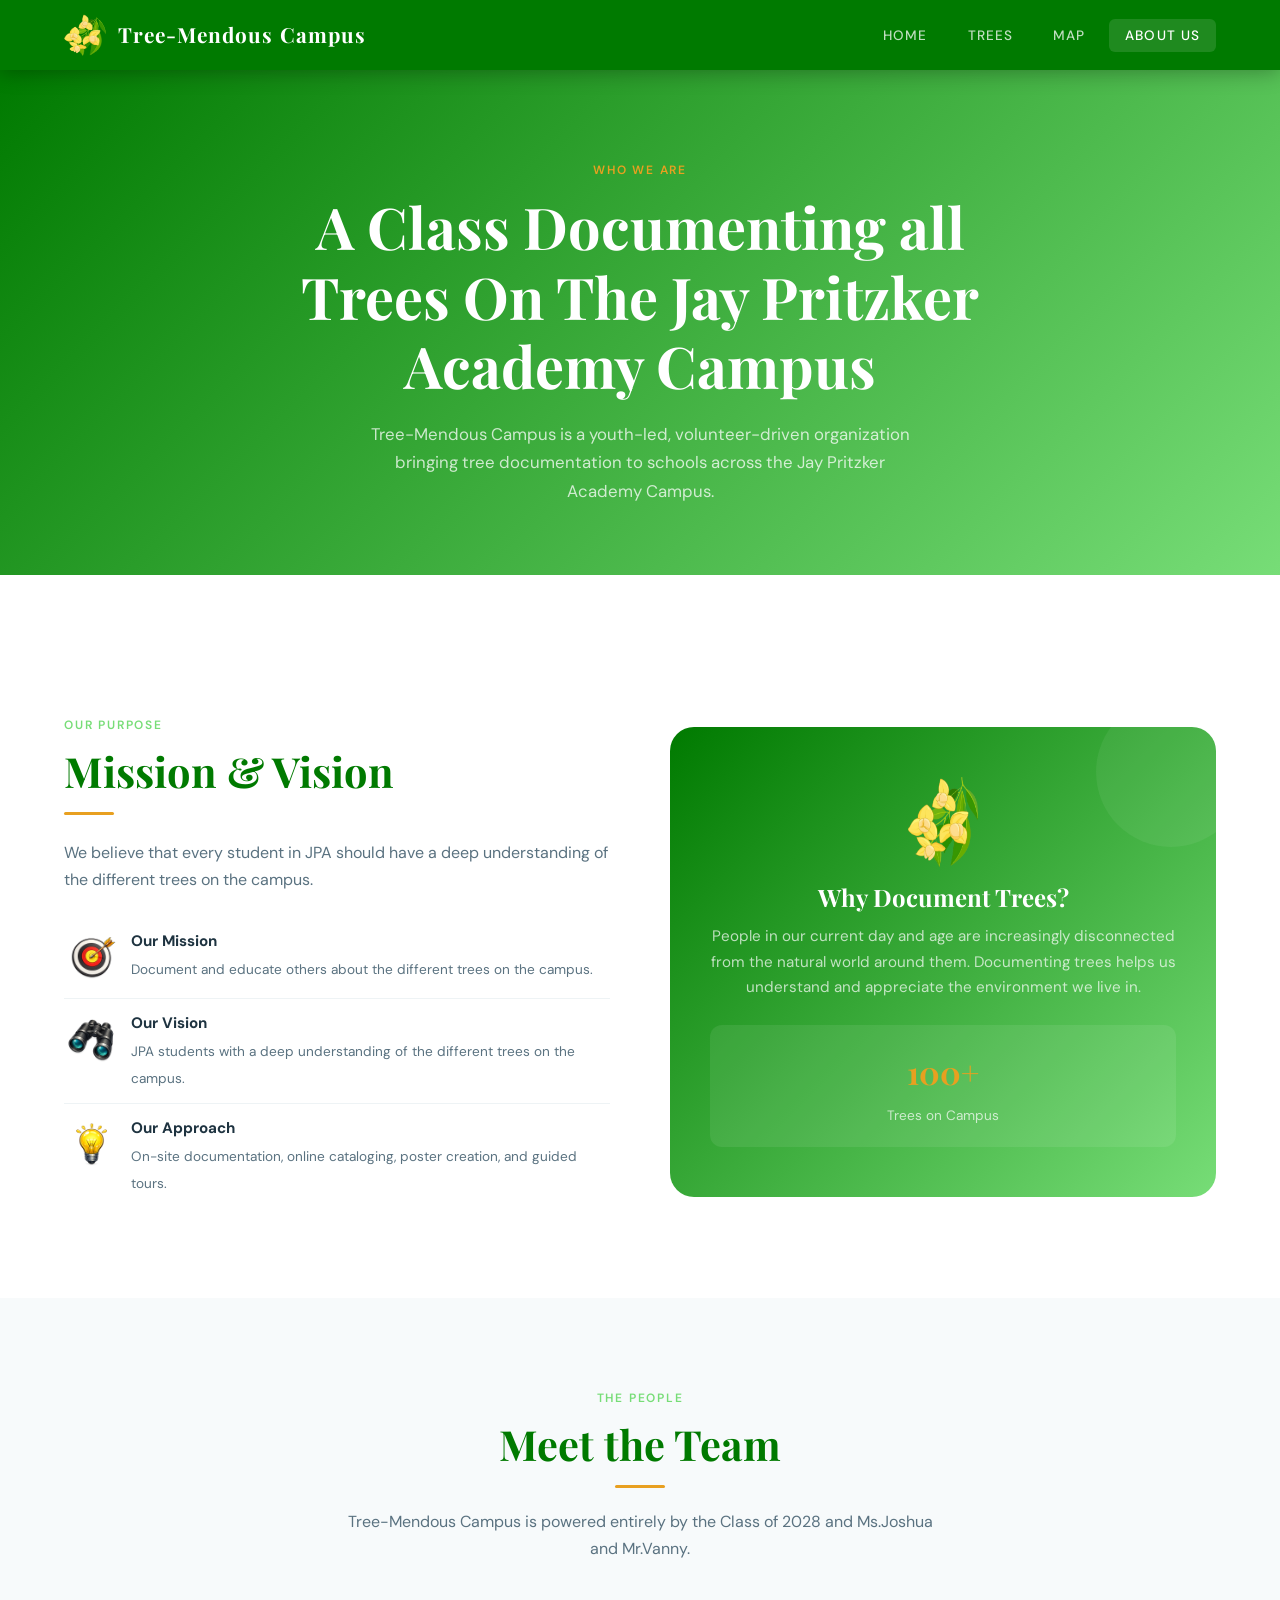
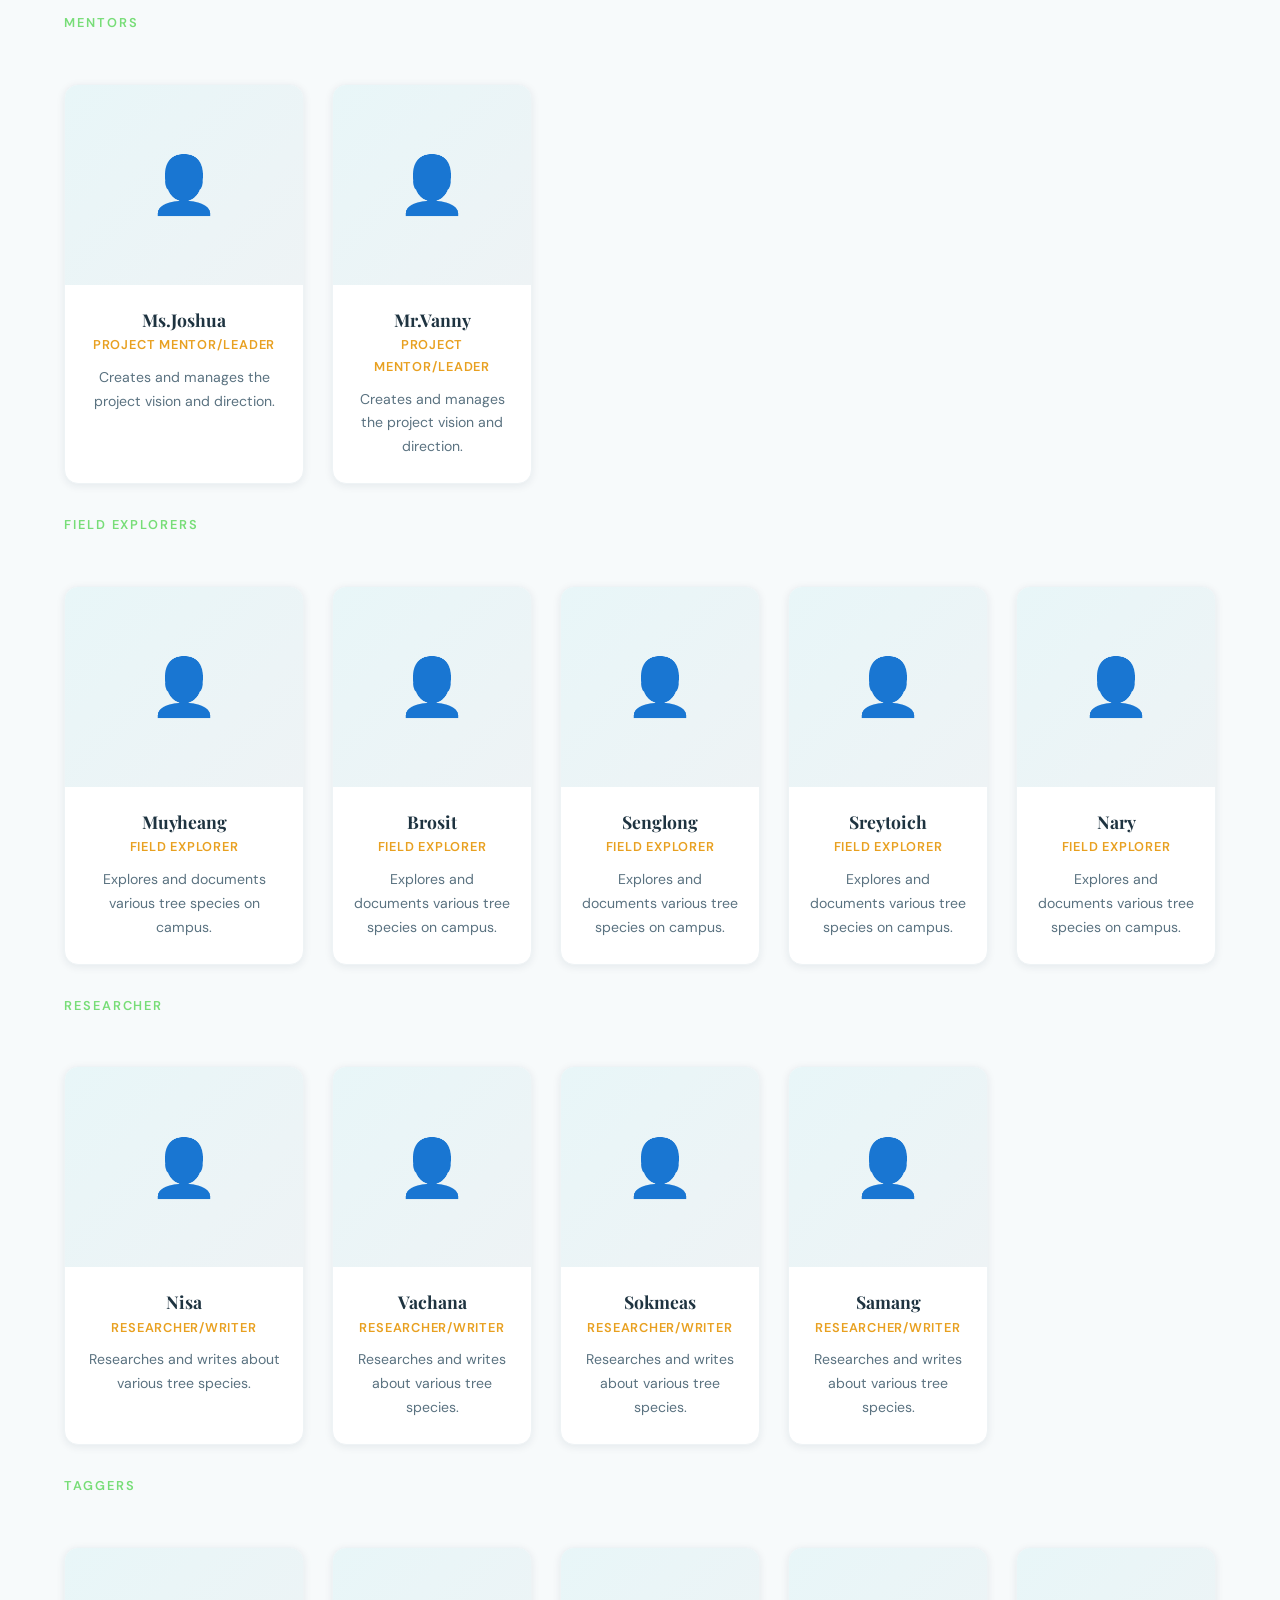
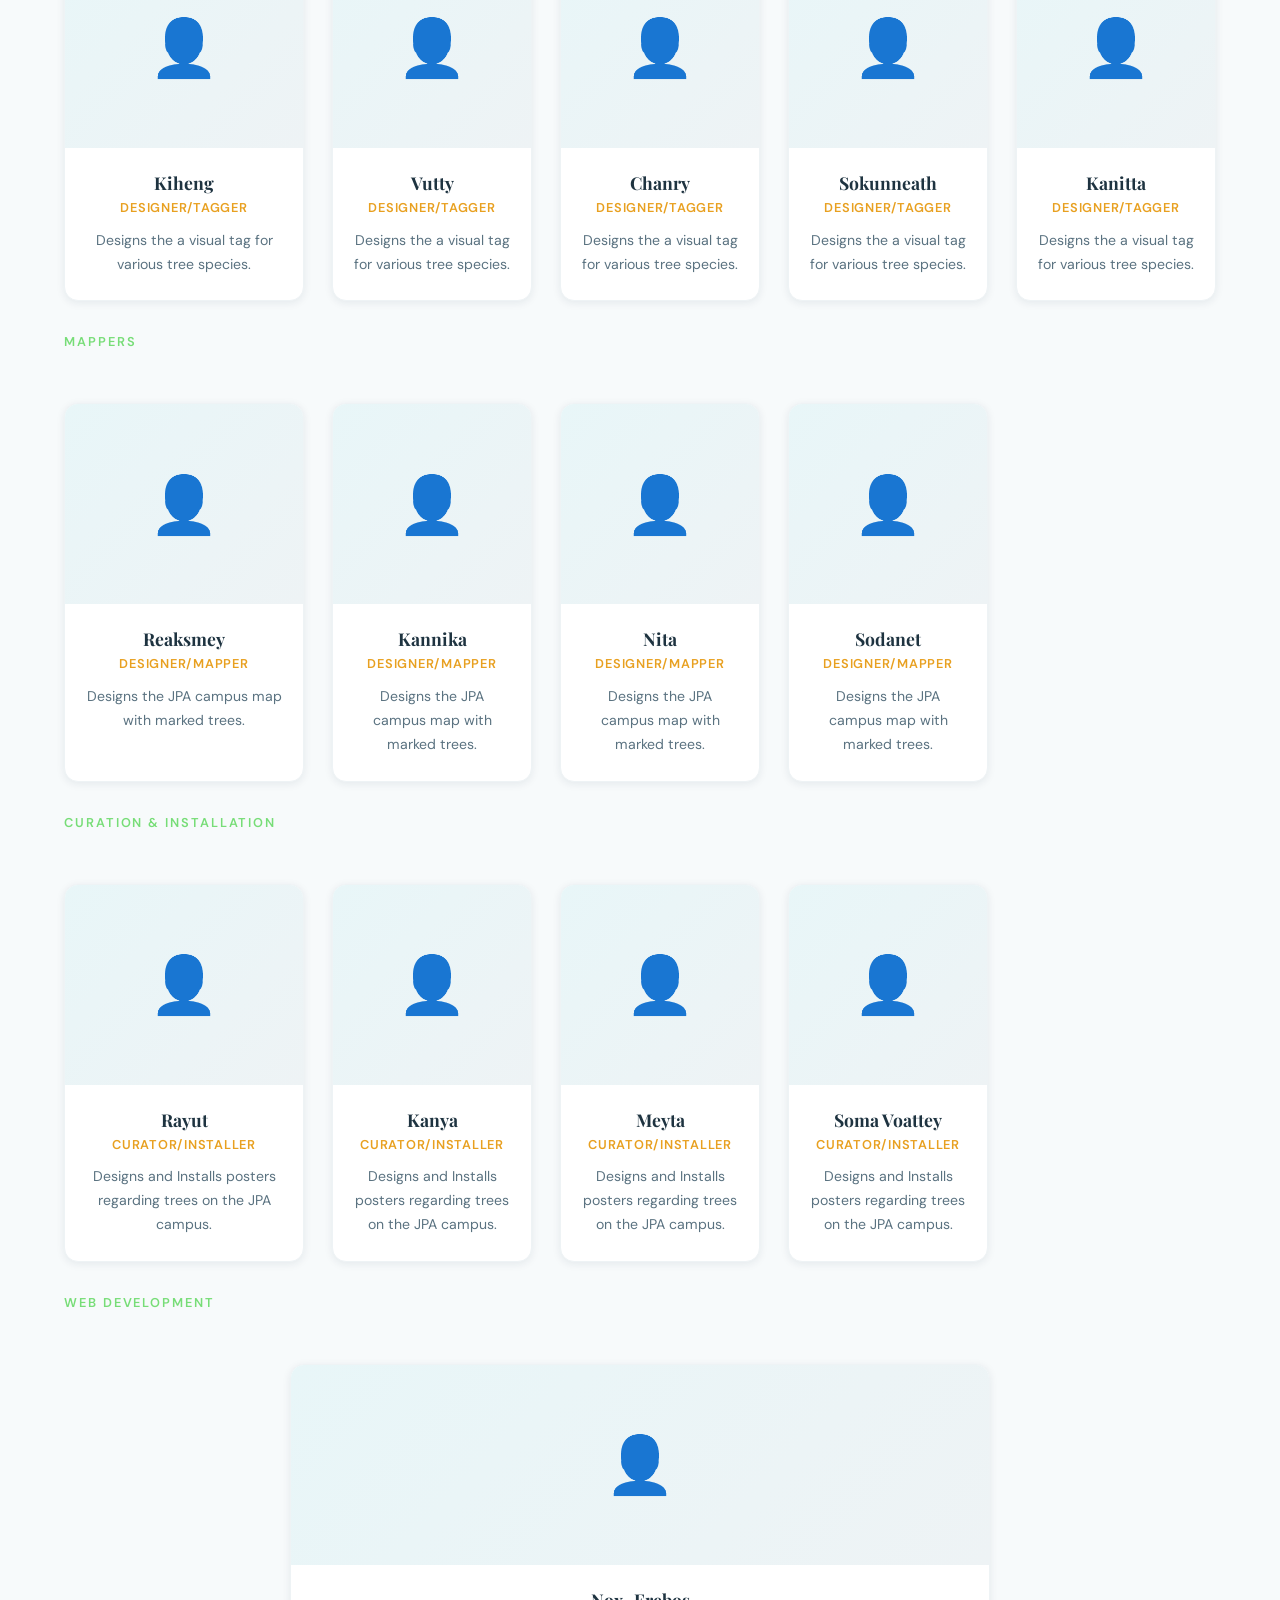
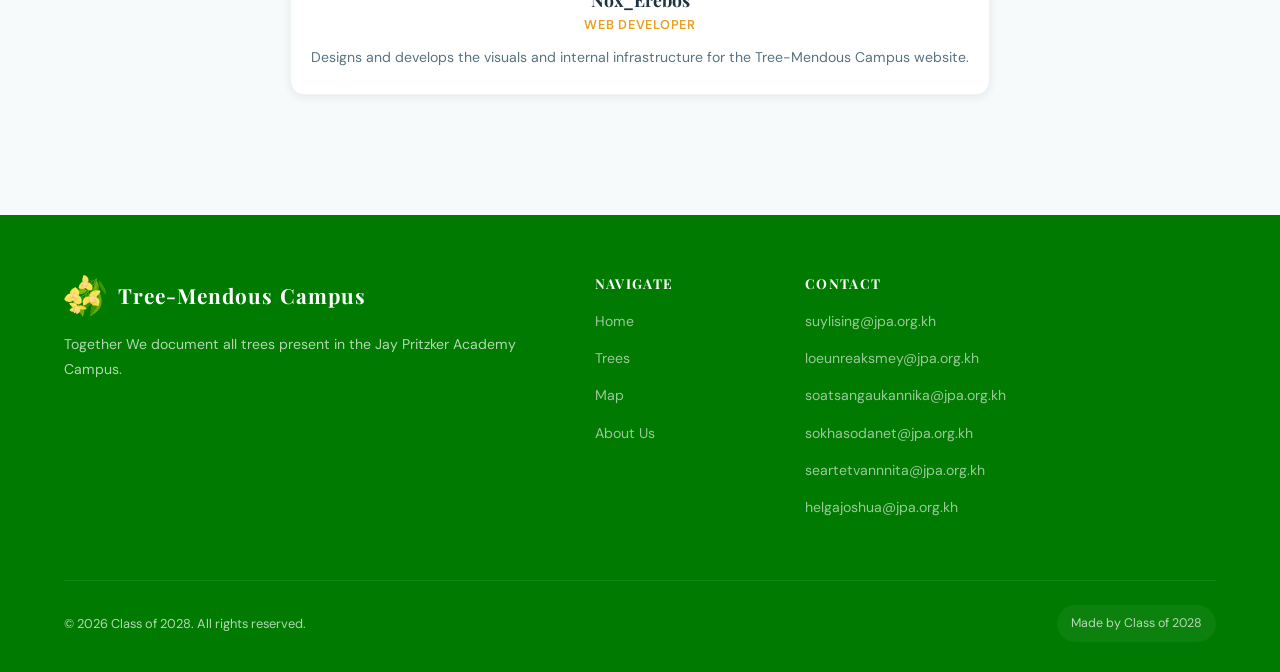
==== about.html @ 610adf63 "Update-Major" ====
<!DOCTYPE html>
<html lang="en">
<head>
  <meta charset="UTF-8">
  <meta name="viewport" content="width=device-width, initial-scale=1.0">
  <title>Tree-Mendous Campus - About Us</title>
  <link rel="icon" type="image/jpg" href="image/logo.png">
  <link rel="stylesheet" href="css/style.css">
</head>
<body>

  <div class="page-content">

    <!-- ─── PAGE HEADER ─── -->
    <section style="background: linear-gradient(135deg, var(--dark-green) 0%, var(--pastel-green) 100%); padding: 90px 5% 70px; color: white; text-align: center;">
      <div class="fade-up">
        <div class="section-label" style="color: var(--gold);">Who We Are</div>
        <h1 style="color: var(--white); max-width: 700px; margin: 12px auto 20px;">A Class Documenting all Trees On The Jay Pritzker Academy Campus</h1>
        <p style="color: rgba(255,255,255,0.75); max-width: 560px; margin: 0 auto; font-size: 1.05rem;">Tree-Mendous Campus is a youth-led, volunteer-driven organization bringing tree documentation to schools across the Jay Pritzker Academy Campus.</p>
      </div>
    </section>

    <!-- ─── MISSION & VISION ─── -->
    <section class="section section-alt">
      <div class="mission-grid">
        <div class="fade-up">
          <div class="section-label">Our Purpose</div>
          <h2 class="section-title">Mission & Vision</h2>
          <div class="section-divider"></div>
          <p style="margin-bottom: 20px;">We believe that every student in JPA should have a deep understanding of the different trees on the campus.</p>
          <ul class="values-list">
            <li>
              <div class="value-icon"><img src="image/mission-tree.png" class="img-medium"></div>
              <div class="value-text">
                <strong>Our Mission</strong>
                <span>Document and educate others about the different trees on the campus.</span>
              </div>
            </li>
            <li>
              <div class="value-icon"><img src="image/vision-tree.png" class="img-medium"></div>
              <div class="value-text">
                <strong>Our Vision</strong>
                <span>JPA students with a deep understanding of the different trees on the campus.</span>
              </div>
            </li>
            <li>
              <div class="value-icon"><img src="image/approach-tree.png" class="img-medium"></div>
              <div class="value-text">
                <strong>Our Approach</strong>
                <span>On-site documentation, online cataloging, poster creation, and guided tours.</span>
              </div>
            </li>
          </ul>
        </div>
        <div class="fade-up">
          <div class="mission-visual">
            <div class="mission-icon"><img src="image/logo.png" style="width: 150px; height: 90px;"></div>
            <h3>Why Document Trees?</h3>
            <p>People in our current day and age are increasingly disconnected from the natural world around them. Documenting trees helps us understand and appreciate the environment we live in.</p>
            <div style="margin-top: 24px; background: rgba(255,255,255,0.08); border-radius: 12px; padding: 20px;">
              <div style="font-family: var(--font-display); font-size: 2rem; color: var(--gold); font-weight: 700;">100+</div>
              <div style="color: rgba(255,255,255,0.7); font-size: 0.85rem; margin-top: 4px;">Trees on Campus</div>
            </div>
          </div>
        </div>
      </div>
    </section>

    <!-- ─── TEAM ─── -->
    <section class="section section-alt team-section">
      <div class="fade-up" style="text-align: center; max-width: 600px; margin: 0 auto 50px;">
        <div class="section-label">The People</div>
        <h2 class="section-title">Meet the Team</h2>
        <div class="section-divider" style="margin: 0 auto 20px;"></div>
        <p>Tree-Mendous Campus is powered entirely by the Class of 2028 and Ms.Joshua and Mr.Vanny.</p>
      </div>

      <!-- ABOUT US -->
      <div class="aboutus-feed">
        <div class="section-label" style="font-size: 0.8rem; margin-bottom: 20px;">Mentors</div>
        <div class="team-grid">
          <div class="team-card fade-up">
            <div class="team-photo">👤</div>
            <div class="team-info">
              <h3>Ms.Joshua</h3>
              <div class="team-role">Project Mentor/Leader</div>
              <p>Creates and manages the project vision and direction.</p>
            </div>
          </div>
          <div class="team-card fade-up">
            <div class="team-photo">👤</div>
            <div class="team-info">
              <h3>Mr.Vanny</h3>
              <div class="team-role">Project Mentor/Leader</div>
              <p>Creates and manages the project vision and direction.</p>
            </div>
          </div>
        </div>
      </div>

      <div class="aboutus-feed">
        <div class="section-label" style="font-size: 0.8rem; margin-bottom: 20px;">Field Explorers</div>
        <div class="team-grid">
          <div class="team-card fade-up">
            <div class="team-photo">👤</div>
            <div class="team-info">
              <h3>Muyheang</h3>
              <div class="team-role">Field Explorer</div>
              <p>Explores and documents various tree species on campus.</p>
            </div>
          </div>
          <div class="team-card fade-up">
            <div class="team-photo">👤</div>
            <div class="team-info">
              <h3>Brosit</h3>
              <div class="team-role">Field Explorer</div>
              <p>Explores and documents various tree species on campus.</p>
            </div>
          </div>
          <div class="team-card fade-up">
            <div class="team-photo">👤</div>
            <div class="team-info">
              <h3>Senglong</h3>
              <div class="team-role">Field Explorer</div>
              <p>Explores and documents various tree species on campus.</p>
            </div>
          </div>
          <div class="team-card fade-up">
            <div class="team-photo">👤</div>
            <div class="team-info">
              <h3>Sreytoich</h3>
              <div class="team-role">Field Explorer</div>
              <p>Explores and documents various tree species on campus.</p>
            </div>
          </div>
          <div class="team-card fade-up">
            <div class="team-photo">👤</div>
            <div class="team-info">
              <h3>Nary</h3>
              <div class="team-role">Field Explorer</div>
              <p>Explores and documents various tree species on campus.</p>
            </div>
          </div>
        </div>
      </div>

      <div class="aboutus-feed">
        <div class="section-label" style="font-size: 0.8rem; margin-bottom: 20px;">Researcher</div>
        <div class="team-grid">
          <div class="team-card fade-up">
            <div class="team-photo">👤</div>
            <div class="team-info">
              <h3>Nisa</h3>
              <div class="team-role">Researcher/Writer</div>
              <p>Researches and writes about various tree species.</p>
            </div>
          </div>
          <div class="team-card fade-up">
            <div class="team-photo">👤</div>
            <div class="team-info">
              <h3>Vachana</h3>
              <div class="team-role">Researcher/Writer</div>
              <p>Researches and writes about various tree species.</p>
            </div>
          </div>
          <div class="team-card fade-up">
            <div class="team-photo">👤</div>
            <div class="team-info">
              <h3>Sokmeas</h3>
              <div class="team-role">Researcher/Writer</div>
              <p>Researches and writes about various tree species.</p>
            </div>
          </div>
          <div class="team-card fade-up">
            <div class="team-photo">👤</div>
            <div class="team-info">
              <h3>Samang</h3>
              <div class="team-role">Researcher/Writer</div>
              <p>Researches and writes about various tree species.</p>
            </div>
          </div>
        </div>
      </div>

      <div class="aboutus-feed">
        <div class="section-label" style="font-size: 0.8rem; margin-bottom: 20px;">Taggers</div>
        <div class="team-grid">
          <div class="team-card fade-up">
            <div class="team-photo">👤</div>
            <div class="team-info">
              <h3>Kiheng</h3>
              <div class="team-role">Designer/Tagger</div>
              <p>Designs the a visual tag for various tree species.</p>
            </div>
          </div>
          <div class="team-card fade-up">
            <div class="team-photo">👤</div>
            <div class="team-info">
              <h3>Vutty</h3>
              <div class="team-role">Designer/Tagger</div>
              <p>Designs the a visual tag for various tree species.</p>
            </div>
          </div>
          <div class="team-card fade-up">
            <div class="team-photo">👤</div>
            <div class="team-info">
              <h3>Chanry</h3>
              <div class="team-role">Designer/Tagger</div>
              <p>Designs the a visual tag for various tree species.</p>
            </div>
          </div>
          <div class="team-card fade-up">
            <div class="team-photo">👤</div>
            <div class="team-info">
              <h3>Sokunneath</h3>
              <div class="team-role">Designer/Tagger</div>
              <p>Designs the a visual tag for various tree species.</p>
            </div>
          </div>
          <div class="team-card fade-up">
            <div class="team-photo">👤</div>
            <div class="team-info">
              <h3>Kanitta</h3>
              <div class="team-role">Designer/Tagger</div>
              <p>Designs the a visual tag for various tree species.</p>
            </div>
          </div>
        </div>
      </div>

      <div class="aboutus-feed">
        <div class="section-label" style="font-size: 0.8rem; margin-bottom: 20px;">Mappers</div>
        <div class="team-grid">
          <div class="team-card fade-up">
            <div class="team-photo">👤</div>
            <div class="team-info">
              <h3>Reaksmey</h3>
              <div class="team-role">Designer/Mapper</div>
              <p>Designs the JPA campus map with marked trees.</p>
            </div>
          </div>
          <div class="team-card fade-up">
            <div class="team-photo">👤</div>
            <div class="team-info">
              <h3>Kannika</h3>
              <div class="team-role">Designer/Mapper</div>
              <p>Designs the JPA campus map with marked trees.</p>
            </div>
          </div>
          <div class="team-card fade-up">
            <div class="team-photo">👤</div>
            <div class="team-info">
              <h3>Nita</h3>
              <div class="team-role">Designer/Mapper</div>
              <p>Designs the JPA campus map with marked trees.</p>
            </div>
          </div>
          <div class="team-card fade-up">
            <div class="team-photo">👤</div>
            <div class="team-info">
              <h3>Sodanet</h3>
              <div class="team-role">Designer/Mapper</div>
              <p>Designs the JPA campus map with marked trees.</p>
            </div>
          </div>
        </div>
      </div>

      <div class="aboutus-feed">
        <div class="section-label" style="font-size: 0.8rem; margin-bottom: 20px;">Curation & Installation</div>
        <div class="team-grid">
          <div class="team-card fade-up">
            <div class="team-photo">👤</div>
            <div class="team-info">
              <h3>Rayut</h3>
              <div class="team-role">Curator/Installer</div>
              <p>Designs and Installs posters regarding trees on the JPA campus.</p>
            </div>
          </div>
          <div class="team-card fade-up">
            <div class="team-photo">👤</div>
            <div class="team-info">
              <h3>Kanya</h3>
              <div class="team-role">Curator/Installer</div>
              <p>Designs and Installs posters regarding trees on the JPA campus.</p>
            </div>
          </div>
          <div class="team-card fade-up">
            <div class="team-photo">👤</div>
            <div class="team-info">
              <h3>Meyta</h3>
              <div class="team-role">Curator/Installer</div>
              <p>Designs and Installs posters regarding trees on the JPA campus.</p>
            </div>
          </div>
          <div class="team-card fade-up">
            <div class="team-photo">👤</div>
            <div class="team-info">
              <h3>Soma Voattey</h3>
              <div class="team-role">Curator/Installer</div>
              <p>Designs and Installs posters regarding trees on the JPA campus.</p>
            </div>
          </div>
        </div>
      </div>

      <div class="aboutus-feed">
        <div class="section-label" style="font-size: 0.8rem; margin-bottom: 20px;">Web Development</div>
        <div style="display: grid; grid-template-columns: 350px repeat(1, 1fr); gap: 28px; margin-top: 50px; display: flex; justify-content: center;">
          <div class="team-card fade-up">
            <div class="team-photo">👤</div>
            <div class="team-info">
              <h3>Nox_Erebos</h3>
              <div class="team-role">Web Developer</div>
              <p>Designs and develops the visuals and internal infrastructure for the Tree-Mendous Campus website.</p>
            </div>
          </div>
        </div>
      </div>
    </section>
  </div>
  <script src="js/main.js"></script>
</body>
</html>
---- css/style.css ----
@import url('https://fonts.googleapis.com/css2?family=Playfair+Display:wght@400;600;700&family=DM+Sans:wght@300;400;500;600&display=swap');

:root {
  --green:        #00b000;
  --pastel-green: #77DD77;
  --dark-green:   #007a00;
  --teal-light: #2EA8BA;
  --teal-pale:  #E8F6F8;
  --gold:       #e8a020;
  --gold-light: #FDF3E0;
  --white:      #FFFFFF;
  --offwhite:   #F7FAFB;
  --gray-100:   #EEF3F5;
  --gray-300:   #B0C4CC;
  --gray-600:   #5A7280;
  --gray-800:   #1E3340;
  --red-soft:   #E84B4B;
  --green-soft: #2DB87A;
  --gold-golden: #F9E000;

  --font-display: 'Playfair Display', Georgia, serif;
  --font-body:    'DM Sans', sans-serif;

  --shadow-sm:  0 2px 8px rgba(13,43,69,0.08);
  --shadow-md:  0 6px 24px rgba(13,43,69,0.12);
  --shadow-lg:  0 16px 48px rgba(13,43,69,0.16);

  --radius-sm: 6px;
  --radius-md: 14px;
  --radius-lg: 24px;
  --radius-xl: 40px;

  --nav-height: 70px;
}

/*--------------TAB-------------------*/

*, *::before, *::after { box-sizing: border-box; margin: 0; padding: 0; }

html { scroll-behavior: smooth; font-size: 16px; }

body {
  font-family: var(--font-body);
  color: var(--gray-800);
  background: var(--offwhite);
  line-height: 1.7;
  overflow-x: hidden;
}

/* ─── TYPOGRAPHY ─── */
h1, h2, h3, h4 { font-family: var(--font-display); line-height: 1.2; }
h1 { font-size: clamp(2.2rem, 5vw, 3.6rem); }
h2 { font-size: clamp(1.8rem, 3.5vw, 2.6rem); }
h3 { font-size: clamp(1.2rem, 2.5vw, 1.5rem); }
p  { font-size: 1rem; color: var(--gray-600); }

a { text-decoration: none; color: inherit; }
img { max-width: 100%; display: block; }

/* ─── NAVBAR ─── */
.navbar {
  position: fixed; top: 0; left: 0; right: 0;
  height: var(--nav-height);
  background: var(--dark-green);
  display: flex; align-items: center; justify-content: space-between;
  padding: 0 5%;
  z-index: 1000;
  box-shadow: 0 2px 20px rgba(0,0,0,0.3);
}

.navbar-brand {
  display: flex; align-items: center; gap: 12px;
  font-family: var(--font-display);
  font-size: 1.3rem;
  font-weight: 700;
  color: var(--white);
  letter-spacing: 0.05em;
}

.logo {
  width: 42px; height: 42px;
  border-radius: 50%;
  object-fit: cover;
}

.img-medium {
  width: 55px; height: 55px;
}

.nav-links {
  display: flex; align-items: center; gap: 8px;
  list-style: none;
}

.nav-links a {
  color: rgba(255,255,255,0.75);
  font-size: 0.85rem;
  font-weight: 500;
  letter-spacing: 0.08em;
  text-transform: uppercase;
  padding: 8px 16px;
  border-radius: var(--radius-sm);
  transition: all 0.2s;
}

.nav-links a:hover,
.nav-links a.active {
  color: var(--white);
  background: rgba(255,255,255,0.12);
}

/* Active/current page */
.nav-links a.btn-donate.active {
  background: var(--gold);
  color: var(--navy) !important;
}

.hamburger { display: none; flex-direction: column; gap: 5px; cursor: pointer; padding: 5px; }
.hamburger span { width: 24px; height: 2px; background: white; border-radius: 2px; transition: 0.3s; }

/* ─── PAGE WRAPPER ─── */
.page-content { padding-top: var(--nav-height); }

/* ─── HERO ─── */
.hero {
  min-height: 100vh;
  background: linear-gradient(135deg, var(--dark-green) 0%, var(--pastel-green) 60%, #1dad78 100%);
  display: flex; align-items: center; justify-content: center;
  text-align: center;
  padding: 80px 5% 60px;
  position: relative;
  overflow: hidden;
}

.hero::before {
  content: '';
  position: absolute; inset: 0;
  background: url("data:image/svg+xml,%3Csvg width='60' height='60' viewBox='0 0 60 60' xmlns='http://www.w3.org/2000/svg'%3E%3Cg fill='none' fill-rule='evenodd'%3E%3Cg fill='%23ffffff' fill-opacity='0.04'%3E%3Ccircle cx='30' cy='30' r='2'/%3E%3C/g%3E%3C/g%3E%3C/svg%3E");
}

.hero-glow {
  position: absolute;
  width: 600px; height: 600px;
  background: radial-gradient(circle, rgba(46,168,186,0.25) 0%, transparent 70%);
  top: 50%; left: 50%; transform: translate(-50%, -50%);
  pointer-events: none;
}

.hero-content { position: relative; z-index: 1; max-width: 800px; }

.hero-badge {
  display: inline-flex; align-items: center; 
  background: rgba(255,255,255,0.12);
  border: 1px solid rgba(255,255,255,0.2);
  color: rgba(255,255,255,0.9);
  font-size: 0.8rem;
  font-weight: 500;
  letter-spacing: 0.1em;
  text-transform: uppercase;
  padding: 8px;
  border-radius: 30px;
  margin-bottom: 28px;
}

.hero h1 { color: var(--white); margin-bottom: 20px; }
.hero h1 span { color: var(--gold); }

.hero p {
  font-size: 1.1rem;
  color: rgba(255,255,255,0.78);
  max-width: 560px;
  margin: 0 auto 40px;
}

.hero-buttons { display: flex; gap: 16px; justify-content: center; flex-wrap: wrap; }

.btn-primary {
  background: var(--gold);
  color: var(--navy);
  font-weight: 700;
  font-size: 0.9rem;
  letter-spacing: 0.06em;
  text-transform: uppercase;
  padding: 14px 34px;
  border-radius: 50px;
  border: none;
  cursor: pointer;
  transition: all 0.25s;
  box-shadow: 0 4px 20px rgba(232,160,32,0.4);
}
.btn-primary:hover { transform: translateY(-2px); box-shadow: 0 8px 30px rgba(232,160,32,0.5); }

.btn-secondary {
  background: var(--gold-golden);
  color: var(--navy);
  font-weight: 700;
  font-size: 0.9rem;
  letter-spacing: 0.06em;
  text-transform: uppercase;
  padding: 12px 20px;
  border-radius: 30px;
  border: none;
  cursor: pointer;
  transition: all 0.25s;
  box-shadow: 0 4px 20px rgba(249,244,0,0.4);
}
.btn-secondary:hover { transform: translateY(-2px); box-shadow: 0 8px 30px rgba(249,244,0,0.5); }

.btn-outline {
  background: transparent;
  color: var(--white);
  font-weight: 600;
  font-size: 0.9rem;
  letter-spacing: 0.06em;
  text-transform: uppercase;
  padding: 14px 34px;
  border-radius: 50px;
  border: 2px solid rgba(255,255,255,0.4);
  cursor: pointer;
  transition: all 0.25s;
}
.btn-outline:hover { border-color: white; background: rgba(255,255,255,0.08); }

.hero-scroll {
  position: absolute; bottom: 30px; left: 50%; transform: translateX(-50%);
  color: rgba(255,255,255,0.5);
  font-size: 0.75rem;
  letter-spacing: 0.1em;
  text-transform: uppercase;
  display: flex; flex-direction: column; align-items: center; gap: 8px;
}

.scroll-line {
  width: 1px; height: 40px;
  background: linear-gradient(to bottom, rgba(255,255,255,0.5), transparent);
  animation: scrollAnim 1.5s ease-in-out infinite;
}

@keyframes scrollAnim {
  0%, 100% { transform: scaleY(1); opacity: 1; }
  50% { transform: scaleY(0.5); opacity: 0.4; }
}

/* ─── SECTIONS ─── */
.section { padding: 90px 5%; }
.section-alt { background: var(--white); }
.section-dark { background: var(--dark-green); }

.section-label {
  font-size: 0.75rem;
  font-weight: 600;
  letter-spacing: 0.15em;
  text-transform: uppercase;
  color: var(--pastel-green);
  margin-bottom: 10px;
}

.section-title {
  color: var(--dark-green);
  margin-bottom: 16px;
}

.section-dark .section-title { color: var(--white); }
.section-dark .section-label { color: var(--pastel-green); }
.section-dark p { color: rgba(255,255,255,0.65); }

.section-divider {
  width: 50px; height: 3px;
  background: var(--gold);
  border-radius: 2px;
  margin-bottom: 24px;
}

/* ─── STAT CARDS ─── */
.stats-grid {
  display: grid;
  grid-template-columns: repeat(auto-fit, minmax(200px, 1fr));
  gap: 20px;
  margin-top: 50px;
}

.stat-card {
  background: rgba(255,255,255,0.06);
  border: 1px solid rgba(255,255,255,0.1);
  border-radius: var(--radius-md);
  padding: 30px 24px;
  text-align: center;
  transition: 0.25s;
}
.stat-card:hover { background: rgba(255,255,255,0.1); transform: translateY(-4px); }

.stat-number {
  font-family: var(--font-display);
  font-size: 2.8rem;
  font-weight: 700;
  color: var(--gold);
  line-height: 1;
  margin-bottom: 8px;
}

.stat-label {
  font-size: 0.85rem;
  color: rgba(255,255,255,0.65);
  letter-spacing: 0.05em;
}

/* ─── INFO CARDS ─── */
.cards-grid {
  display: grid;
  grid-template-columns: repeat(auto-fit, minmax(280px, 5fr));
  gap: 24px;
  margin-top: 50px;
}

.card {
  background: var(--white);
  border-radius: var(--radius-md);
  padding: 32px 28px;
  box-shadow: var(--shadow-sm);
  border: 1px solid var(--gray-100);
  transition: 0.3s;
  position: relative;
  overflow: hidden;
}
.card::before {
  content: '';
  position: absolute; top: 0; left: 0; right: 0; height: 4px;
  background: linear-gradient(90deg, var(--teal), var(--teal-light));
}
.card:hover { box-shadow: var(--shadow-md); transform: translateY(-4px); }

.card-icon {
  width: 52px; height: 52px;
  background: var(--teal-pale);
  border-radius: var(--radius-sm);
  display: flex; align-items: center; justify-content: center;
  font-size: 1.5rem;
  margin-bottom: 20px;
}

.card h3 { color: var(--dark-green); margin-bottom: 10px; }

/* ─── TEAM ─── */
.team-section { background: var(--offwhite); }

.team-grid {
  display: grid;
  grid-template-columns: 240px repeat(4, 5fr);
  gap: 28px;
  margin-top: 50px;
}

.team-card {
  background: var(--white);
  border-radius: var(--radius-md);
  overflow: hidden;
  box-shadow: var(--shadow-sm);
  border: 1px solid var(--gray-100);
  transition: 0.3s;
  text-align: center;
}
.team-card:hover { box-shadow: var(--shadow-md); transform: translateY(-5px); }

.team-photo {
  width: 100%; height: 200px;
  background: linear-gradient(135deg, var(--teal-pale), var(--gray-100));
  display: flex; align-items: center; justify-content: center;
  font-size: 3.5rem;
  color: var(--teal);
}

.team-info { padding: 24px 20px; }
.team-info h3 { color: var(--navy); font-size: 1.1rem; margin-bottom: 4px; }
.team-role { color: var(--gold); font-size: 0.8rem; font-weight: 600; letter-spacing: 0.06em; text-transform: uppercase; margin-bottom: 10px; }
.team-info p { font-size: 0.88rem; }

/* ─── ABOUT PAGE ─── */
.mission-grid {
  display: grid;
  grid-template-columns: 1fr 1fr;
  gap: 60px;
  align-items: center;
  margin-top: 50px;
}

.mission-visual {
  background: linear-gradient(135deg, var(--dark-green), var(--pastel-green));
  border-radius: var(--radius-lg);
  padding: 50px 40px;
  text-align: center;
  color: white;
  position: relative;
  overflow: hidden;
}

.mission-visual::before {
  content: '';
  position: absolute; top: -30px; right: -30px;
  width: 150px; height: 150px;
  background: rgba(255,255,255,0.06);
  border-radius: 50%;
}

.mission-icon { font-size: 4rem; margin-bottom: 16px; align-items: center; display: block; margin-left: auto; margin-right: auto; width: 15%;}
.mission-visual h3 { font-family: var(--font-display); font-size: 1.5rem; color: white; margin-bottom: 12px; }
.mission-visual p { color: rgba(255,255,255,0.7); font-size: 0.95rem; }

.values-list { list-style: none; margin-top: 24px; }
.values-list li {
  display: flex; align-items: flex-start; gap: 12px;
  padding: 12px 0;
  border-bottom: 1px solid var(--gray-100);
}
.values-list li:last-child { border-bottom: none; }

.value-icon { font-size: 1.2rem; flex-shrink: 0; margin-top: 2px; }
.value-text strong { color: var(--navy); display: block; font-size: 0.95rem; }
.value-text span { font-size: 0.85rem; color: var(--gray-600); }

.amount-grid {
  display: grid; grid-template-columns: repeat(4, 1fr); gap: 12px; margin-bottom: 12px;
}
.amount-btn {
  padding: 12px;
  border: 2px solid var(--gray-300);
  border-radius: var(--radius-sm);
  background: none;
  font-family: var(--font-body);
  font-weight: 600;
  font-size: 0.95rem;
  color: var(--navy);
  cursor: pointer;
  transition: 0.2s;
}
.amount-btn.active, .amount-btn:hover {
  border-color: var(--teal);
  background: var(--teal-pale);
  color: var(--teal);
}

/* ─── FOOTER ─── */
footer {
  background: var(--dark-green);
  color: rgba(255,255,255,0.7);
  padding: 60px 5% 30px;
}

.footer-grid {
  display: grid;
  grid-template-columns: 3fr 1fr 1fr 1fr;
  gap: 50px;
  margin-bottom: 50px;
}

.footer-brand h3 { color: white; font-family: var(--font-display); margin-bottom: 12px; }
.footer-brand p { font-size: 0.88rem; line-height: 1.8; color: rgba(255,255,255,0.7); }

.footer-links h4 { color: white; font-size: 0.85rem; letter-spacing: 0.1em; text-transform: uppercase; margin-bottom: 16px; }
.footer-links ul { list-style: none; }
.footer-links ul li { margin-bottom: 10px; }
.footer-links ul li a { font-size: 0.88rem; color: rgba(255,255,255,0.6); transition: 0.2s; }
.footer-links ul li a:hover { color: var(--pastel-green); }

.footer-bottom {
  border-top: 1px solid rgba(255,255,255,0.08);
  padding-top: 24px;
  display: flex; justify-content: space-between; align-items: center;
  flex-wrap: wrap; gap: 12px;
}
.footer-bottom p { font-size: 0.8rem; color:rgba(255,255,255,0.7);}

.footer-badge {
  display: flex; align-items: center; gap: 8px;
  background: rgba(255,255,255,0.05);
  padding: 8px 14px;
  border-radius: 20px;
  font-size: 0.78rem;
}

/* ─── ANIMATIONS ─── */
.fade-up {
  opacity: 0;
  transform: translateY(30px);
  transition: opacity 0.6s ease, transform 0.6s ease;
}
.fade-up.visible { opacity: 1; transform: translateY(0); }

#roleError {
  opacity: 0;
  transform: translateY(-5px);
  transition: 0.2s ease;
}

#roleError.show {
  opacity: 1;
  transform: translateY(0);
}

/* ─────────────────────────────
CATALOGUE
───────────────────────────── */

.catalogue-feed {
  display: grid;
  gap: 32px;
}
  
.catalogue-card {
  background: var(--white);
  border: 1px solid var(--gray-100);
  border-radius: var(--radius-lg);
  overflow: hidden;
  box-shadow: var(--shadow-sm);
  transition: all 0.3s ease;
}
  
.catalogue-card:hover {
  transform: translateY(-6px);
  box-shadow: var(--shadow-lg);
}
  
.catalogue-wrapper {
  display: flex;
  gap: 24px;
  align-items: stretch;
}
  
.catalogue-image {
  width: 320px;
  min-width: 320px;
  height: 320px;
  object-fit: cover;
  transition: transform 0.3s ease;
}
  
.catalogue-card:hover .catalogue-image {
  transform: scale(1.03);
}
  
.catalogue-content {
  flex: 1;
  padding: 28px;
  display: flex;
  flex-direction: column;
  justify-content: center;
}
  
.catalogue-meta {
  display: flex;
  flex-wrap: wrap;
  gap: 10px;
  margin-bottom: 12px;
  
  font-size: 0.9rem;
  font-weight: 600;
  letter-spacing: 0.08em;
  text-transform: uppercase;
  
  color: var(--gold);
}
  
.catalogue-name {
  margin-bottom: 12px;
}
  
.catalogue-name h3 {
  color: var(--dark-green);
  margin-bottom: 4px;
}
  
/* Scientific name + family + location icon row */
  
.catalogue-info-row {
  display: flex;
  justify-content: space-between;
  align-items: center;
  gap: 16px;
  
  margin-bottom: 0px;
}
  
.catalogue-details {
  display: flex;
  flex-wrap: wrap;
  align-items: center;
  gap: 8px;
  
  color: var(--gray-600);
  font-size: 0.92rem;
}
  
.catalogue-scientific {
  font-style: italic;
}
  
.catalogue-family {
  font-weight: 600;
}
  
.catalogue-map-link {
  width: 42px;
  height: 42px;
  
  display: flex;
  align-items: center;
  justify-content: center;
  
  background: var(--gold-light);
  color: var(--gold);
  
  border-radius: 50%;
  
  flex-shrink: 0;
  
  transition: all 0.25s ease;
}
  
.catalogue-map-link:hover {
  background: var(--gold);
  color: var(--white);
  transform: scale(1.08);
}
  
.catalogue-map-link svg {
  width: 18px;
  height: 18px;
}
  
.catalogue-description {
  color: var(--gray-600);
  line-height: 1.8;
  margin-bottom: 20px;
}
  
.catalogue-link {
  display: inline-flex;
  align-items: center;
  gap: 8px;
  
  color: var(--gold);
  font-weight: 600;
  
  transition: 0.2s ease;
}
  
.catalogue-link:hover {
  transform: translateX(4px);
}
  
  /* MOBILE */
  
  @media (max-width: 900px) {
  
  .catalogue-wrapper {
    flex-direction: column;
  }
  
  .catalogue-image {
    width: 100%;
    min-width: 100%;
    height: 250px;
  }
  
  .catalogue-content {
    padding: 22px;
  }
  
  .catalogue-info-row {
    align-items: flex-start;
  }
  
  .catalogue-details {
    font-size: 0.85rem;
  }
}
  
.aboutus-feed{
  margin-bottom: 30px;
}
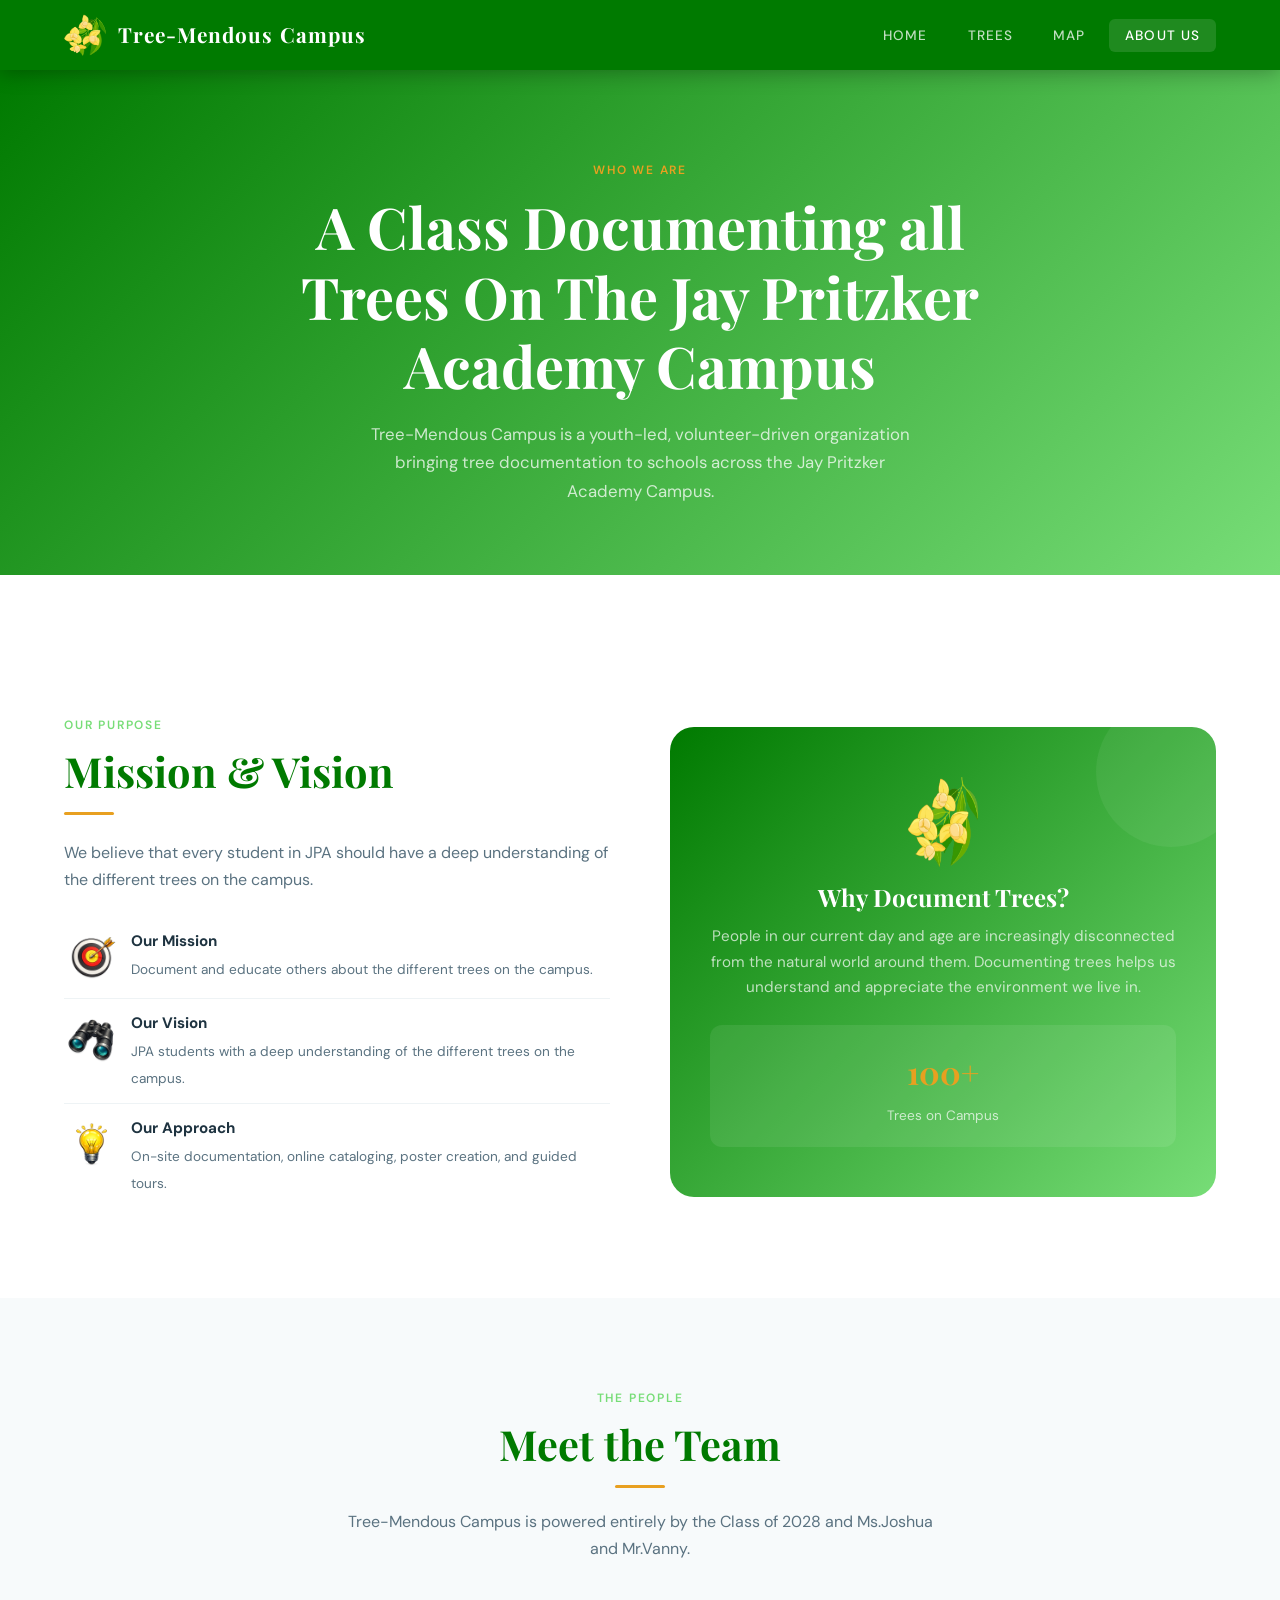
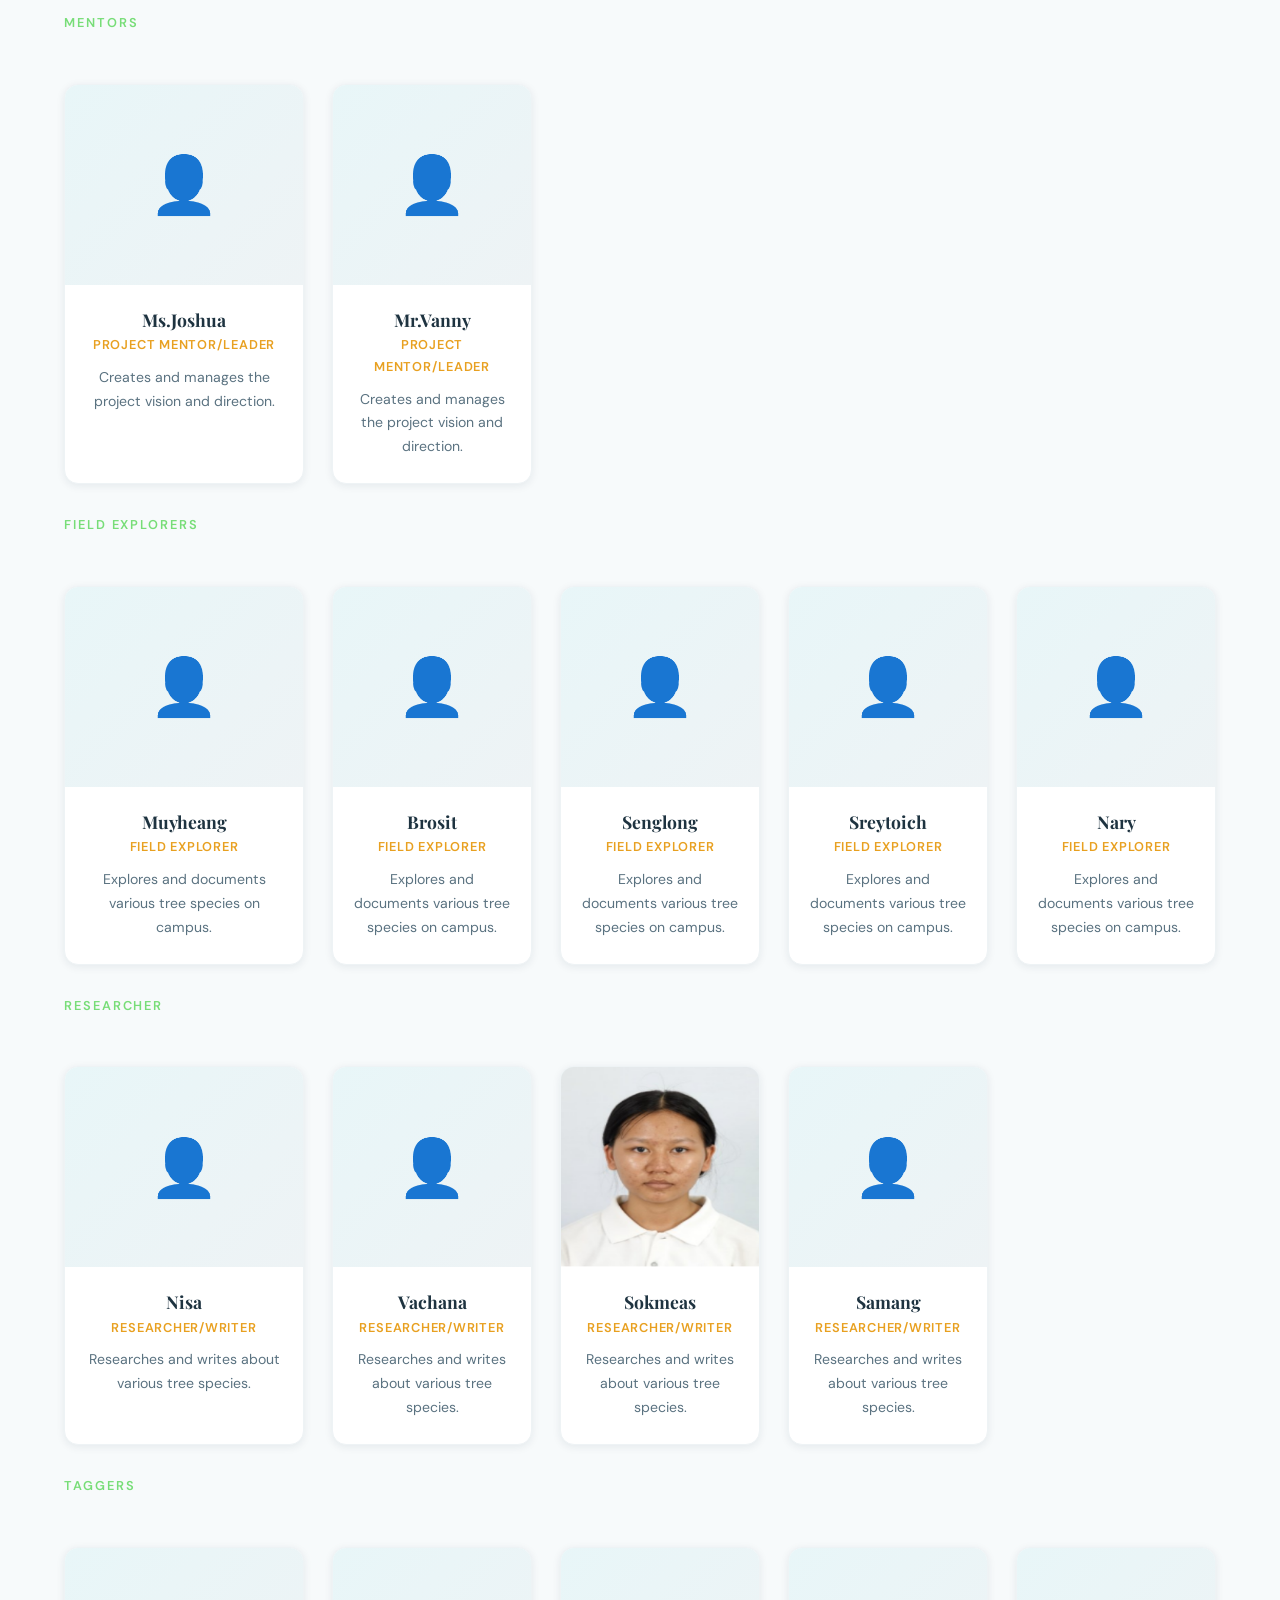
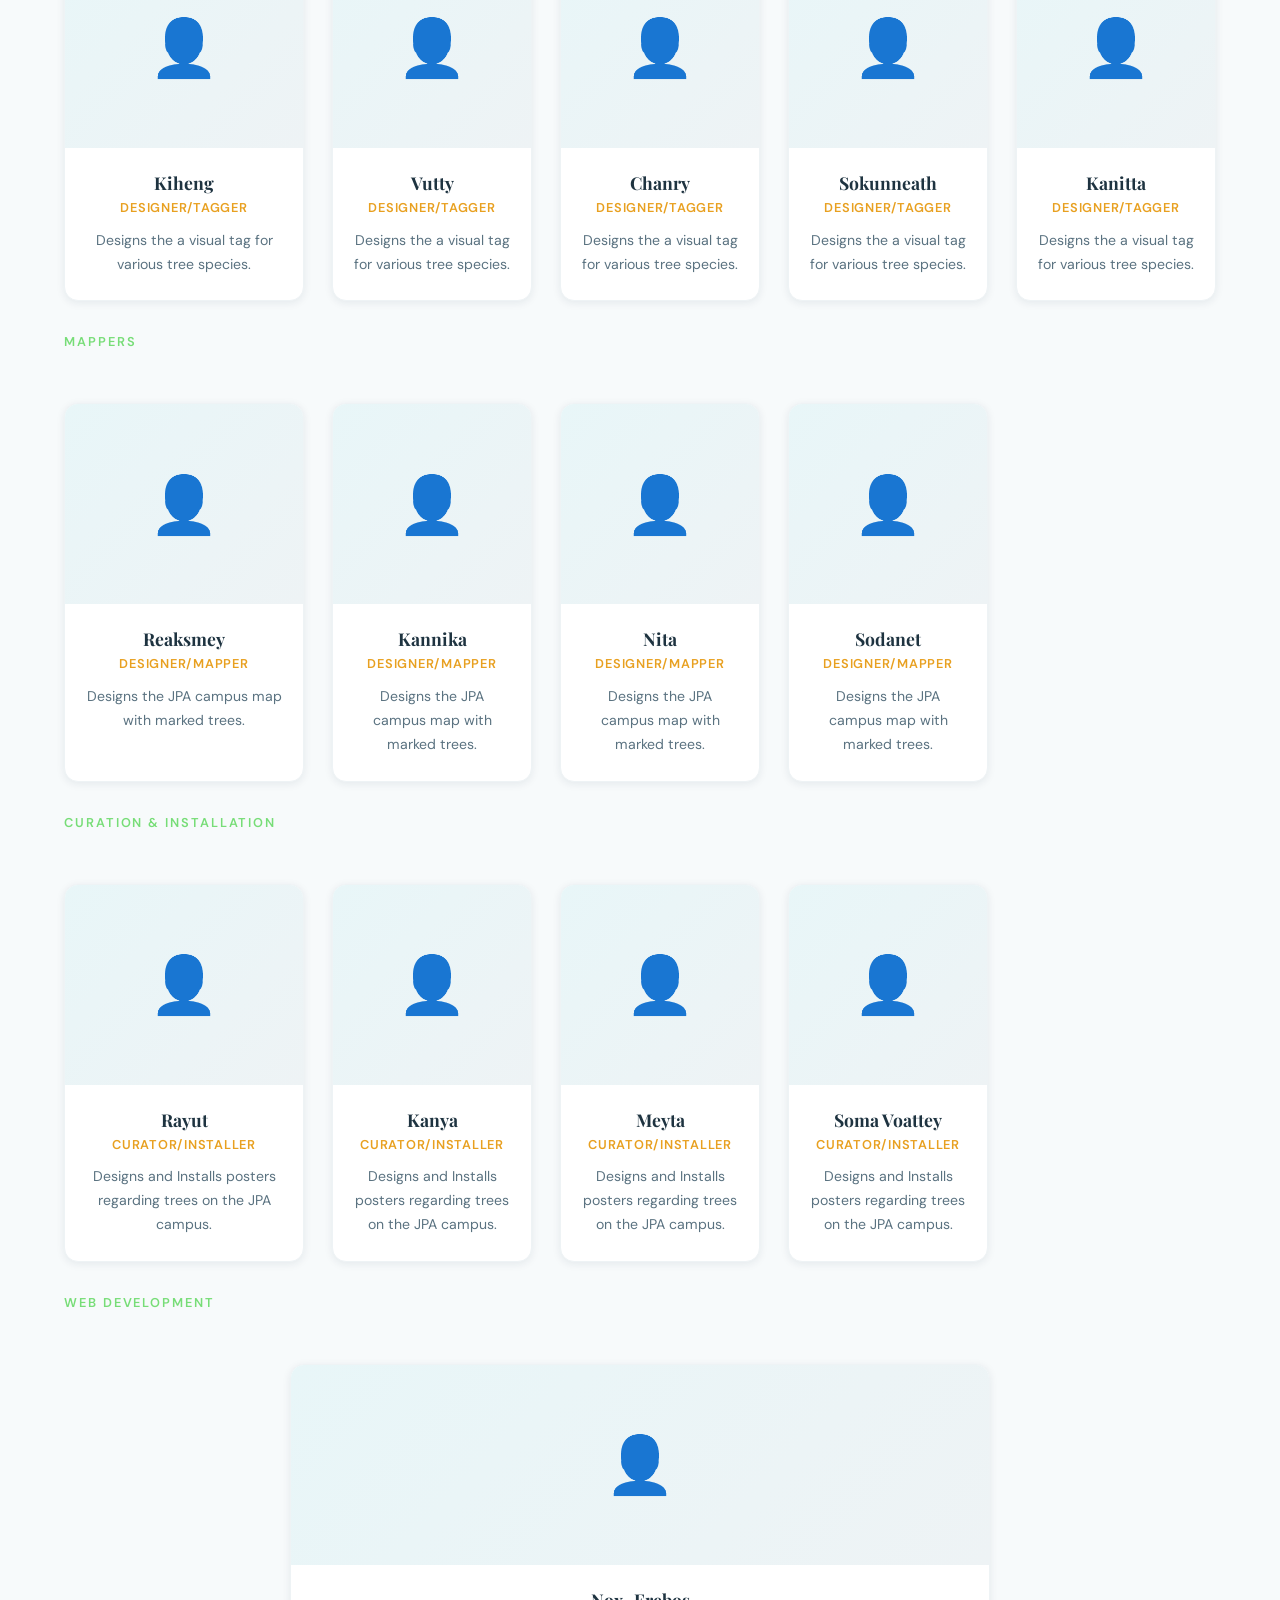
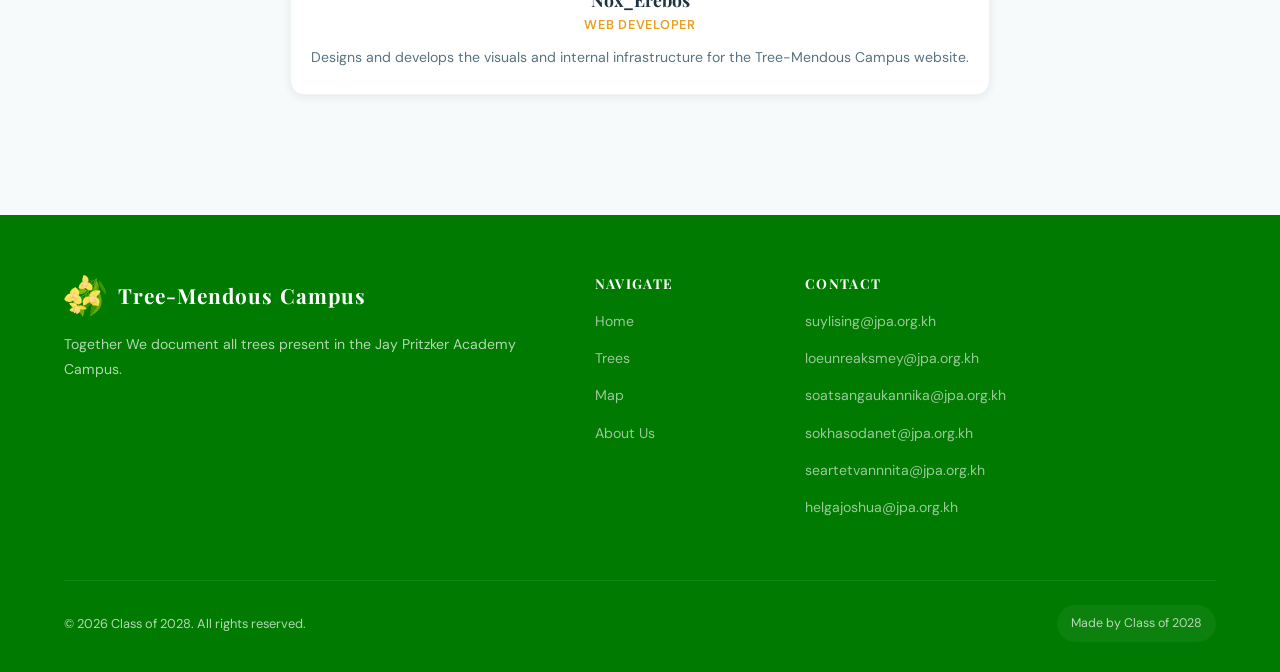
==== commit 64b216e8: "Update-Minor" ====
--- a/about.html
+++ b/about.html
@@ -164,7 +164,7 @@
             </div>
           </div>
           <div class="team-card fade-up">
-            <div class="team-photo">👤</div>
+            <div class="team-photo"><img src="image/pictures/measmeas.png" class="img-photo"></div>
             <div class="team-info">
               <h3>Sokmeas</h3>
               <div class="team-role">Researcher/Writer</div>
--- a/css/style.css
+++ b/css/style.css
@@ -369,6 +369,11 @@
   color: var(--teal);
 }
 
+.img-photo{
+  width: 200px;
+  height: 200px;
+}
+
 .team-info { padding: 24px 20px; }
 .team-info h3 { color: var(--navy); font-size: 1.1rem; margin-bottom: 4px; }
 .team-role { color: var(--gold); font-size: 0.8rem; font-weight: 600; letter-spacing: 0.06em; text-transform: uppercase; margin-bottom: 10px; }
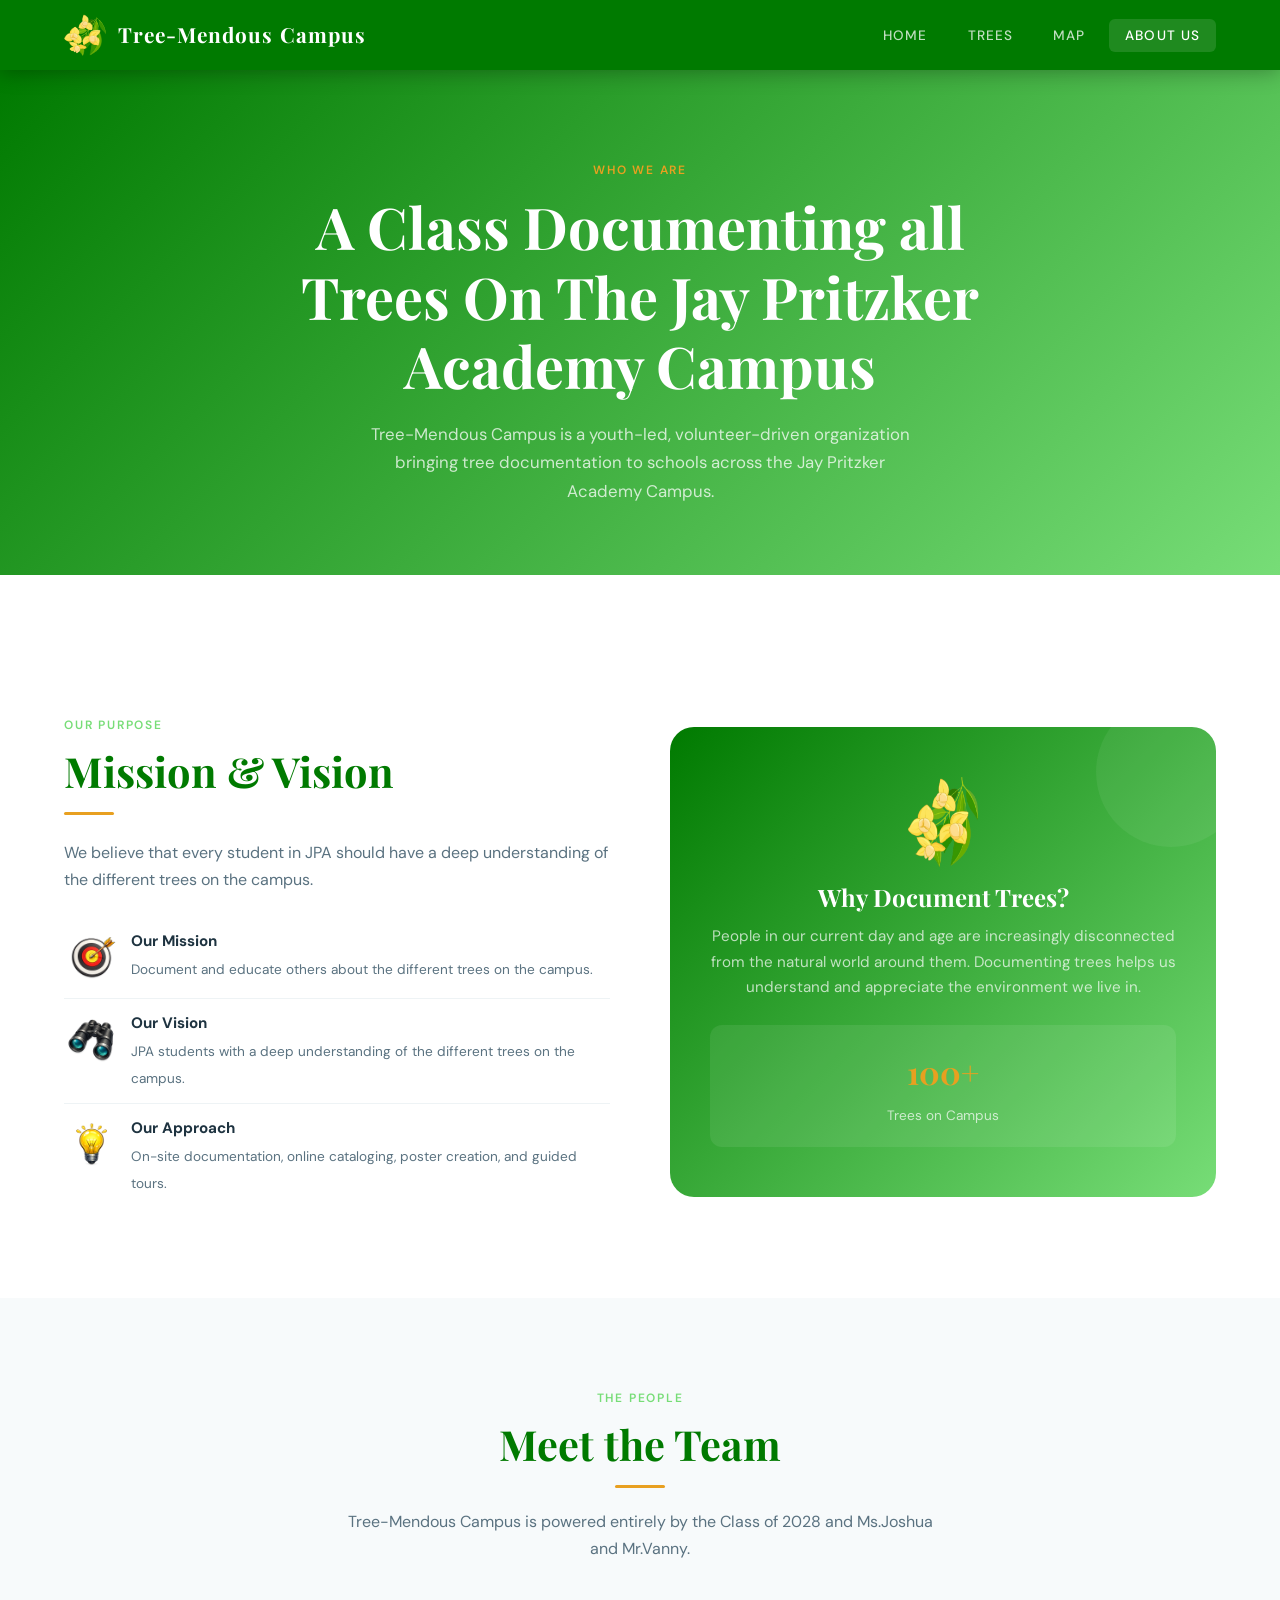
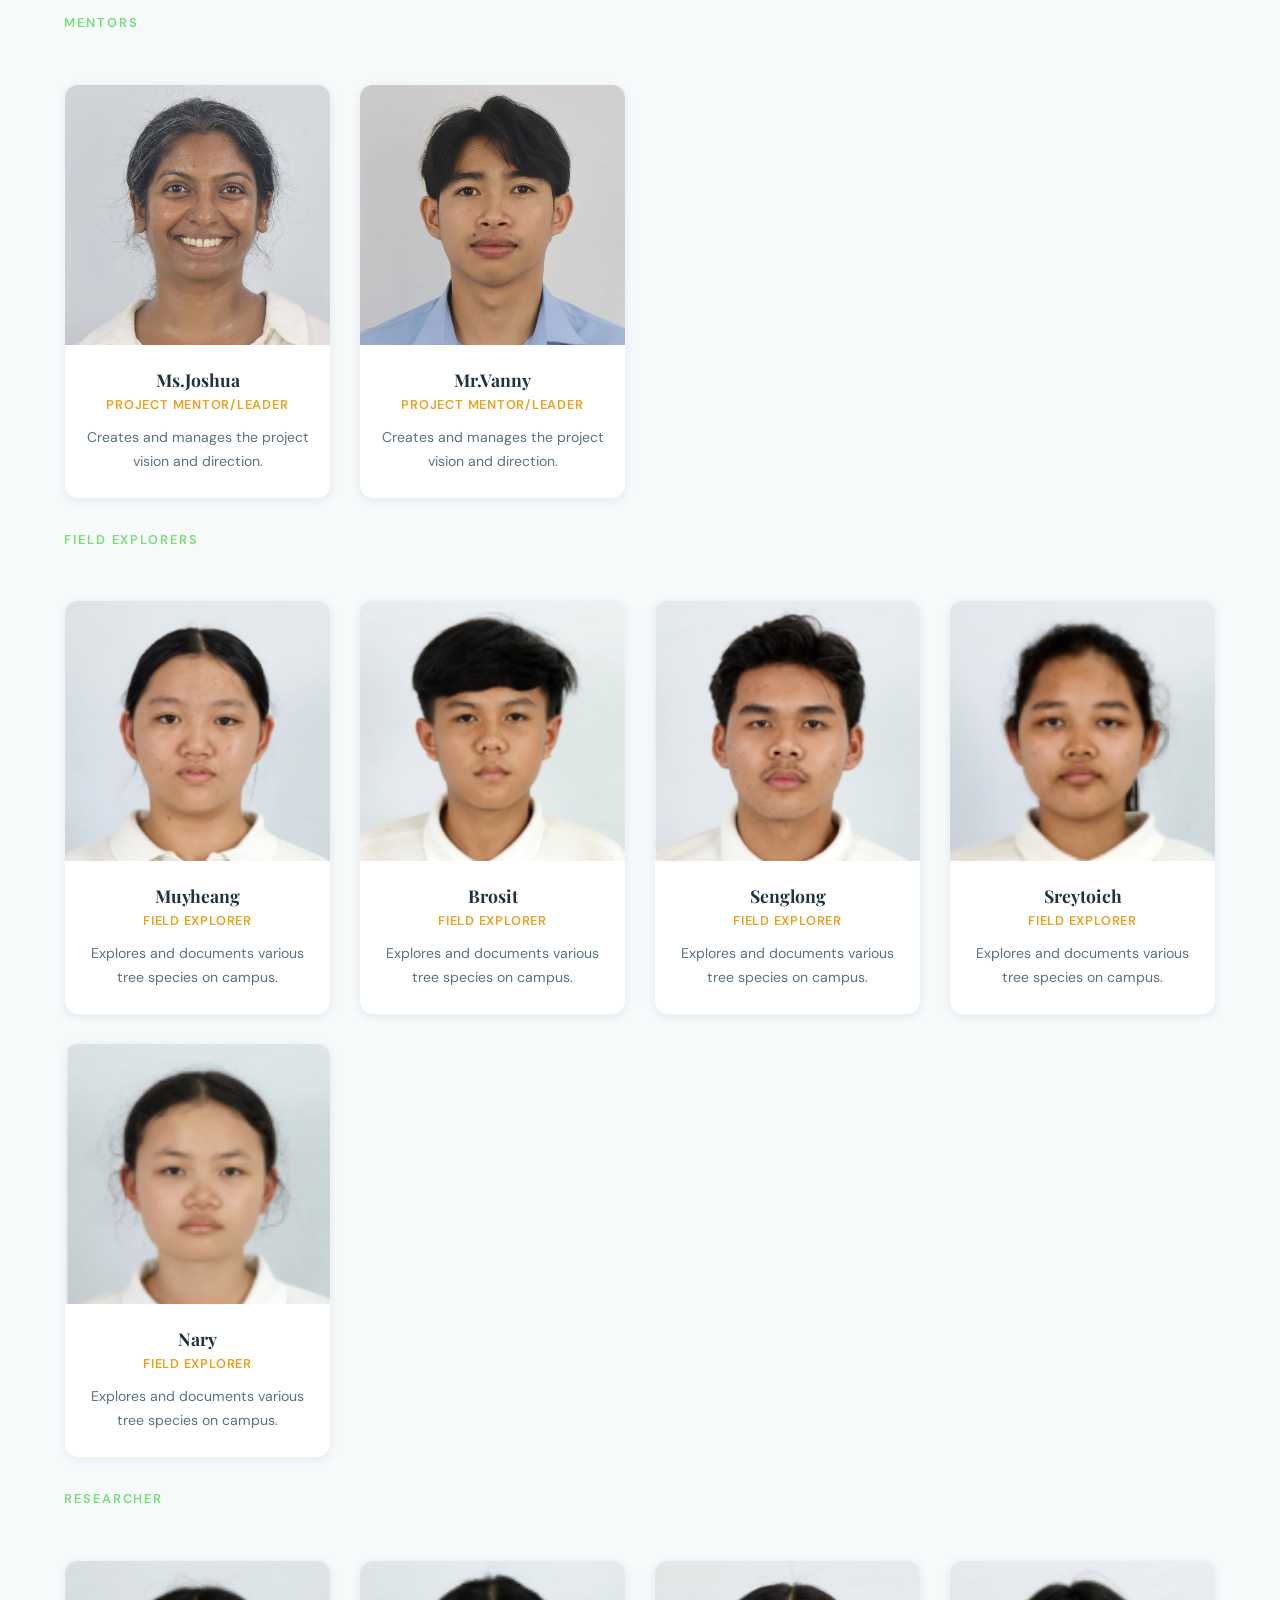
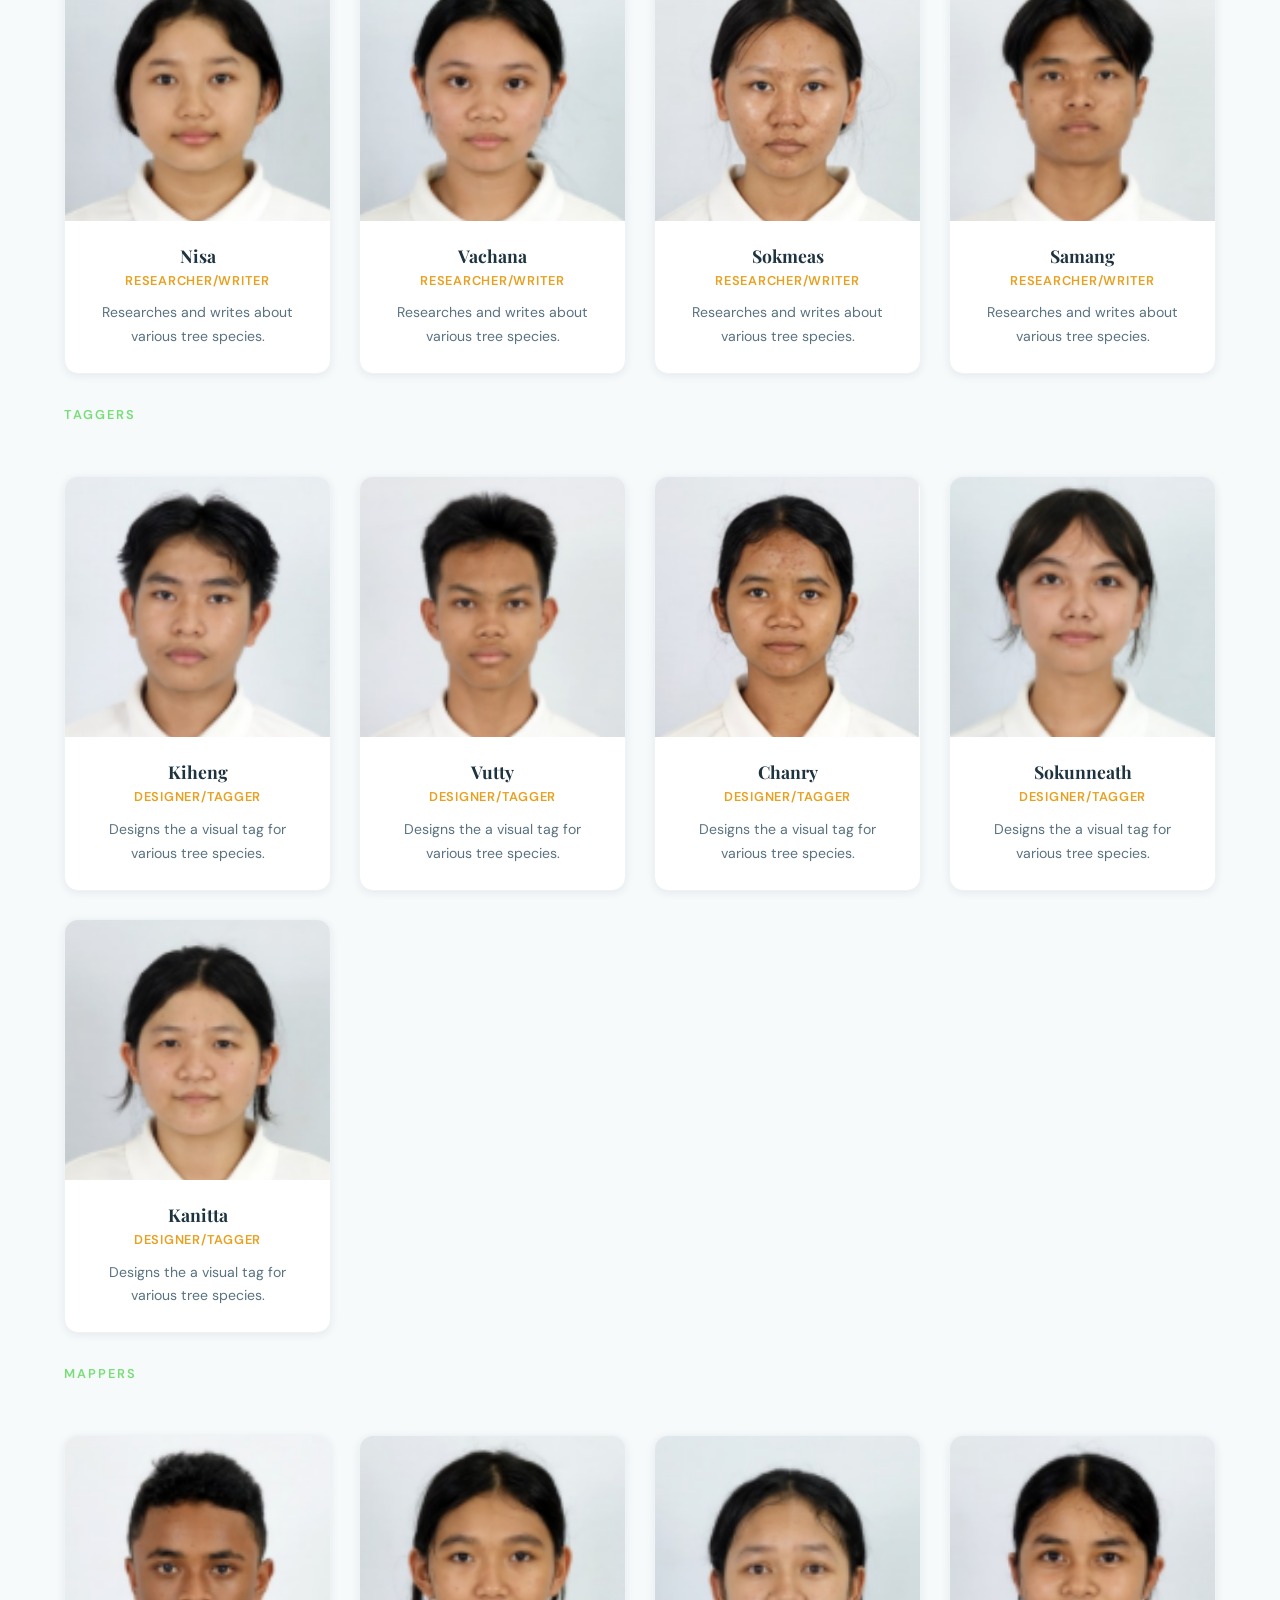
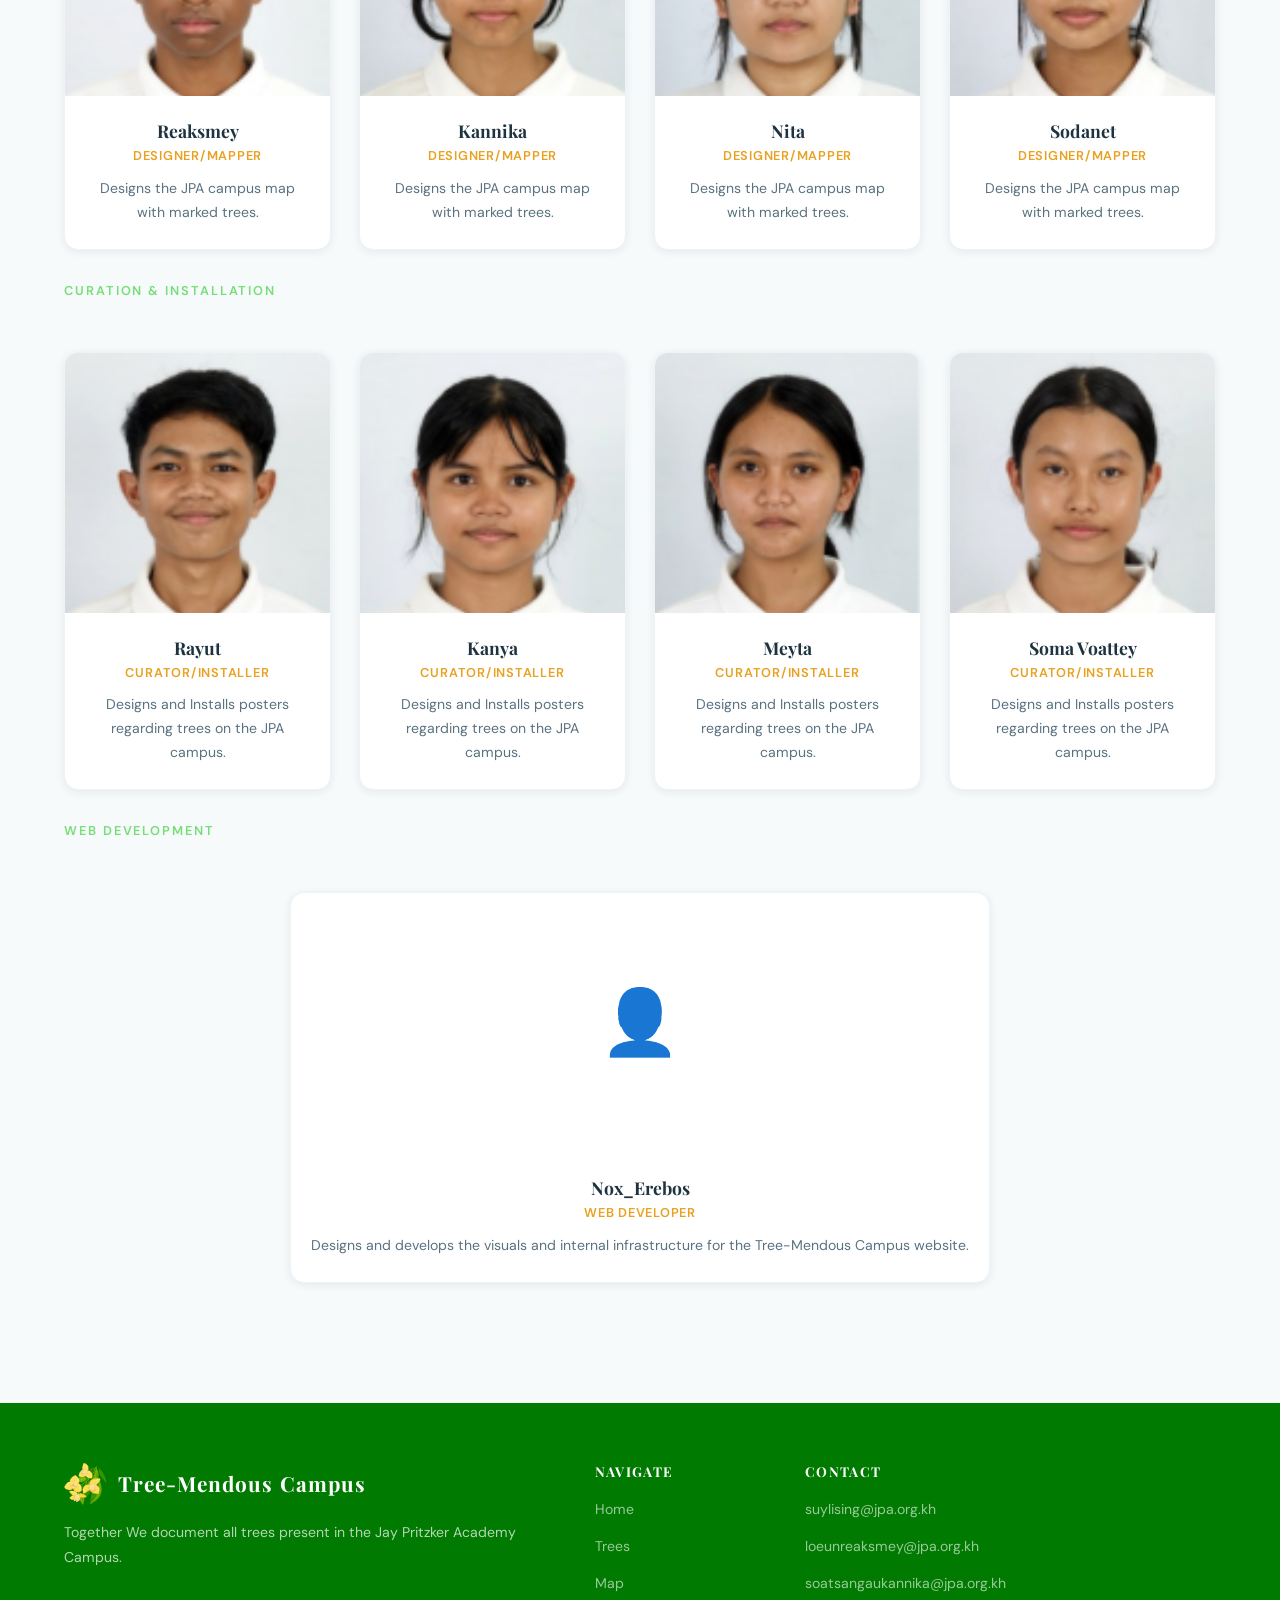
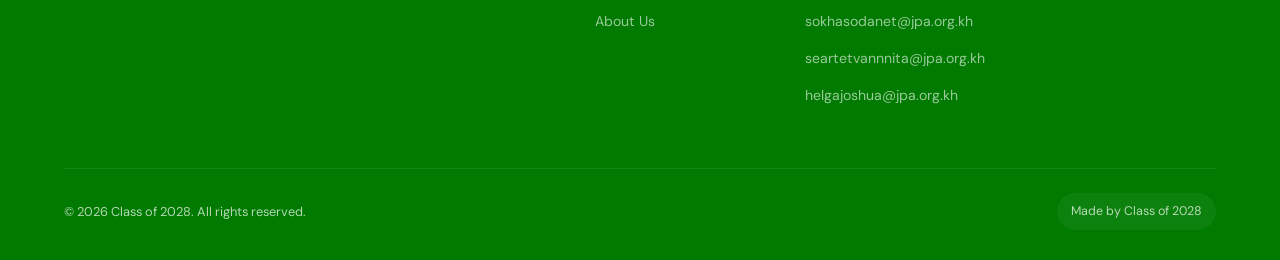
==== commit f864c420: "Update-Major" ====
--- a/about.html
+++ b/about.html
@@ -80,7 +80,7 @@
         <div class="section-label" style="font-size: 0.8rem; margin-bottom: 20px;">Mentors</div>
         <div class="team-grid">
           <div class="team-card fade-up">
-            <div class="team-photo">👤</div>
+            <div class="team-photo"><img src="image/pictures/Ms.Joshua.jpg" class="img-photo"></div>
             <div class="team-info">
               <h3>Ms.Joshua</h3>
               <div class="team-role">Project Mentor/Leader</div>
@@ -88,7 +88,7 @@
             </div>
           </div>
           <div class="team-card fade-up">
-            <div class="team-photo">👤</div>
+            <div class="team-photo"><img src="image/pictures/Mr.Vanny.jpg" class="img-photo"></div>
             <div class="team-info">
               <h3>Mr.Vanny</h3>
               <div class="team-role">Project Mentor/Leader</div>
@@ -102,7 +102,7 @@
         <div class="section-label" style="font-size: 0.8rem; margin-bottom: 20px;">Field Explorers</div>
         <div class="team-grid">
           <div class="team-card fade-up">
-            <div class="team-photo">👤</div>
+            <div class="team-photo"><img src="image/pictures/muymuy.png" class="img-photo"></div>
             <div class="team-info">
               <h3>Muyheang</h3>
               <div class="team-role">Field Explorer</div>
@@ -110,7 +110,7 @@
             </div>
           </div>
           <div class="team-card fade-up">
-            <div class="team-photo">👤</div>
+            <div class="team-photo"><img src="image/pictures/sit.png" class="img-photo"></div>
             <div class="team-info">
               <h3>Brosit</h3>
               <div class="team-role">Field Explorer</div>
@@ -118,7 +118,7 @@
             </div>
           </div>
           <div class="team-card fade-up">
-            <div class="team-photo">👤</div>
+            <div class="team-photo"><img src="image/pictures/40yrold.png" class="img-photo"></div>
             <div class="team-info">
               <h3>Senglong</h3>
               <div class="team-role">Field Explorer</div>
@@ -126,7 +126,7 @@
             </div>
           </div>
           <div class="team-card fade-up">
-            <div class="team-photo">👤</div>
+            <div class="team-photo"><img src="image/pictures/toich.png" class="img-photo"></div>
             <div class="team-info">
               <h3>Sreytoich</h3>
               <div class="team-role">Field Explorer</div>
@@ -134,7 +134,7 @@
             </div>
           </div>
           <div class="team-card fade-up">
-            <div class="team-photo">👤</div>
+            <div class="team-photo"><img src="image/pictures/narwhal.png" class="img-photo"></div>
             <div class="team-info">
               <h3>Nary</h3>
               <div class="team-role">Field Explorer</div>
@@ -148,7 +148,7 @@
         <div class="section-label" style="font-size: 0.8rem; margin-bottom: 20px;">Researcher</div>
         <div class="team-grid">
           <div class="team-card fade-up">
-            <div class="team-photo">👤</div>
+            <div class="team-photo"><img src="image/pictures/insa.png" class="img-photo"></div>
             <div class="team-info">
               <h3>Nisa</h3>
               <div class="team-role">Researcher/Writer</div>
@@ -156,7 +156,7 @@
             </div>
           </div>
           <div class="team-card fade-up">
-            <div class="team-photo">👤</div>
+            <div class="team-photo"><img src="image/pictures/vacho.png" class="img-photo"></div>
             <div class="team-info">
               <h3>Vachana</h3>
               <div class="team-role">Researcher/Writer</div>
@@ -172,7 +172,7 @@
             </div>
           </div>
           <div class="team-card fade-up">
-            <div class="team-photo">👤</div>
+            <div class="team-photo"><img src="image/pictures/negaura.png" class="img-photo"></div>
             <div class="team-info">
               <h3>Samang</h3>
               <div class="team-role">Researcher/Writer</div>
@@ -186,7 +186,7 @@
         <div class="section-label" style="font-size: 0.8rem; margin-bottom: 20px;">Taggers</div>
         <div class="team-grid">
           <div class="team-card fade-up">
-            <div class="team-photo">👤</div>
+            <div class="team-photo"><img src="image/pictures/heng.png" class="img-photo"></div>
             <div class="team-info">
               <h3>Kiheng</h3>
               <div class="team-role">Designer/Tagger</div>
@@ -194,7 +194,7 @@
             </div>
           </div>
           <div class="team-card fade-up">
-            <div class="team-photo">👤</div>
+            <div class="team-photo"><img src="image/pictures/tyty.png" class="img-photo"></div>
             <div class="team-info">
               <h3>Vutty</h3>
               <div class="team-role">Designer/Tagger</div>
@@ -202,7 +202,7 @@
             </div>
           </div>
           <div class="team-card fade-up">
-            <div class="team-photo">👤</div>
+            <div class="team-photo"><img src="image/pictures/ryry.png" class="img-photo"></div>
             <div class="team-info">
               <h3>Chanry</h3>
               <div class="team-role">Designer/Tagger</div>
@@ -210,7 +210,7 @@
             </div>
           </div>
           <div class="team-card fade-up">
-            <div class="team-photo">👤</div>
+            <div class="team-photo"><img src="image/pictures/sokun.png" class="img-photo"></div>
             <div class="team-info">
               <h3>Sokunneath</h3>
               <div class="team-role">Designer/Tagger</div>
@@ -218,7 +218,7 @@
             </div>
           </div>
           <div class="team-card fade-up">
-            <div class="team-photo">👤</div>
+            <div class="team-photo"><img src="image/pictures/kteay.png" class="img-photo"></div>
             <div class="team-info">
               <h3>Kanitta</h3>
               <div class="team-role">Designer/Tagger</div>
@@ -232,7 +232,7 @@
         <div class="section-label" style="font-size: 0.8rem; margin-bottom: 20px;">Mappers</div>
         <div class="team-grid">
           <div class="team-card fade-up">
-            <div class="team-photo">👤</div>
+            <div class="team-photo"><img src="image/pictures/meymey.png" class="img-photo"></div>
             <div class="team-info">
               <h3>Reaksmey</h3>
               <div class="team-role">Designer/Mapper</div>
@@ -240,7 +240,7 @@
             </div>
           </div>
           <div class="team-card fade-up">
-            <div class="team-photo">👤</div>
+            <div class="team-photo"><img src="image/pictures/nika.png" class="img-photo"></div>
             <div class="team-info">
               <h3>Kannika</h3>
               <div class="team-role">Designer/Mapper</div>
@@ -248,7 +248,7 @@
             </div>
           </div>
           <div class="team-card fade-up">
-            <div class="team-photo">👤</div>
+            <div class="team-photo"><img src="image/pictures/untac.png" class="img-photo"></div>
             <div class="team-info">
               <h3>Nita</h3>
               <div class="team-role">Designer/Mapper</div>
@@ -256,7 +256,7 @@
             </div>
           </div>
           <div class="team-card fade-up">
-            <div class="team-photo">👤</div>
+            <div class="team-photo"><img src="image/pictures/tata.png" class="img-photo"></div>
             <div class="team-info">
               <h3>Sodanet</h3>
               <div class="team-role">Designer/Mapper</div>
@@ -270,7 +270,7 @@
         <div class="section-label" style="font-size: 0.8rem; margin-bottom: 20px;">Curation & Installation</div>
         <div class="team-grid">
           <div class="team-card fade-up">
-            <div class="team-photo">👤</div>
+            <div class="team-photo"><img src="image/pictures/broyuth.png" class="img-photo"></div>
             <div class="team-info">
               <h3>Rayut</h3>
               <div class="team-role">Curator/Installer</div>
@@ -278,7 +278,7 @@
             </div>
           </div>
           <div class="team-card fade-up">
-            <div class="team-photo">👤</div>
+            <div class="team-photo"><img src="image/pictures/prez.png" class="img-photo"></div>
             <div class="team-info">
               <h3>Kanya</h3>
               <div class="team-role">Curator/Installer</div>
@@ -286,7 +286,7 @@
             </div>
           </div>
           <div class="team-card fade-up">
-            <div class="team-photo">👤</div>
+            <div class="team-photo"><img src="image/pictures/kta.png" class="img-photo"></div>
             <div class="team-info">
               <h3>Meyta</h3>
               <div class="team-role">Curator/Installer</div>
@@ -294,7 +294,7 @@
             </div>
           </div>
           <div class="team-card fade-up">
-            <div class="team-photo">👤</div>
+            <div class="team-photo"><img src="image/pictures/soma.png" class="img-photo"></div>
             <div class="team-info">
               <h3>Soma Voattey</h3>
               <div class="team-role">Curator/Installer</div>
--- a/css/style.css
+++ b/css/style.css
@@ -345,7 +345,7 @@
 
 .team-grid {
   display: grid;
-  grid-template-columns: 240px repeat(4, 5fr);
+  grid-template-columns: repeat(5, 1fr);
   gap: 28px;
   margin-top: 50px;
 }
@@ -362,16 +362,51 @@
 .team-card:hover { box-shadow: var(--shadow-md); transform: translateY(-5px); }
 
 .team-photo {
-  width: 100%; height: 200px;
-  background: linear-gradient(135deg, var(--teal-pale), var(--gray-100));
+  width: 100%;
+  height: 260px;
+  overflow: hidden;
+  font-size: 4rem;
   display: flex; align-items: center; justify-content: center;
-  font-size: 3.5rem;
-  color: var(--teal);
-}
-
-.img-photo{
-  width: 200px;
-  height: 200px;
+}
+
+.img-photo {
+  width: 100%;
+  height: 100%;
+
+  object-fit: cover;
+
+  /* Bias toward faces */
+  object-position: center 20%;
+
+  display: block;
+}
+
+@media (max-width: 1400px) {
+  .team-grid {
+    grid-template-columns: repeat(4, 1fr);
+  }
+}
+
+@media (max-width: 1100px) {
+  .team-grid {
+    grid-template-columns: repeat(3, 1fr);
+  }
+}
+
+@media (max-width: 800px) {
+  .team-grid {
+    grid-template-columns: repeat(2, 1fr);
+  }
+
+  .team-photo {
+    height: 220px;
+  }
+}
+
+@media (max-width: 500px) {
+  .team-grid {
+    grid-template-columns: 1fr;
+  }
 }
 
 .team-info { padding: 24px 20px; }
@@ -422,27 +457,6 @@
 .value-text strong { color: var(--navy); display: block; font-size: 0.95rem; }
 .value-text span { font-size: 0.85rem; color: var(--gray-600); }
 
-.amount-grid {
-  display: grid; grid-template-columns: repeat(4, 1fr); gap: 12px; margin-bottom: 12px;
-}
-.amount-btn {
-  padding: 12px;
-  border: 2px solid var(--gray-300);
-  border-radius: var(--radius-sm);
-  background: none;
-  font-family: var(--font-body);
-  font-weight: 600;
-  font-size: 0.95rem;
-  color: var(--navy);
-  cursor: pointer;
-  transition: 0.2s;
-}
-.amount-btn.active, .amount-btn:hover {
-  border-color: var(--teal);
-  background: var(--teal-pale);
-  color: var(--teal);
-}
-
 /* ─── FOOTER ─── */
 footer {
   background: var(--dark-green);
@@ -529,12 +543,16 @@
   gap: 24px;
   align-items: stretch;
 }
-  
+
 .catalogue-image {
+  display: block;
+
   width: 320px;
   min-width: 320px;
   height: 320px;
+
   object-fit: cover;
+
   transition: transform 0.3s ease;
 }
   
@@ -662,8 +680,8 @@
   
   .catalogue-image {
     width: 100%;
-    min-width: 100%;
-    height: 250px;
+    height: 100%;
+    object-fit: cover;
   }
   
   .catalogue-content {
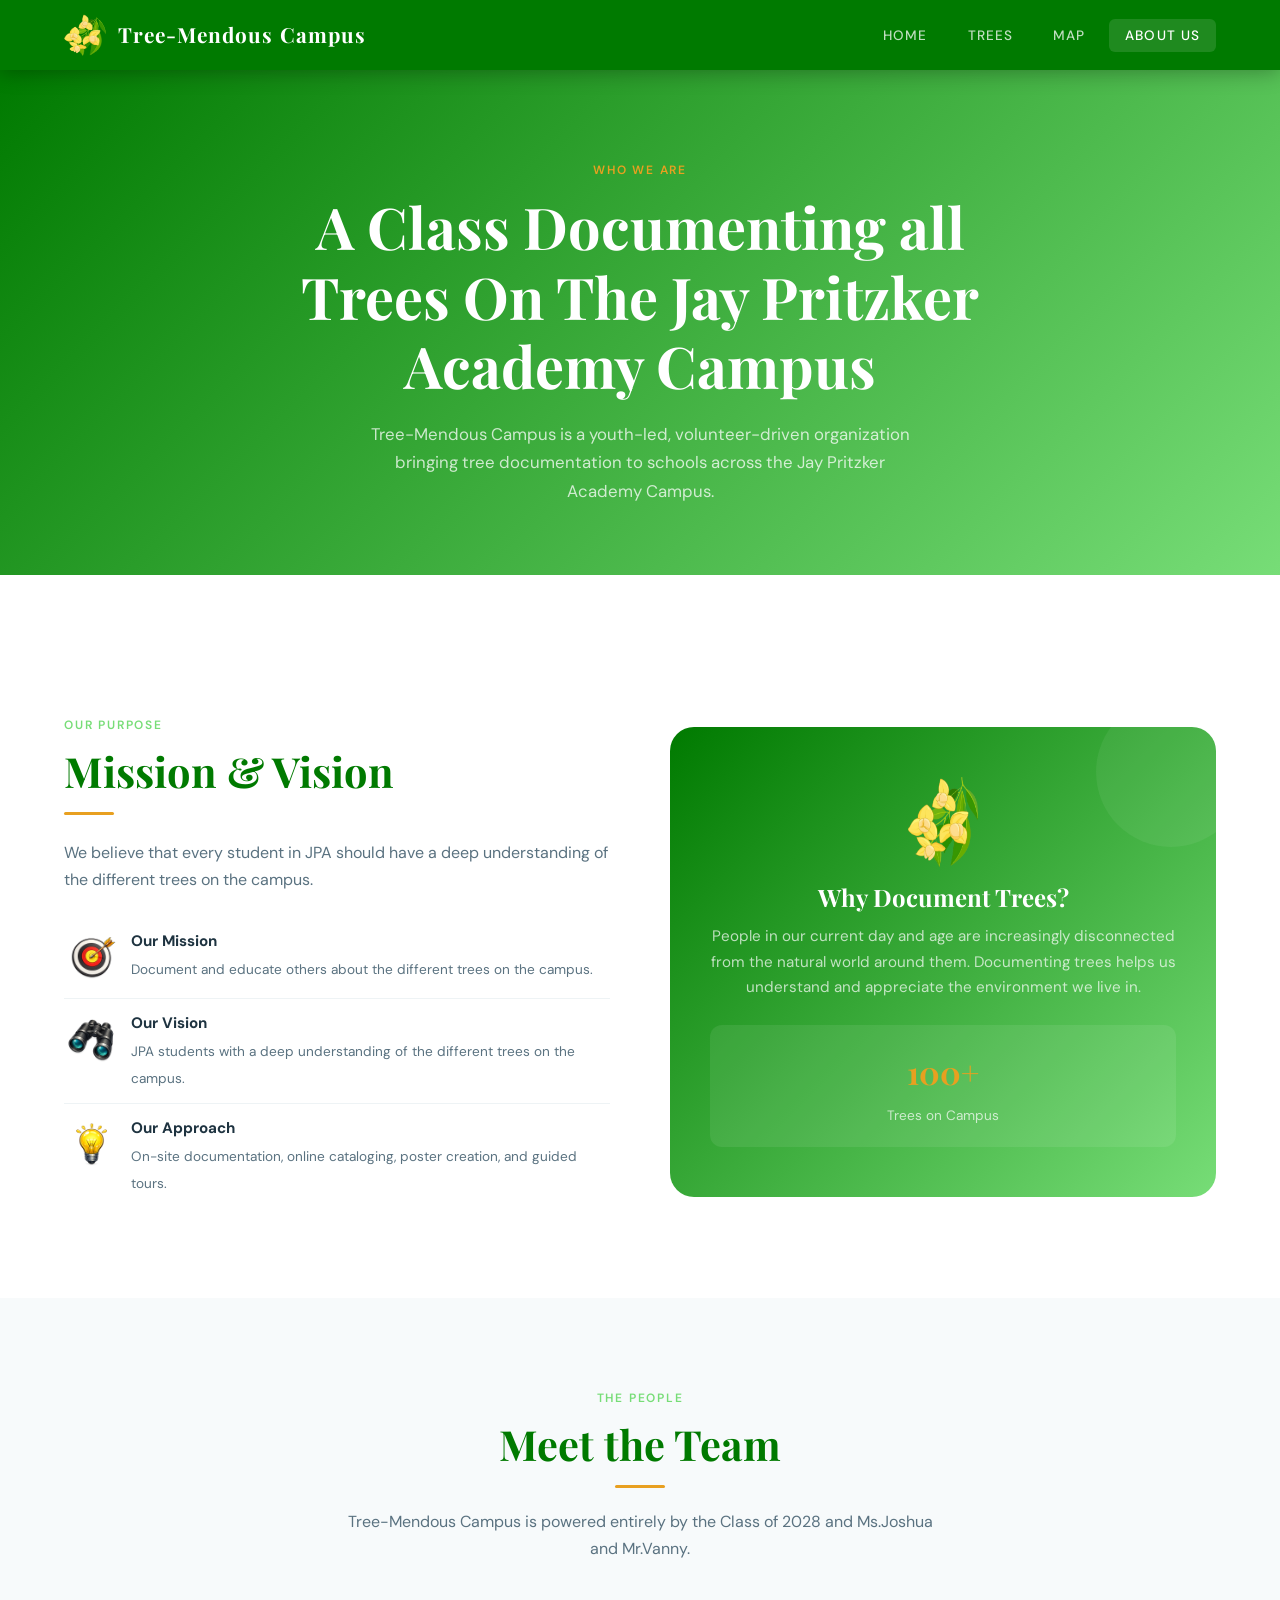
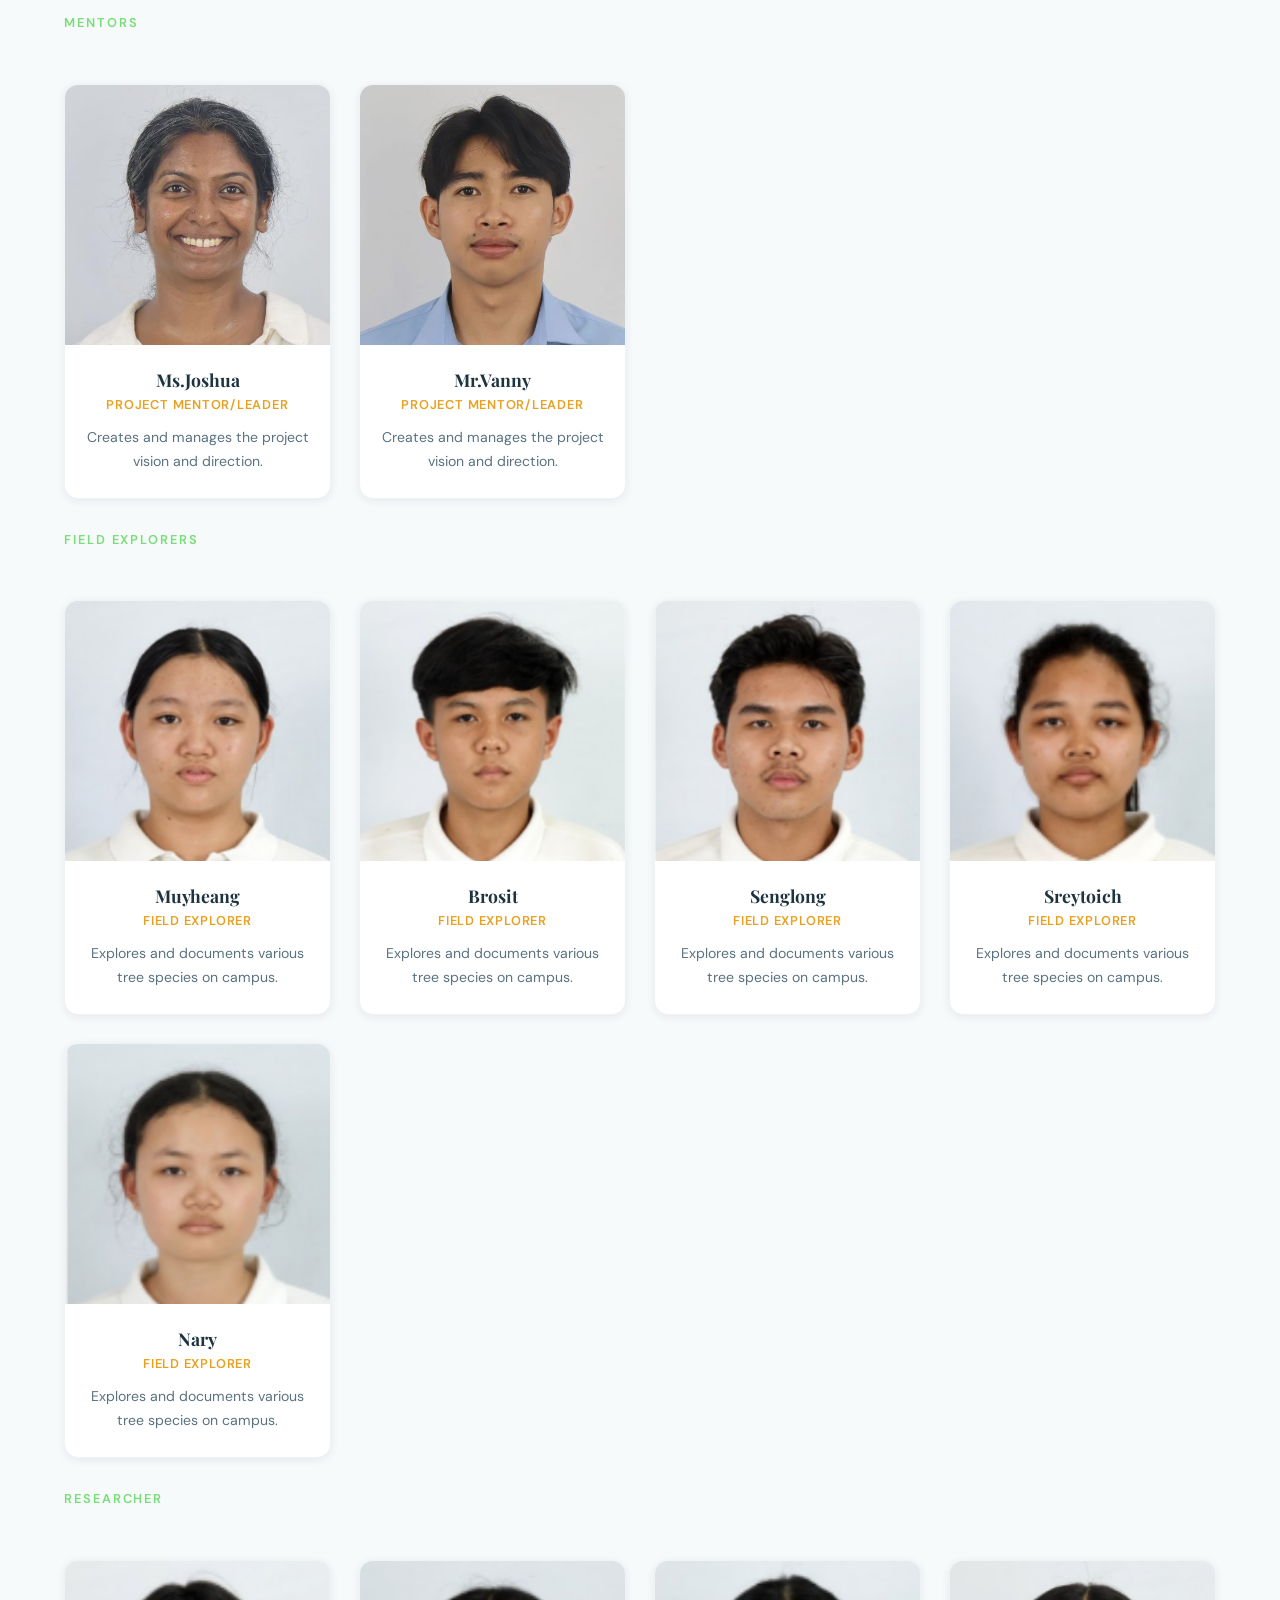
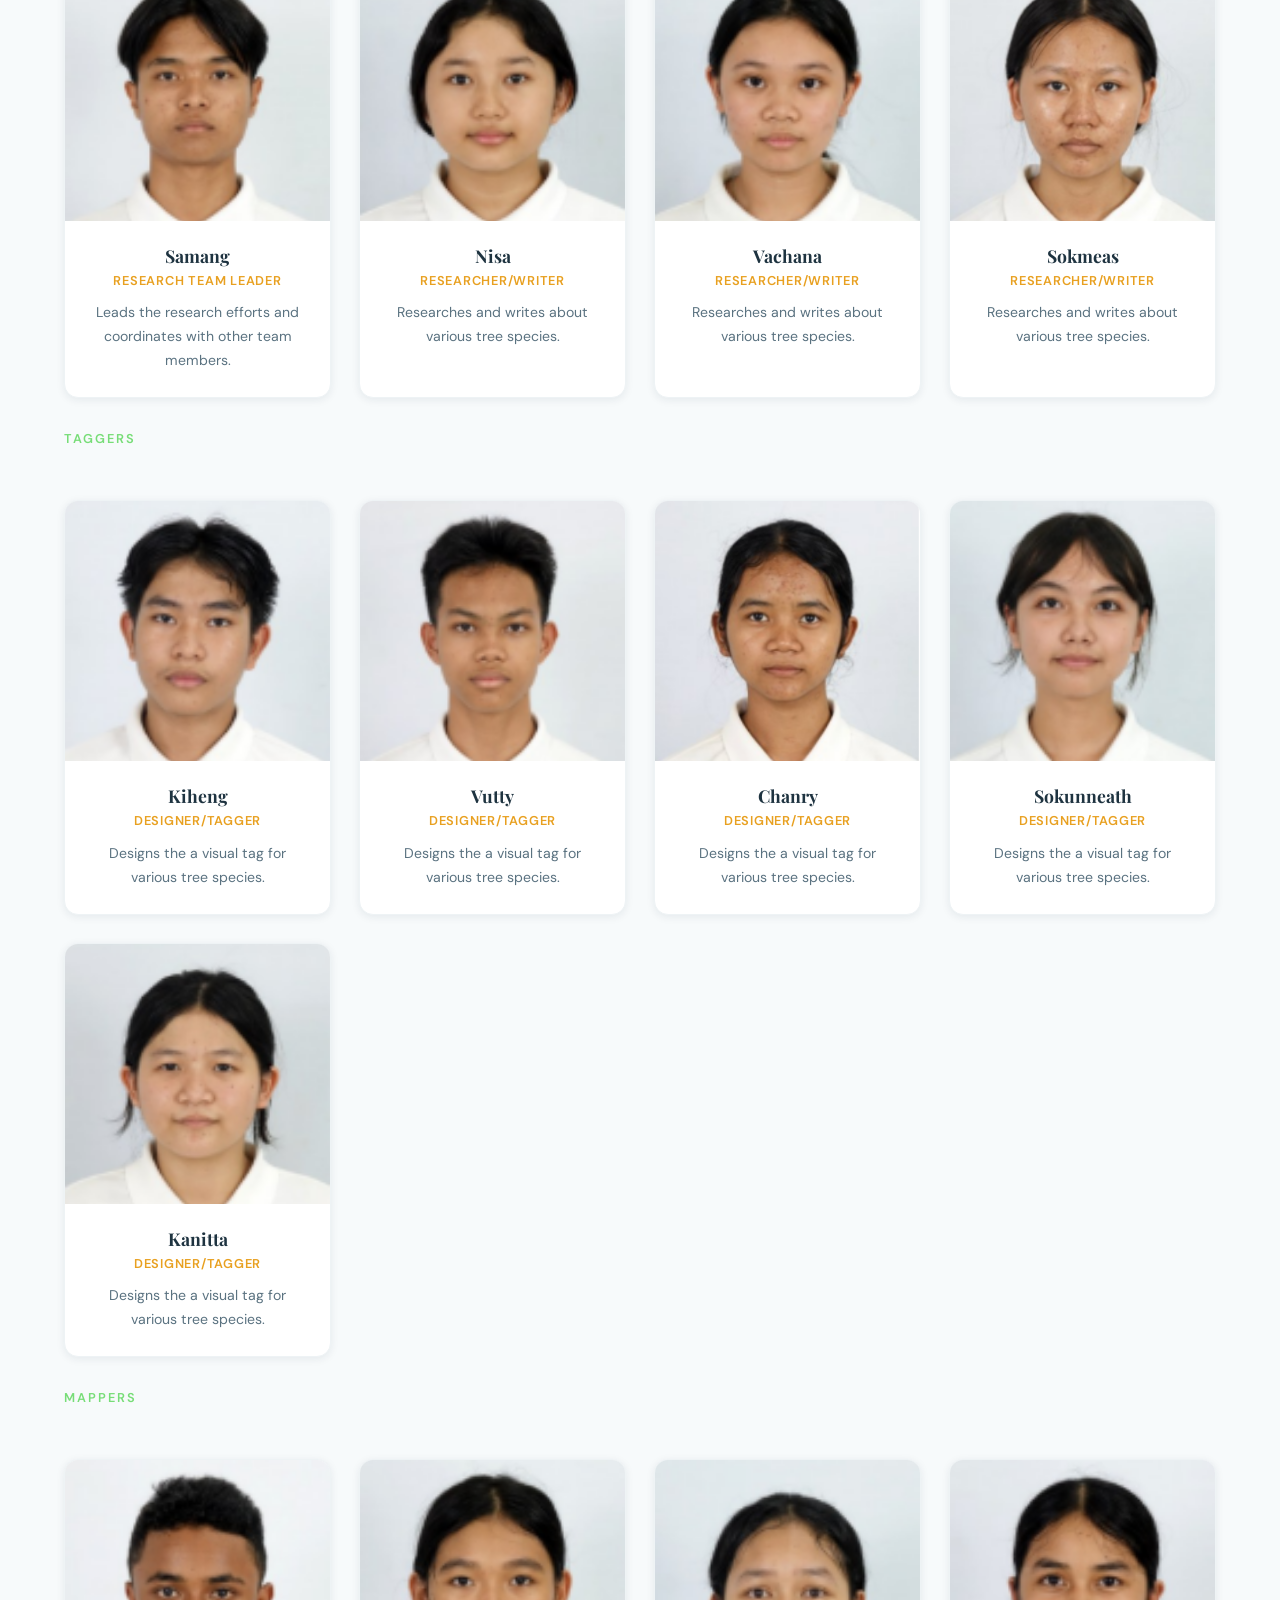
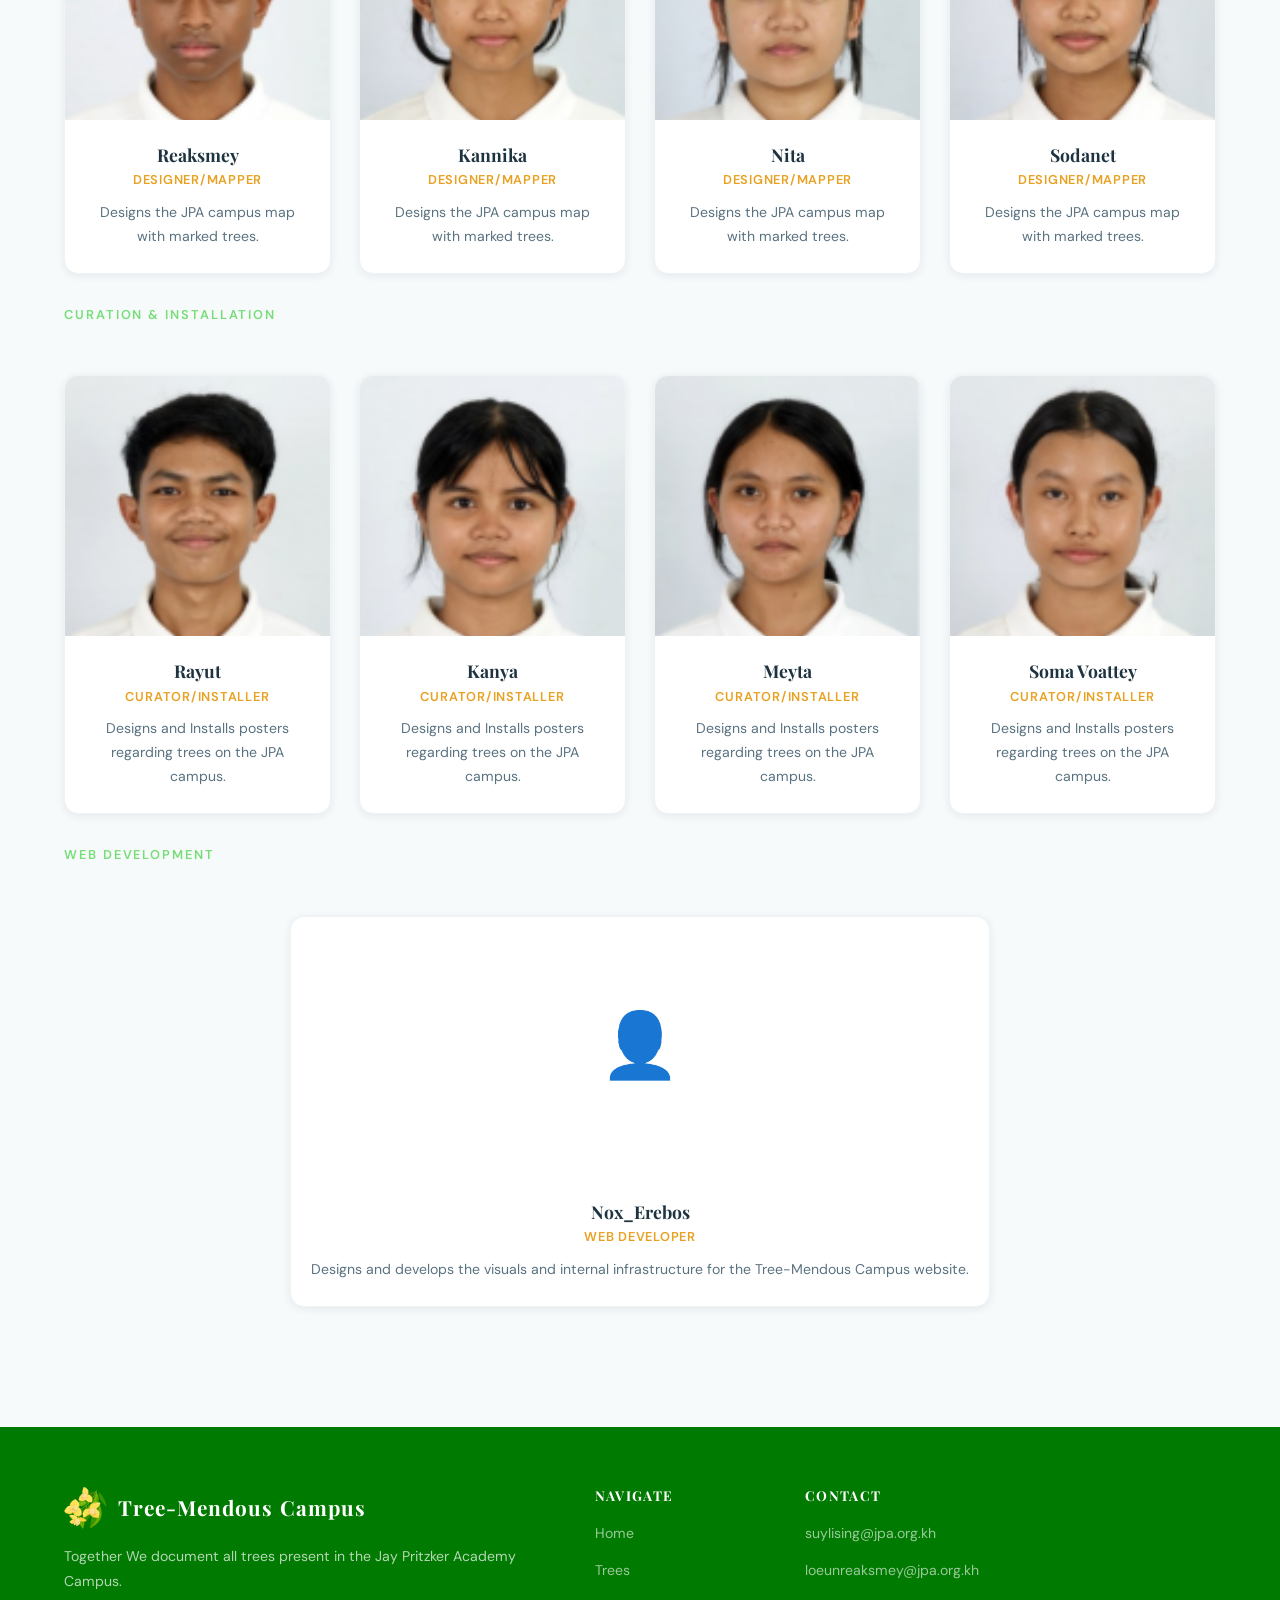
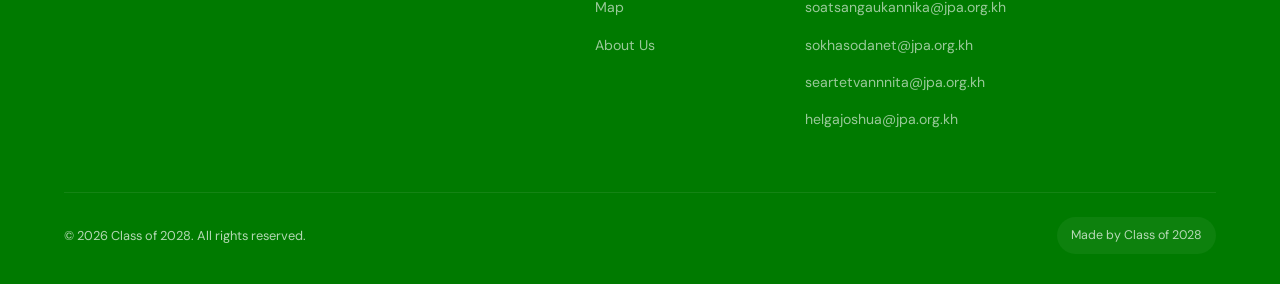
==== commit 80b8ddf8: "Update-Major" ====
--- a/about.html
+++ b/about.html
@@ -148,6 +148,14 @@
         <div class="section-label" style="font-size: 0.8rem; margin-bottom: 20px;">Researcher</div>
         <div class="team-grid">
           <div class="team-card fade-up">
+            <div class="team-photo"><img src="image/pictures/pisey.png" class="img-photo"></div>
+            <div class="team-info">
+              <h3>Samang</h3>
+              <div class="team-role">Research Team Leader</div>
+              <p>Leads the research efforts and coordinates with other team members.</p>
+            </div>
+          </div>
+          <div class="team-card fade-up">
             <div class="team-photo"><img src="image/pictures/insa.png" class="img-photo"></div>
             <div class="team-info">
               <h3>Nisa</h3>
@@ -171,14 +179,6 @@
               <p>Researches and writes about various tree species.</p>
             </div>
           </div>
-          <div class="team-card fade-up">
-            <div class="team-photo"><img src="image/pictures/negaura.png" class="img-photo"></div>
-            <div class="team-info">
-              <h3>Samang</h3>
-              <div class="team-role">Researcher/Writer</div>
-              <p>Researches and writes about various tree species.</p>
-            </div>
-          </div>
         </div>
       </div>
 
@@ -256,7 +256,7 @@
             </div>
           </div>
           <div class="team-card fade-up">
-            <div class="team-photo"><img src="image/pictures/tata.png" class="img-photo"></div>
+            <div class="team-photo"><img src="image/pictures/tete.png" class="img-photo"></div>
             <div class="team-info">
               <h3>Sodanet</h3>
               <div class="team-role">Designer/Mapper</div>
--- a/css/style.css
+++ b/css/style.css
@@ -547,13 +547,16 @@
 .catalogue-image {
   display: block;
 
-  width: 320px;
-  min-width: 320px;
-  height: 320px;
+  width: 340px;
+  height: 340px;
 
   object-fit: cover;
-
+ 
   transition: transform 0.3s ease;
+}
+
+.catalogue-card {
+  overflow: hidden;
 }
   
 .catalogue-card:hover .catalogue-image {
@@ -699,4 +702,82 @@
   
 .aboutus-feed{
   margin-bottom: 30px;
+}
+
+/* map */
+
+.campus-map-container {
+  position: relative;
+  max-width: 1200px;
+  margin: auto;
+}
+
+.campus-map-image {
+  width: 100%;
+  display: block;
+}
+
+.tree-marker {
+  position: absolute;
+
+  width: 32px;
+  height: 32px;
+
+  border-radius: 50%;
+
+  background: var(--white);
+  border: 2px solid var(--gold);
+
+  color: var(--dark-green);
+
+  display: flex;
+  align-items: center;
+  justify-content: center;
+
+  font-size: 0.85rem;
+  font-weight: 700;
+
+  text-decoration: none;
+
+  transform: translate(-50%, -50%);
+
+  transition: all 0.25s ease;
+}
+
+.tree-marker:hover {
+  background: var(--gold);
+  color: var(--white);
+  transform: translate(-50%, -50%) scale(1.15);
+}
+
+.selected-tree {
+  border: 3px solid var(--gold);
+
+  box-shadow:
+    0 0 0 4px rgba(232,160,32,0.2),
+    var(--shadow-lg);
+
+  animation: selectedPulse 2s infinite;
+}
+
+@keyframes selectedPulse {
+
+  0% {
+    box-shadow:
+      0 0 0 0 rgba(232,160,32,0.35),
+      var(--shadow-lg);
+  }
+
+  70% {
+    box-shadow:
+      0 0 0 15px rgba(232,160,32,0),
+      var(--shadow-lg);
+  }
+
+  100% {
+    box-shadow:
+      0 0 0 0 rgba(232,160,32,0),
+      var(--shadow-lg);
+  }
+
 }
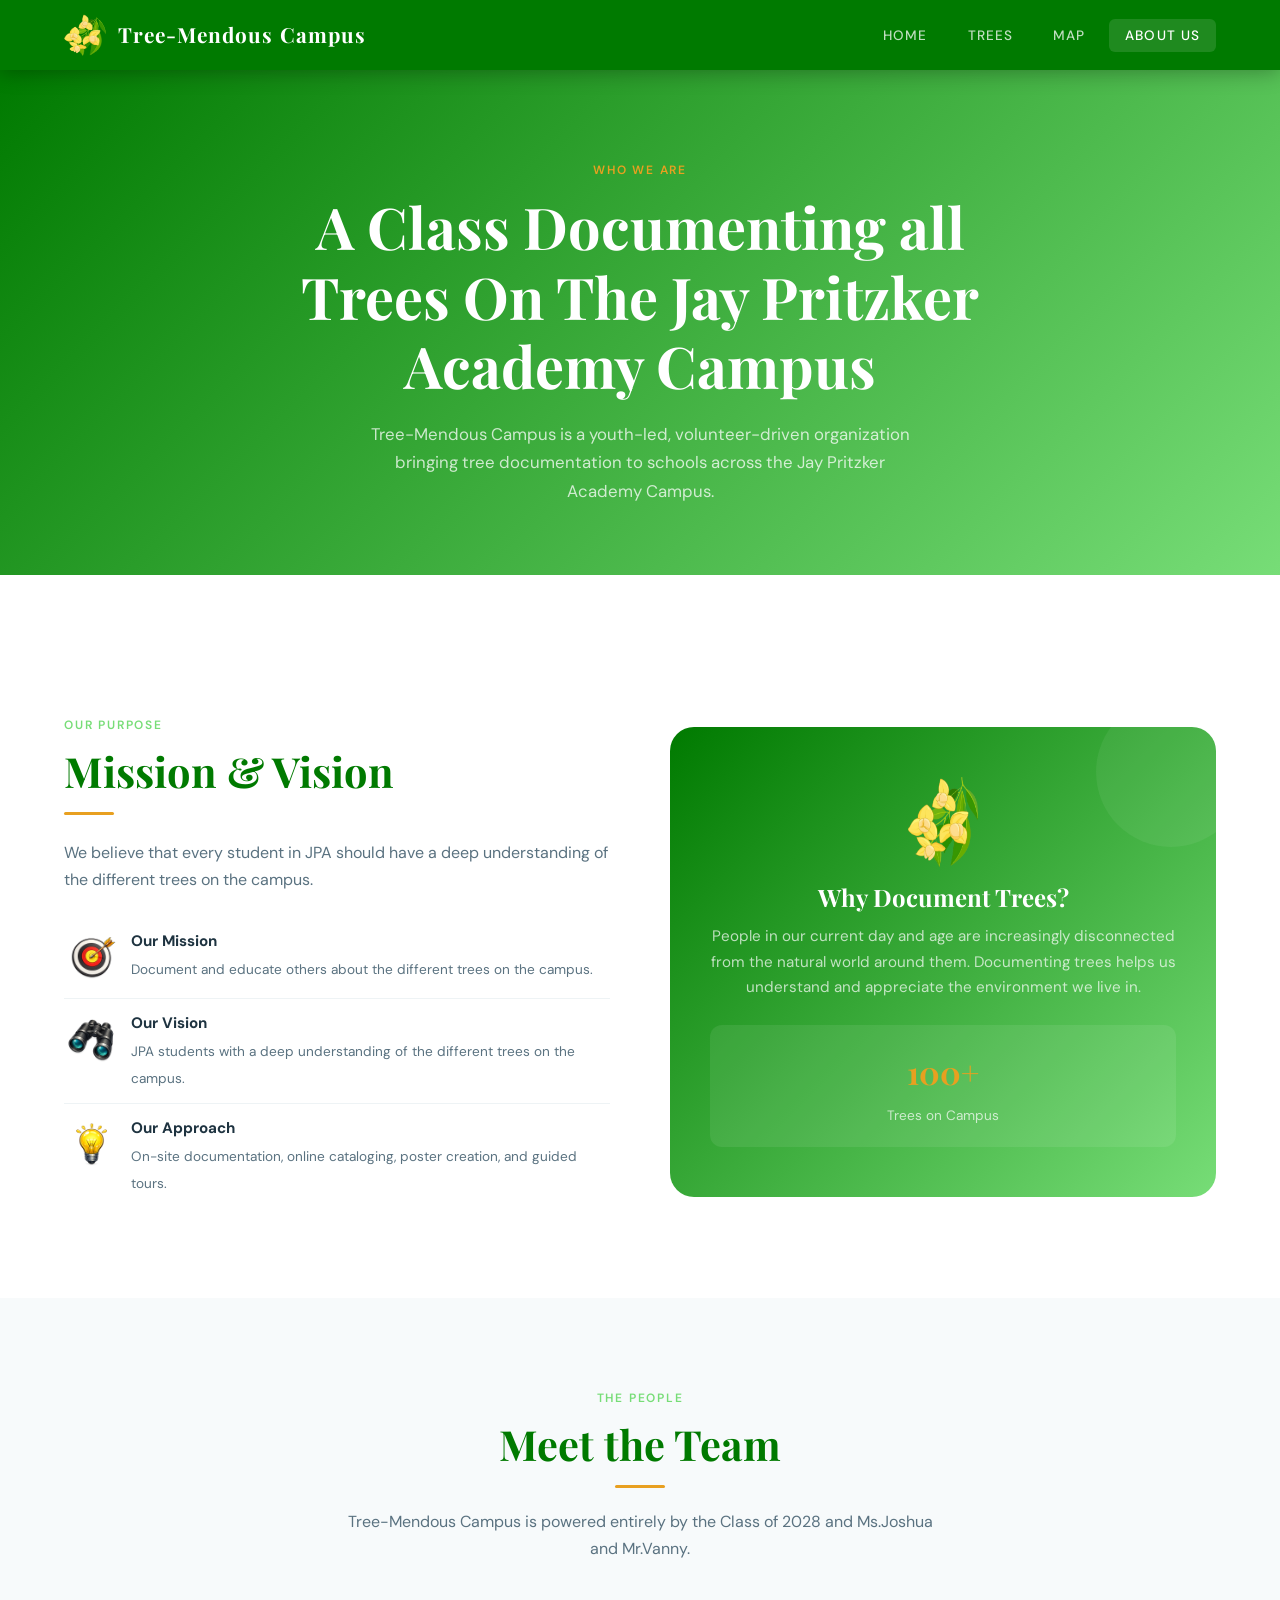
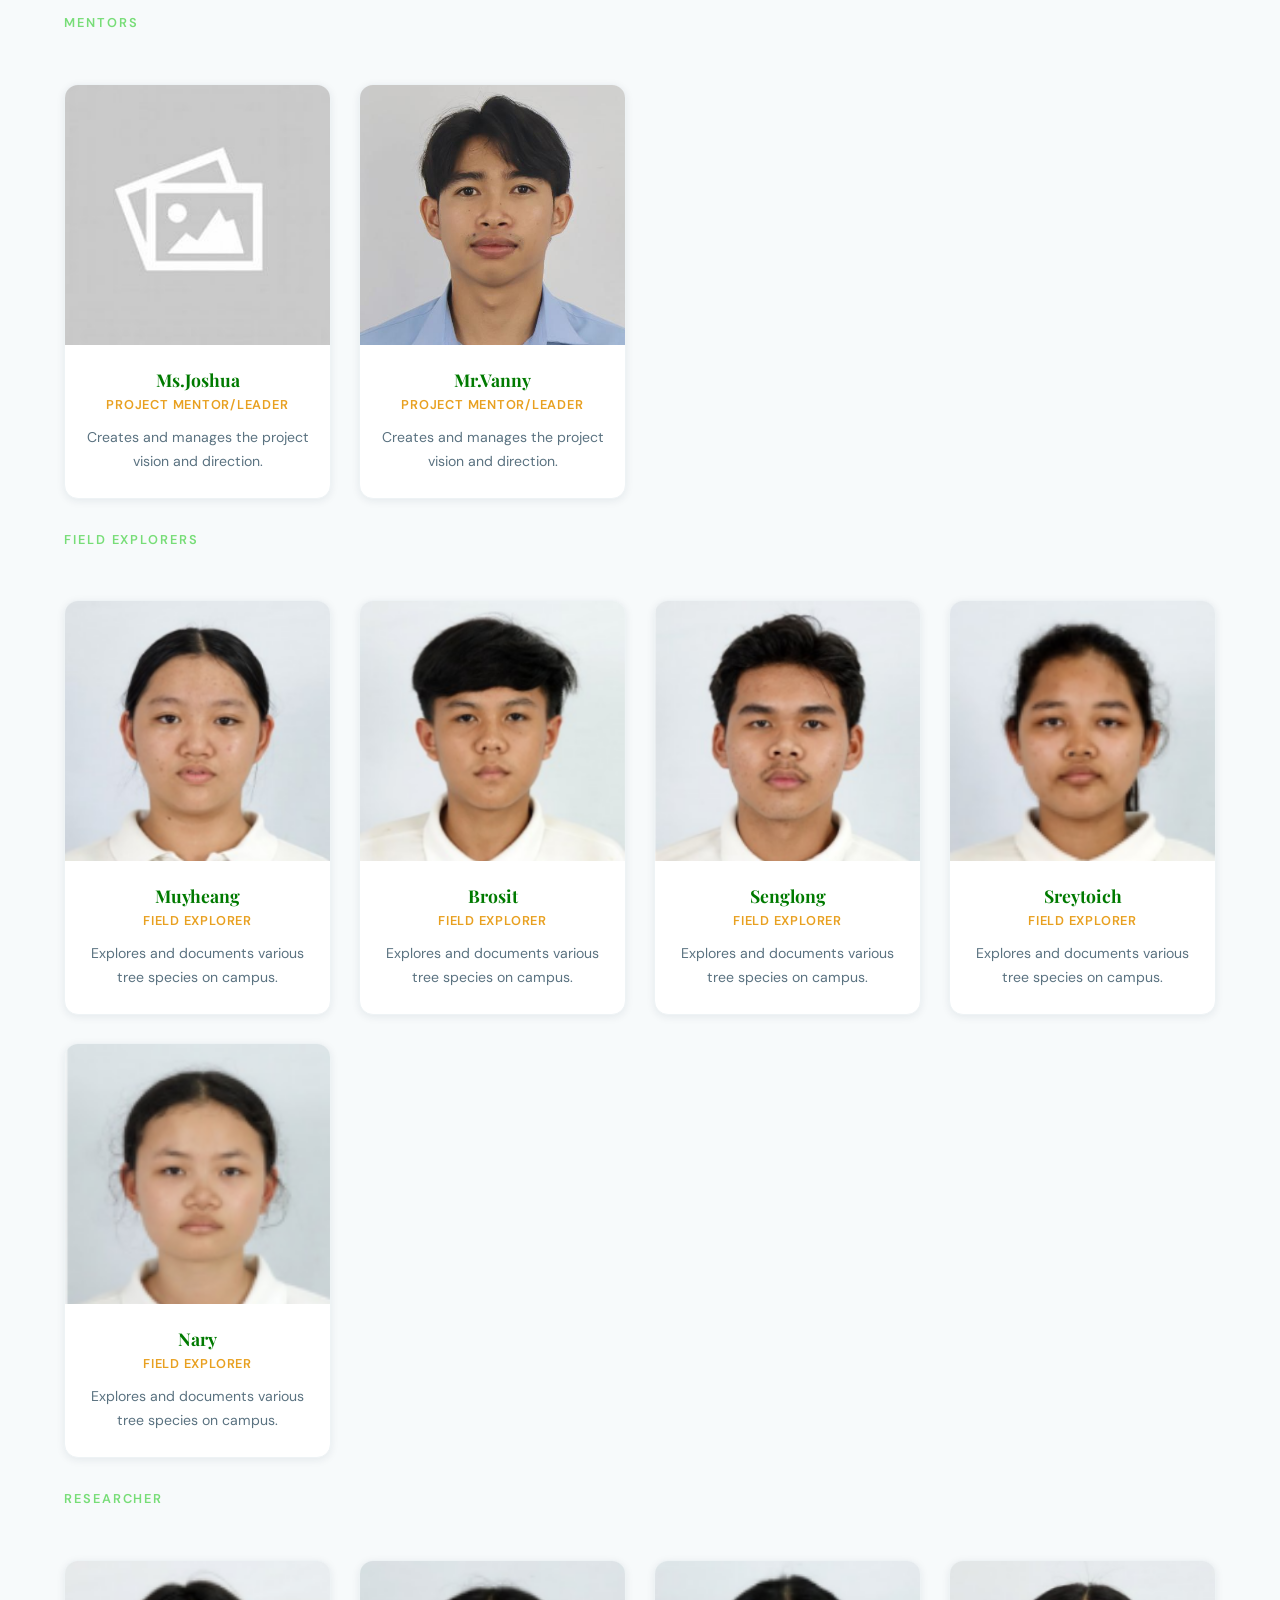
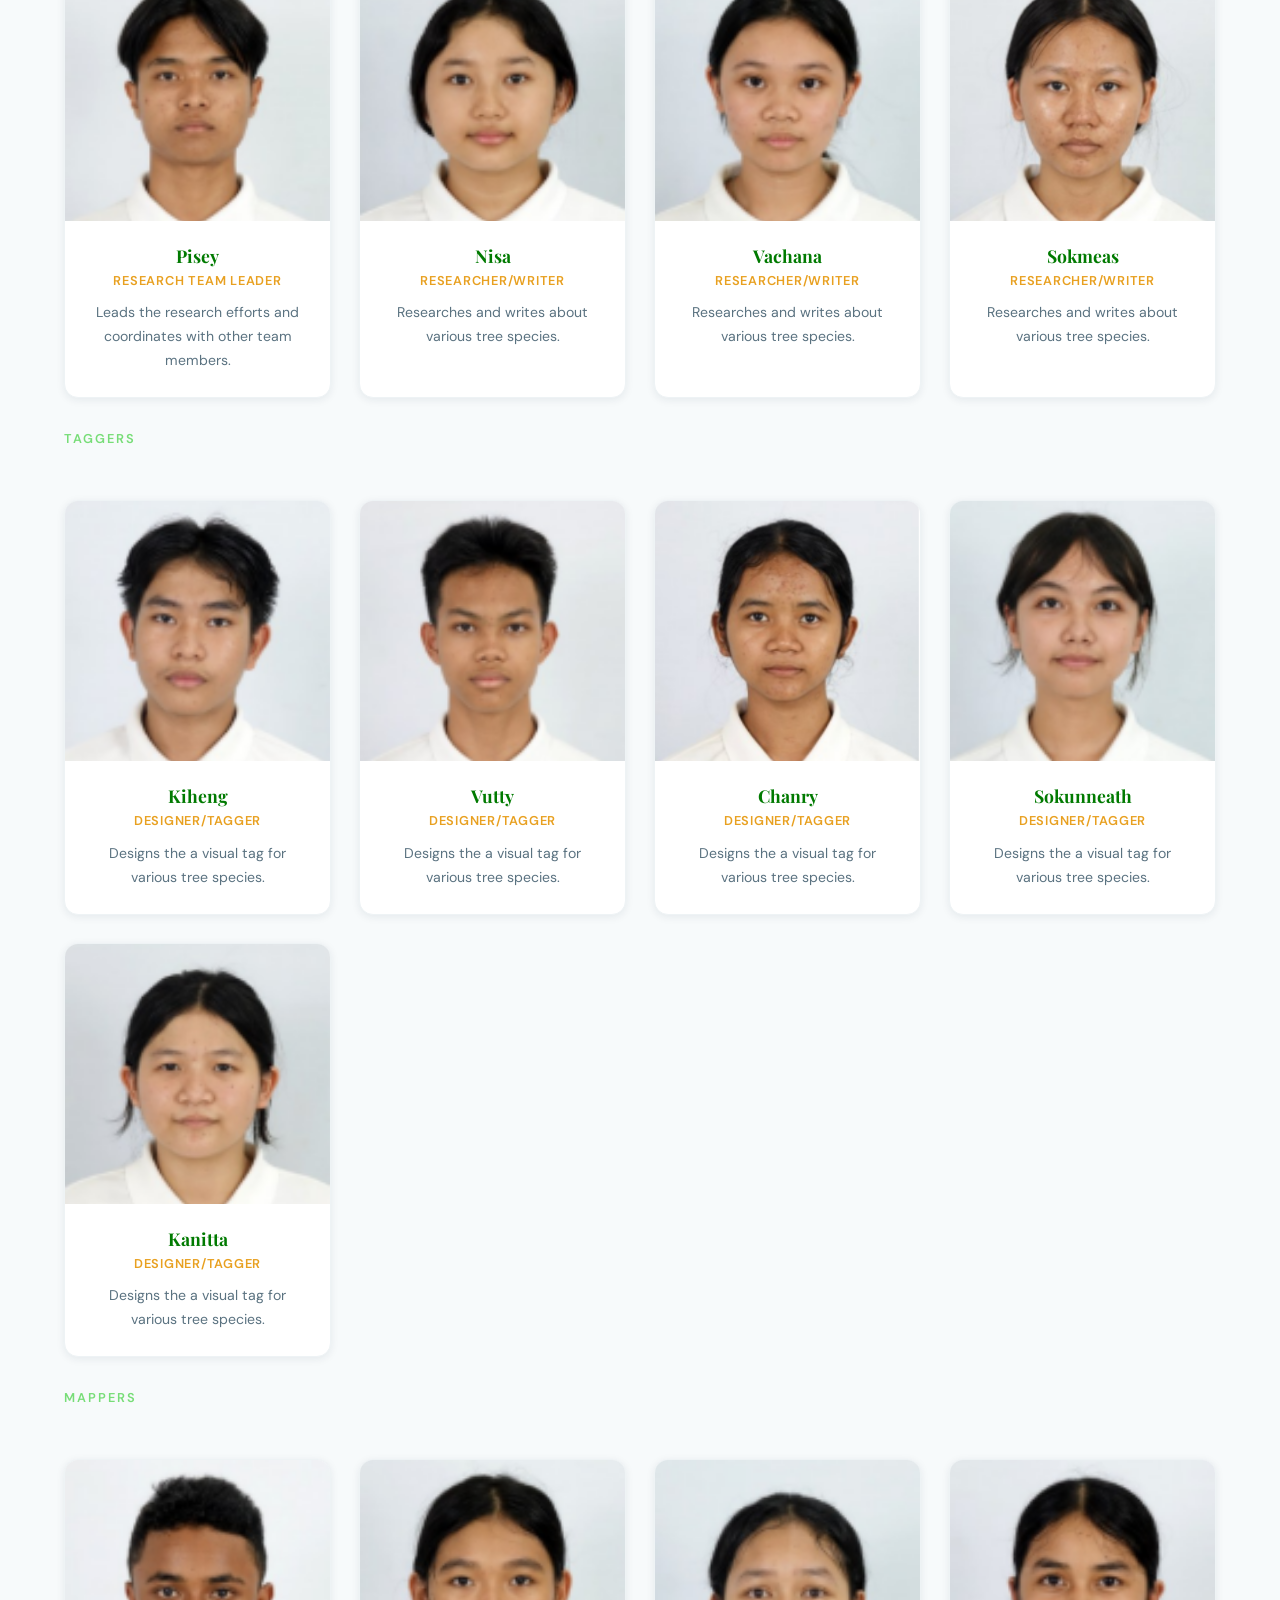
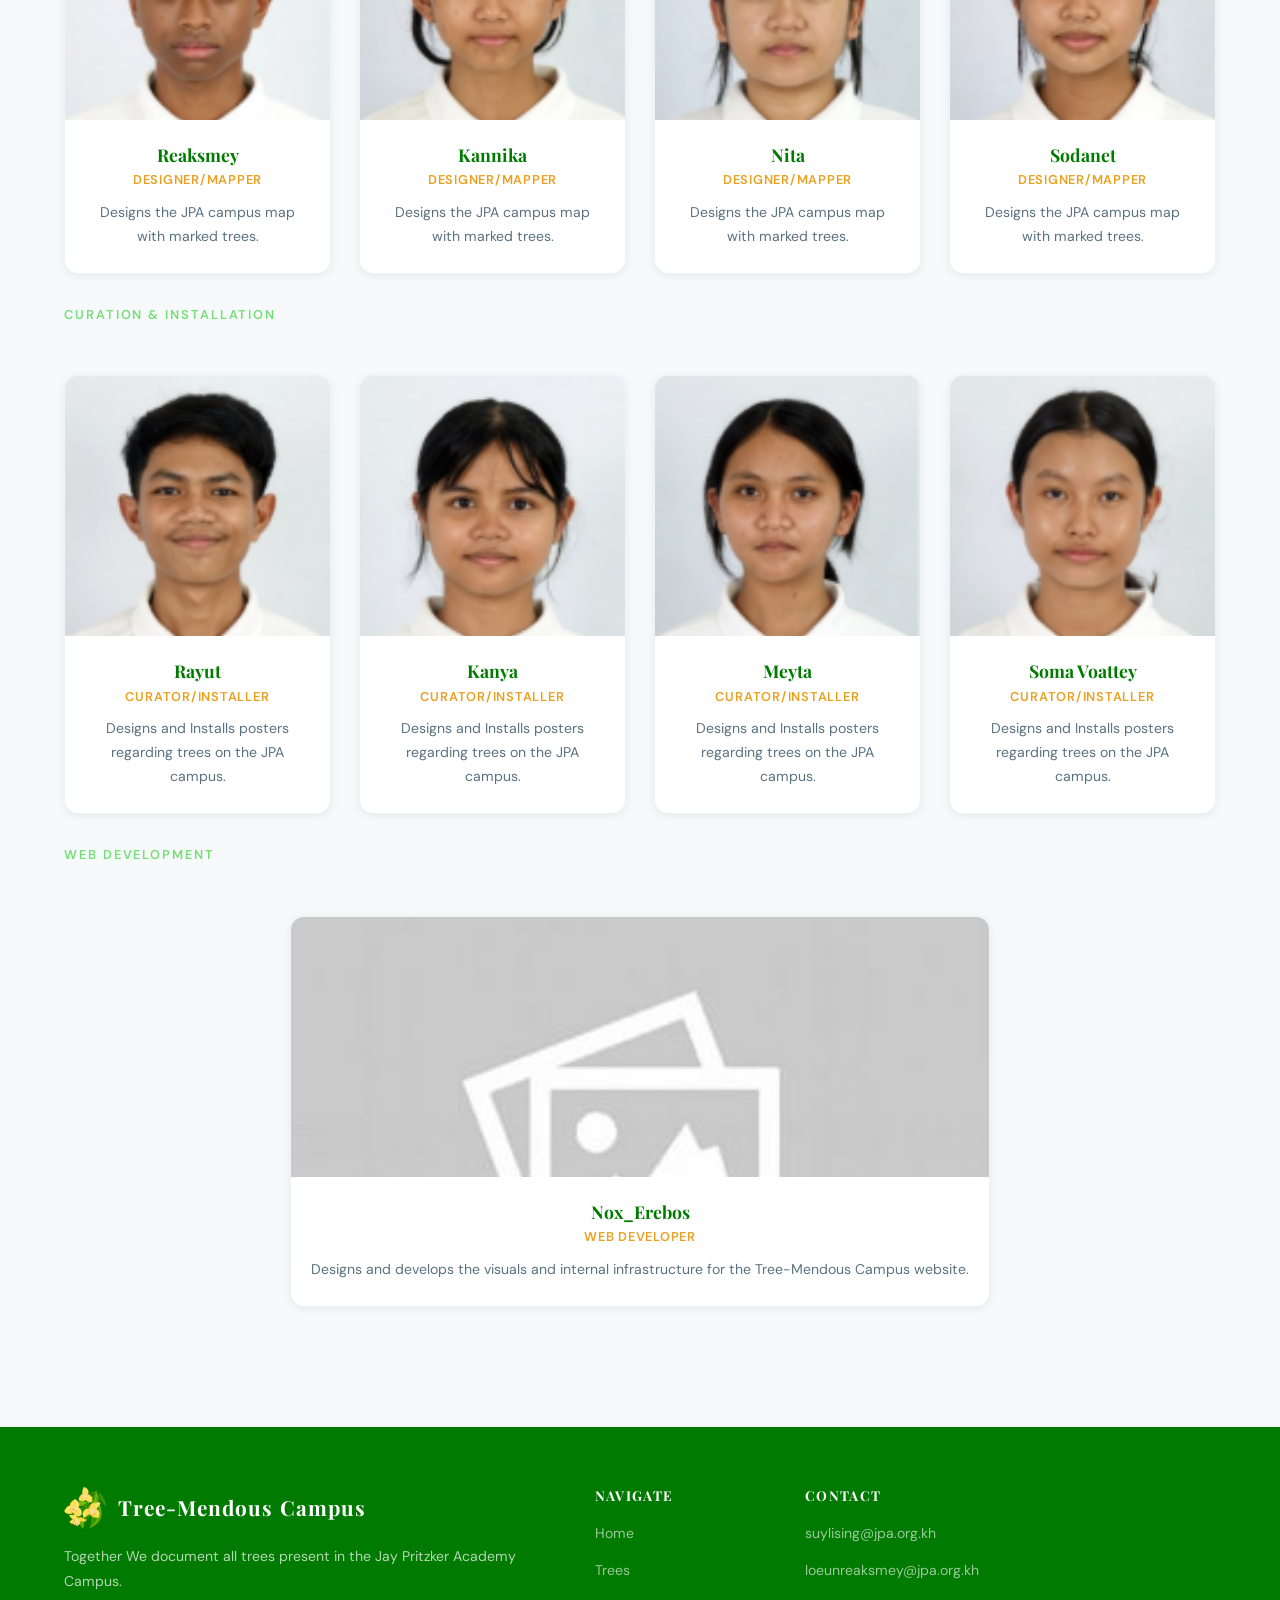
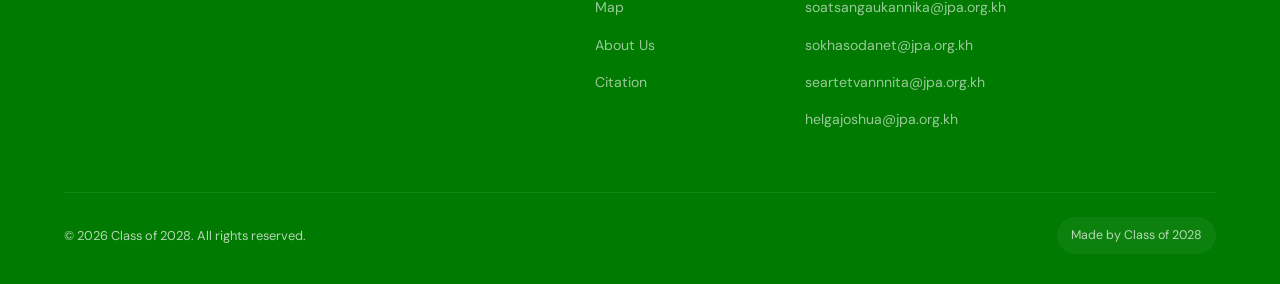
==== commit d432dc73: "Update-Major" ====
--- a/about.html
+++ b/about.html
@@ -80,7 +80,7 @@
         <div class="section-label" style="font-size: 0.8rem; margin-bottom: 20px;">Mentors</div>
         <div class="team-grid">
           <div class="team-card fade-up">
-            <div class="team-photo"><img src="image/pictures/Ms.Joshua.jpg" class="img-photo"></div>
+            <div class="team-photo"><img src="image/pictures/filler.png" class="img-photo"></div>
             <div class="team-info">
               <h3>Ms.Joshua</h3>
               <div class="team-role">Project Mentor/Leader</div>
@@ -150,7 +150,7 @@
           <div class="team-card fade-up">
             <div class="team-photo"><img src="image/pictures/pisey.png" class="img-photo"></div>
             <div class="team-info">
-              <h3>Samang</h3>
+              <h3>Pisey</h3>
               <div class="team-role">Research Team Leader</div>
               <p>Leads the research efforts and coordinates with other team members.</p>
             </div>
@@ -308,7 +308,7 @@
         <div class="section-label" style="font-size: 0.8rem; margin-bottom: 20px;">Web Development</div>
         <div style="display: grid; grid-template-columns: 350px repeat(1, 1fr); gap: 28px; margin-top: 50px; display: flex; justify-content: center;">
           <div class="team-card fade-up">
-            <div class="team-photo">👤</div>
+            <div class="team-photo"><img src="image/pictures/filler.png" class="img-photo"></div>
             <div class="team-info">
               <h3>Nox_Erebos</h3>
               <div class="team-role">Web Developer</div>
--- a/css/style.css
+++ b/css/style.css
@@ -4,7 +4,6 @@
   --green:        #00b000;
   --pastel-green: #77DD77;
   --dark-green:   #007a00;
-  --teal-light: #2EA8BA;
   --teal-pale:  #E8F6F8;
   --gold:       #e8a020;
   --gold-light: #FDF3E0;
@@ -14,7 +13,6 @@
   --gray-300:   #B0C4CC;
   --gray-600:   #5A7280;
   --gray-800:   #1E3340;
-  --red-soft:   #E84B4B;
   --green-soft: #2DB87A;
   --gold-golden: #F9E000;
 
@@ -28,7 +26,6 @@
   --radius-sm: 6px;
   --radius-md: 14px;
   --radius-lg: 24px;
-  --radius-xl: 40px;
 
   --nav-height: 70px;
 }
@@ -325,7 +322,7 @@
 .card::before {
   content: '';
   position: absolute; top: 0; left: 0; right: 0; height: 4px;
-  background: linear-gradient(90deg, var(--teal), var(--teal-light));
+  background: linear-gradient(90deg, var(--green), var(--pastel-green));
 }
 .card:hover { box-shadow: var(--shadow-md); transform: translateY(-4px); }
 
@@ -372,12 +369,8 @@
 .img-photo {
   width: 100%;
   height: 100%;
-
   object-fit: cover;
-
-  /* Bias toward faces */
   object-position: center 20%;
-
   display: block;
 }
 
@@ -410,7 +403,7 @@
 }
 
 .team-info { padding: 24px 20px; }
-.team-info h3 { color: var(--navy); font-size: 1.1rem; margin-bottom: 4px; }
+.team-info h3 { color: var(--dark-green); font-size: 1.1rem; margin-bottom: 4px; }
 .team-role { color: var(--gold); font-size: 0.8rem; font-weight: 600; letter-spacing: 0.06em; text-transform: uppercase; margin-bottom: 10px; }
 .team-info p { font-size: 0.88rem; }
 
@@ -496,7 +489,6 @@
   font-size: 0.78rem;
 }
 
-/* ─── ANIMATIONS ─── */
 .fade-up {
   opacity: 0;
   transform: translateY(30px);
@@ -720,21 +712,21 @@
 .tree-marker {
   position: absolute;
 
-  width: 32px;
-  height: 32px;
+  width: 40px;
+  height: 40px;
 
   border-radius: 50%;
 
   background: var(--white);
-  border: 2px solid var(--gold);
-
-  color: var(--dark-green);
+  border: 2px solid var(--dark-green);
+
+  color: var(--green);
 
   display: flex;
   align-items: center;
   justify-content: center;
 
-  font-size: 0.85rem;
+  font-size: 1rem;
   font-weight: 700;
 
   text-decoration: none;
@@ -745,17 +737,26 @@
 }
 
 .tree-marker:hover {
-  background: var(--gold);
+  background: var(--pastel-green);
   color: var(--white);
-  transform: translate(-50%, -50%) scale(1.15);
+  transform: translate(-50%, -50%) scale(1.1);
 }
 
 .selected-tree {
   border: 3px solid var(--gold);
 
-  box-shadow:
-    0 0 0 4px rgba(232,160,32,0.2),
-    var(--shadow-lg);
+  box-shadow: 0 0 0 4px rgba(232,160,32,0.2), var(--shadow-lg);
+
+  animation: selectedPulse 2s infinite;
+}
+
+.map-selected-tree {
+  border: 3px solid var(--gold);
+
+  color: var(--gold);
+  font-weight: bolder;
+  font-size: 1.1rem;
+  box-shadow:0 0 0 4px rgba(232,160,32,0.2), var(--shadow-lg);
 
   animation: selectedPulse 2s infinite;
 }
@@ -780,4 +781,34 @@
       var(--shadow-lg);
   }
 
-}+}
+
+.search { 
+  display: flex; 
+  justify-content: center; 
+  align-items: center;
+  width: 100%;
+} 
+
+.admin-search-wrapper { 
+  margin-top: 20px; 
+  width: 100%;             /* Let it shrink on small screens */
+  max-width: 700px;        /* Keep your desired size cap */
+  margin-left: auto;       /* Forces equal left spacing */
+  margin-right: auto;      
+} 
+
+.admin-search { 
+  width: 100%; 
+  padding: 10px; 
+  border-radius: 14px; 
+  border: 1px solid var(--green); 
+  background: rgba(255,255,255,0.04); 
+  color: black; 
+  outline: none; 
+  transition: 0.2s; 
+} 
+
+.admin-search:focus { 
+  border: 2px solid var(--pastel-green); 
+}
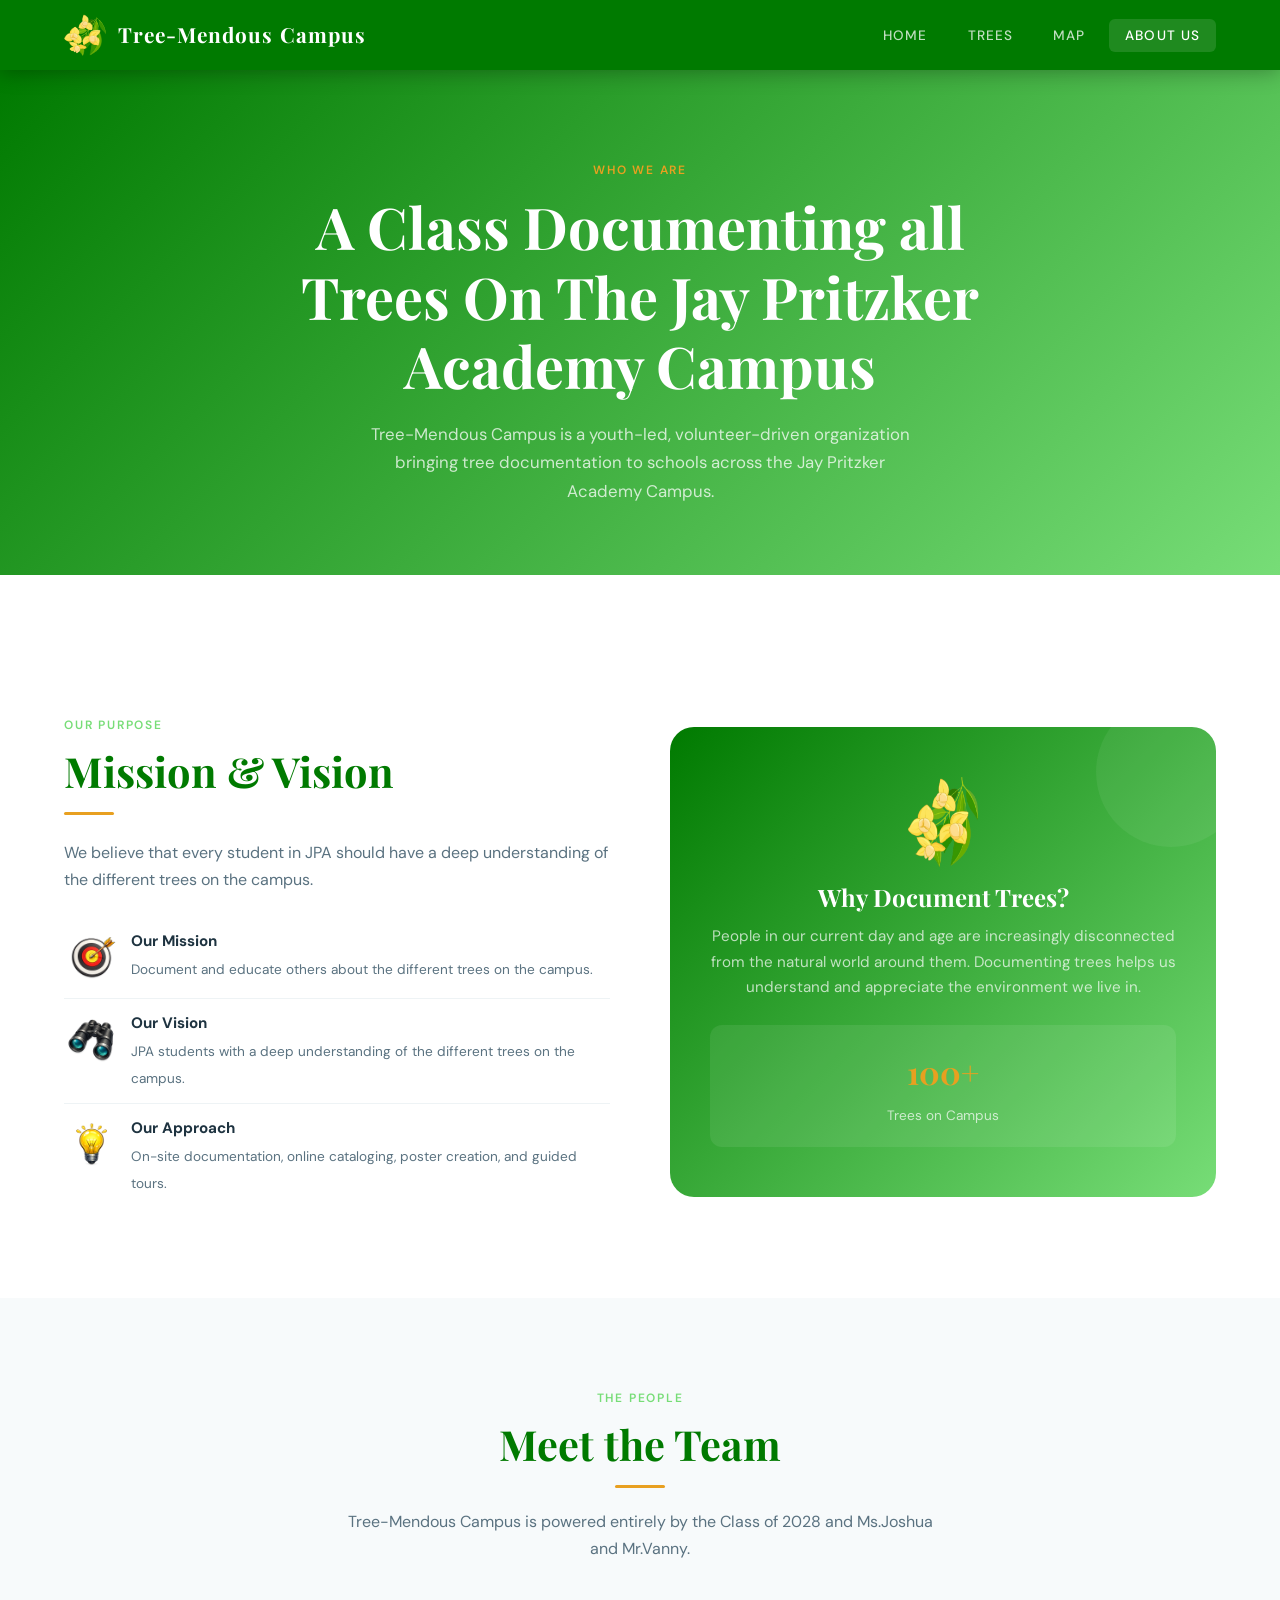
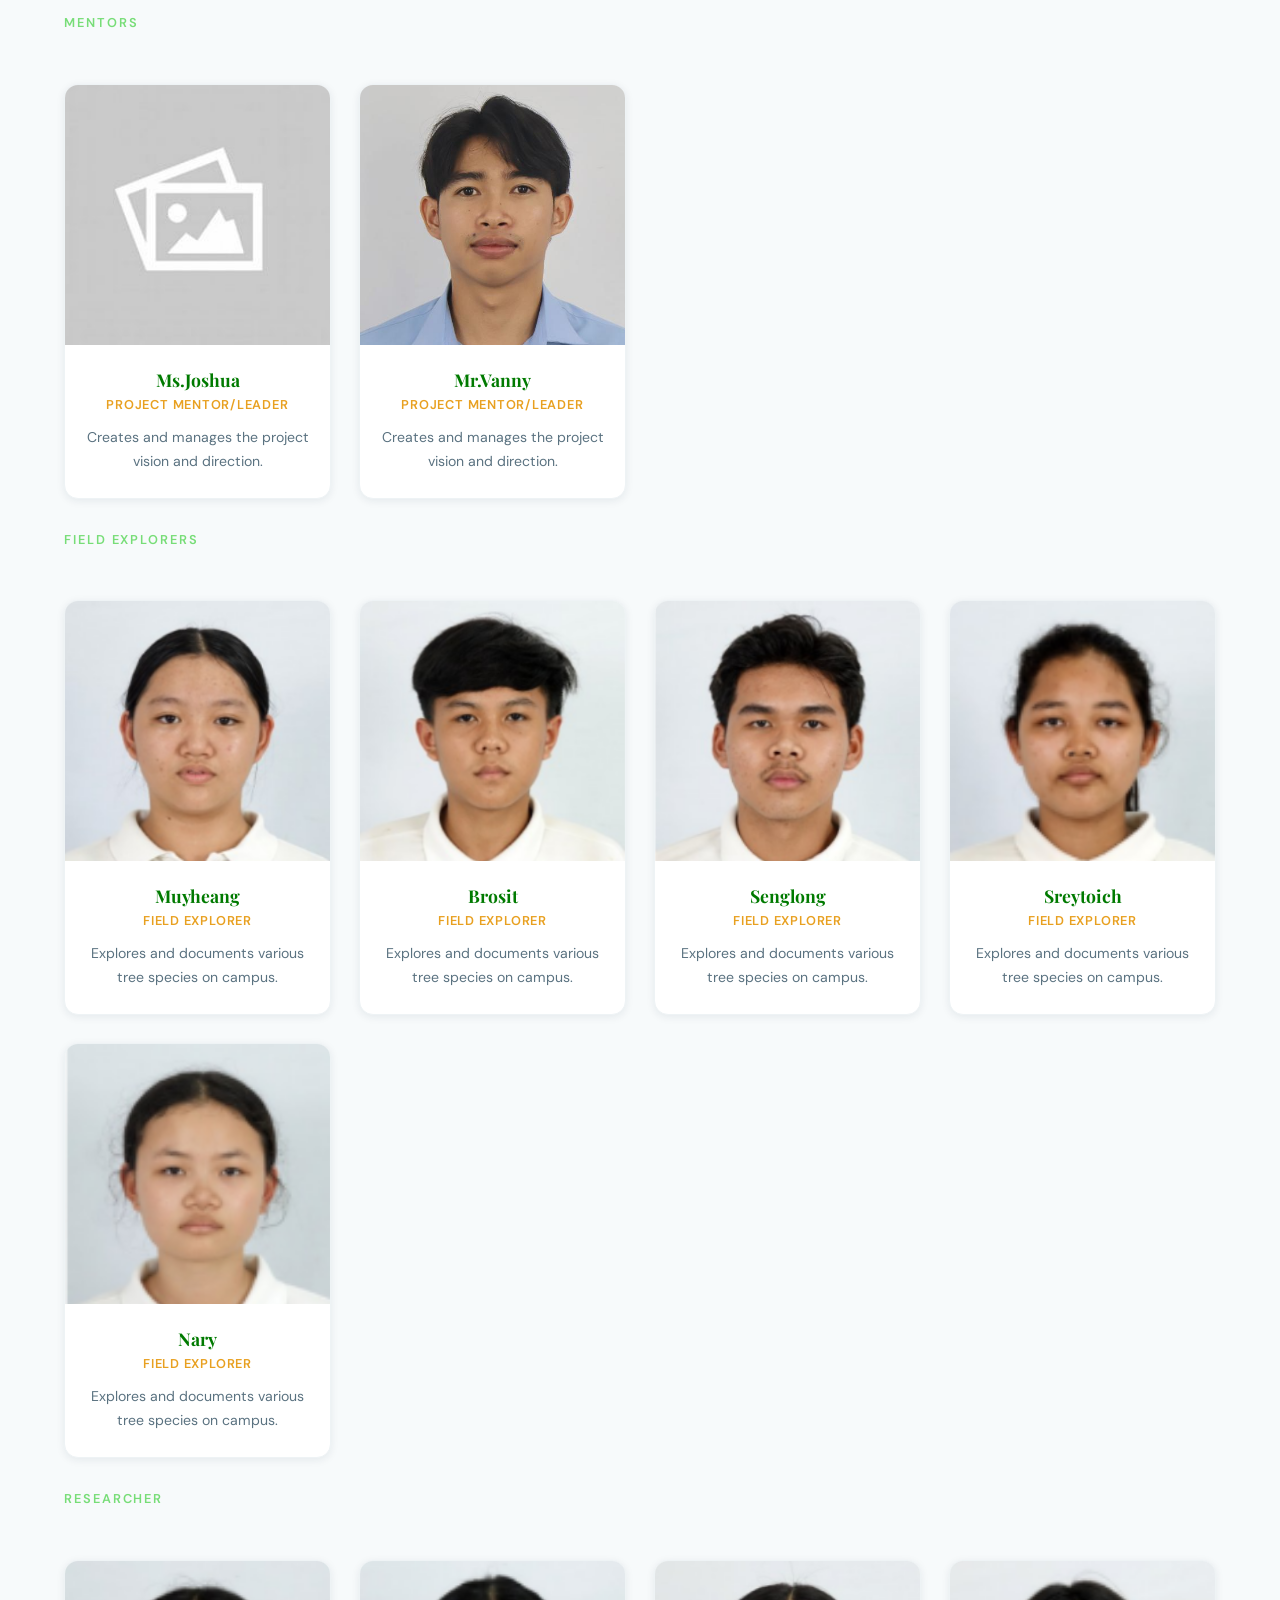
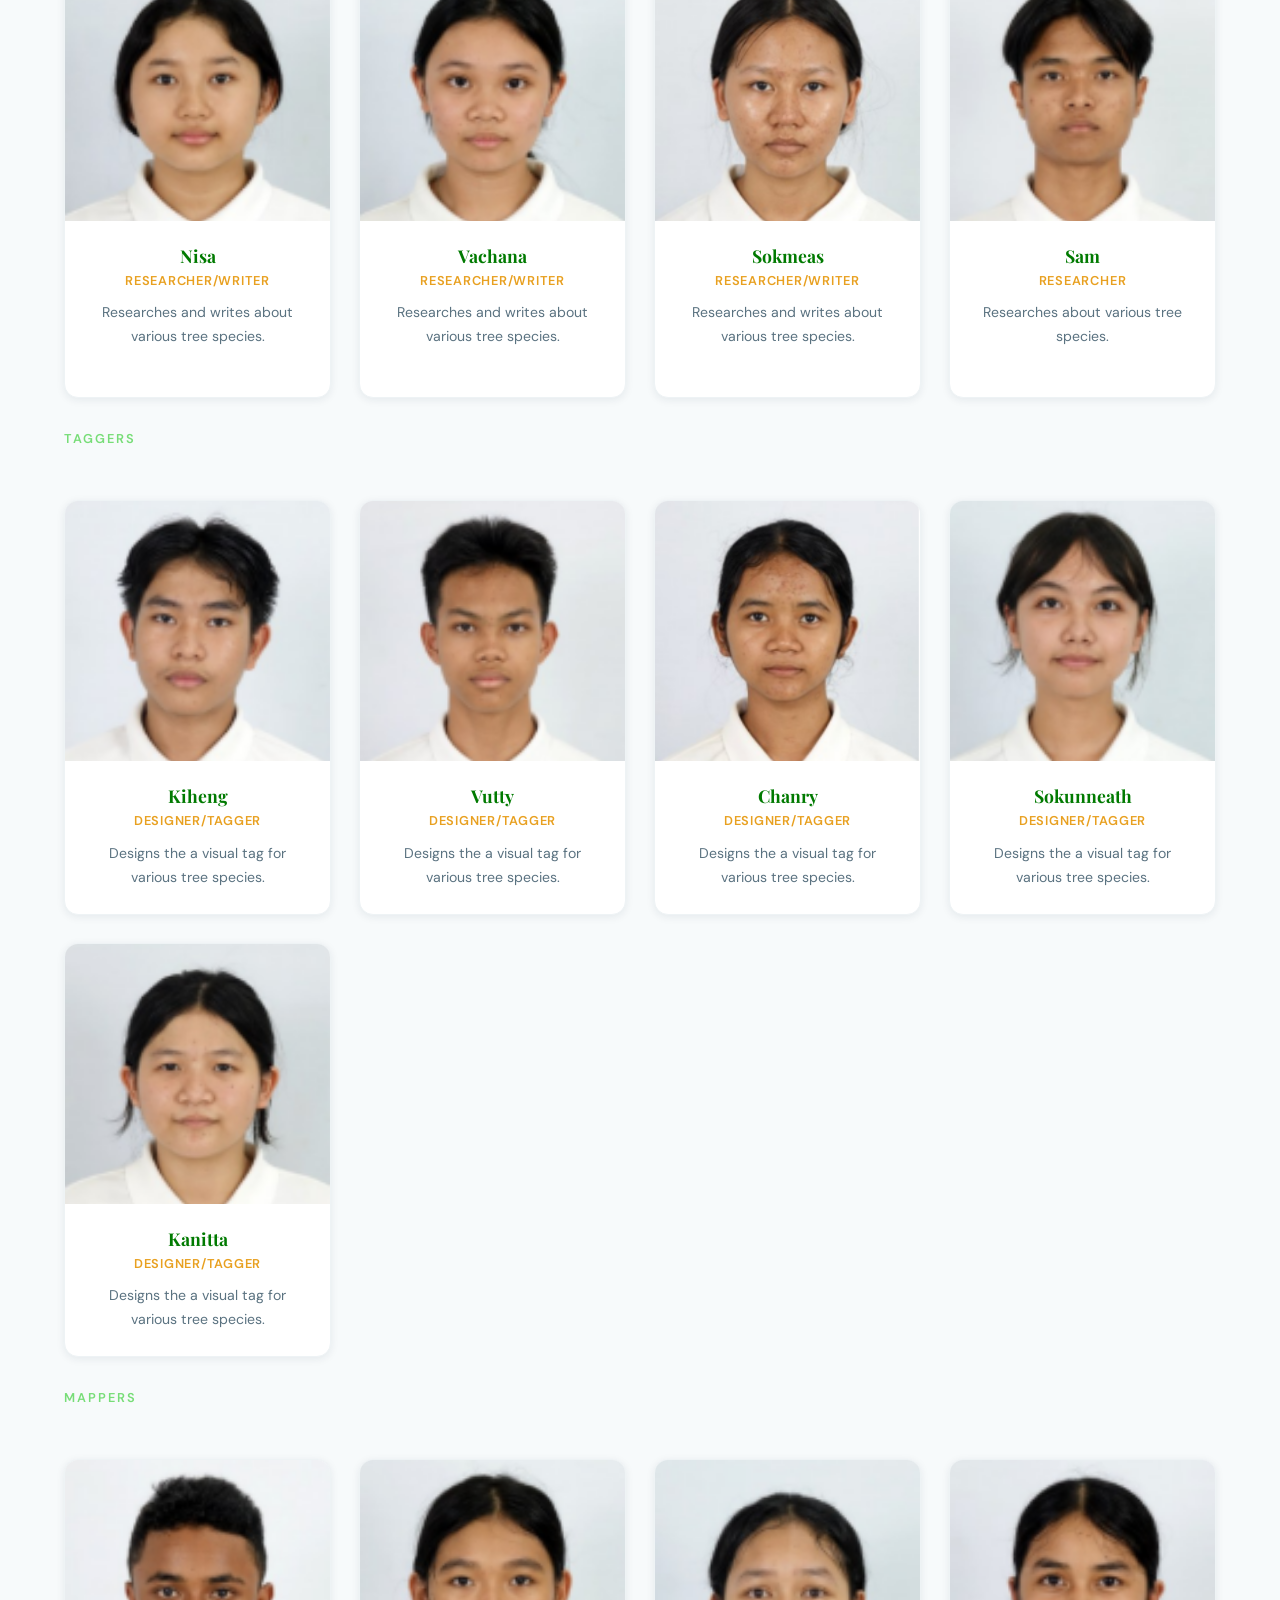
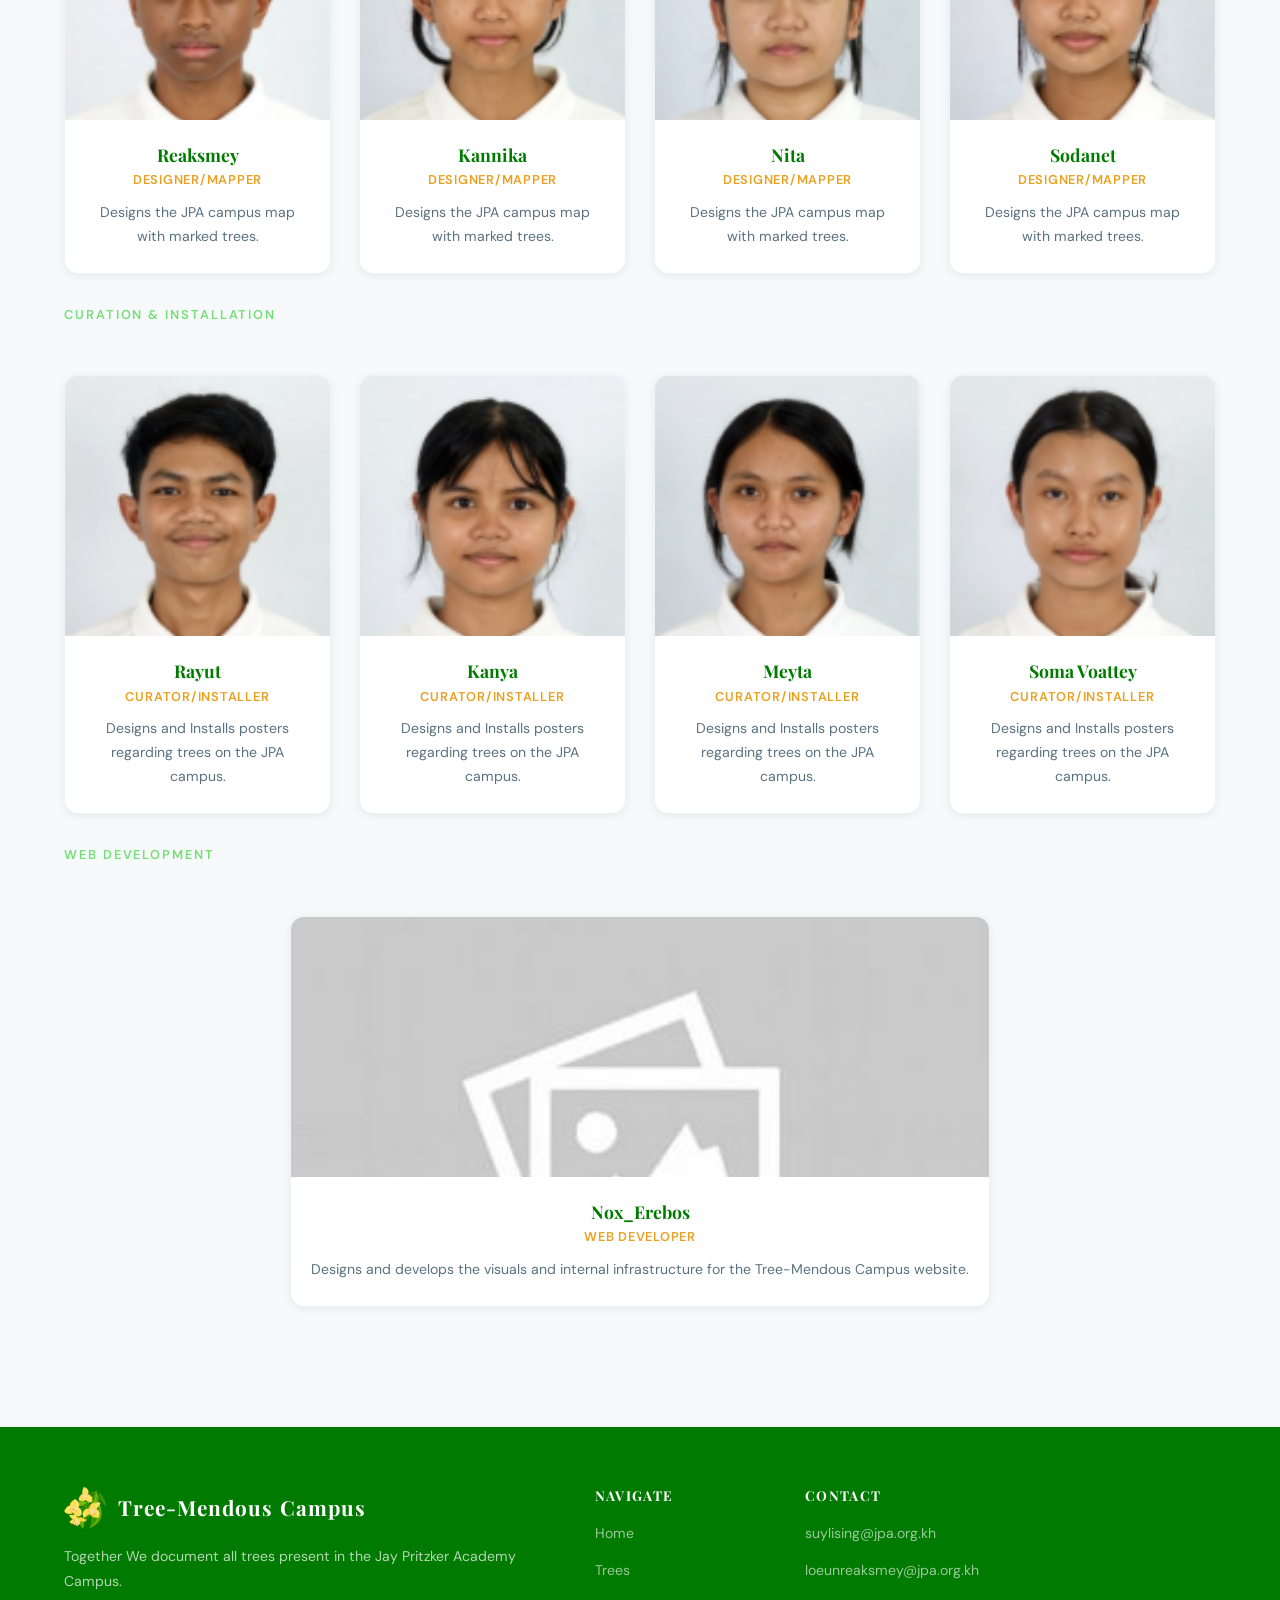
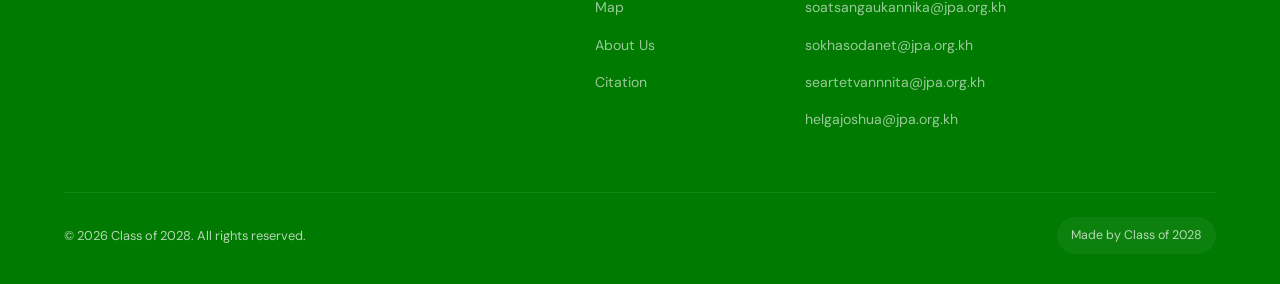
==== commit 44bc6296: "Update-Major" ====
--- a/about.html
+++ b/about.html
@@ -148,14 +148,6 @@
         <div class="section-label" style="font-size: 0.8rem; margin-bottom: 20px;">Researcher</div>
         <div class="team-grid">
           <div class="team-card fade-up">
-            <div class="team-photo"><img src="image/pictures/pisey.png" class="img-photo"></div>
-            <div class="team-info">
-              <h3>Pisey</h3>
-              <div class="team-role">Research Team Leader</div>
-              <p>Leads the research efforts and coordinates with other team members.</p>
-            </div>
-          </div>
-          <div class="team-card fade-up">
             <div class="team-photo"><img src="image/pictures/insa.png" class="img-photo"></div>
             <div class="team-info">
               <h3>Nisa</h3>
@@ -177,6 +169,15 @@
               <h3>Sokmeas</h3>
               <div class="team-role">Researcher/Writer</div>
               <p>Researches and writes about various tree species.</p>
+            </div>
+          </div>
+          <div class="team-card fade-up">
+            <div class="team-photo"><img src="image/pictures/pisey.png" class="img-photo"></div>
+            <div class="team-info">
+              <h3>Sam</h3>
+              <div class="team-role">Researcher</div>
+              <p>Researches about various tree species.</p>
+              <p style="color: white;">USELESS</p>
             </div>
           </div>
         </div>
--- a/css/style.css
+++ b/css/style.css
@@ -812,3 +812,9 @@
 .admin-search:focus { 
   border: 2px solid var(--pastel-green); 
 }
+
+.citation-row {
+  display: flex;
+  flex-direction: row;
+  gap: 100px;
+}
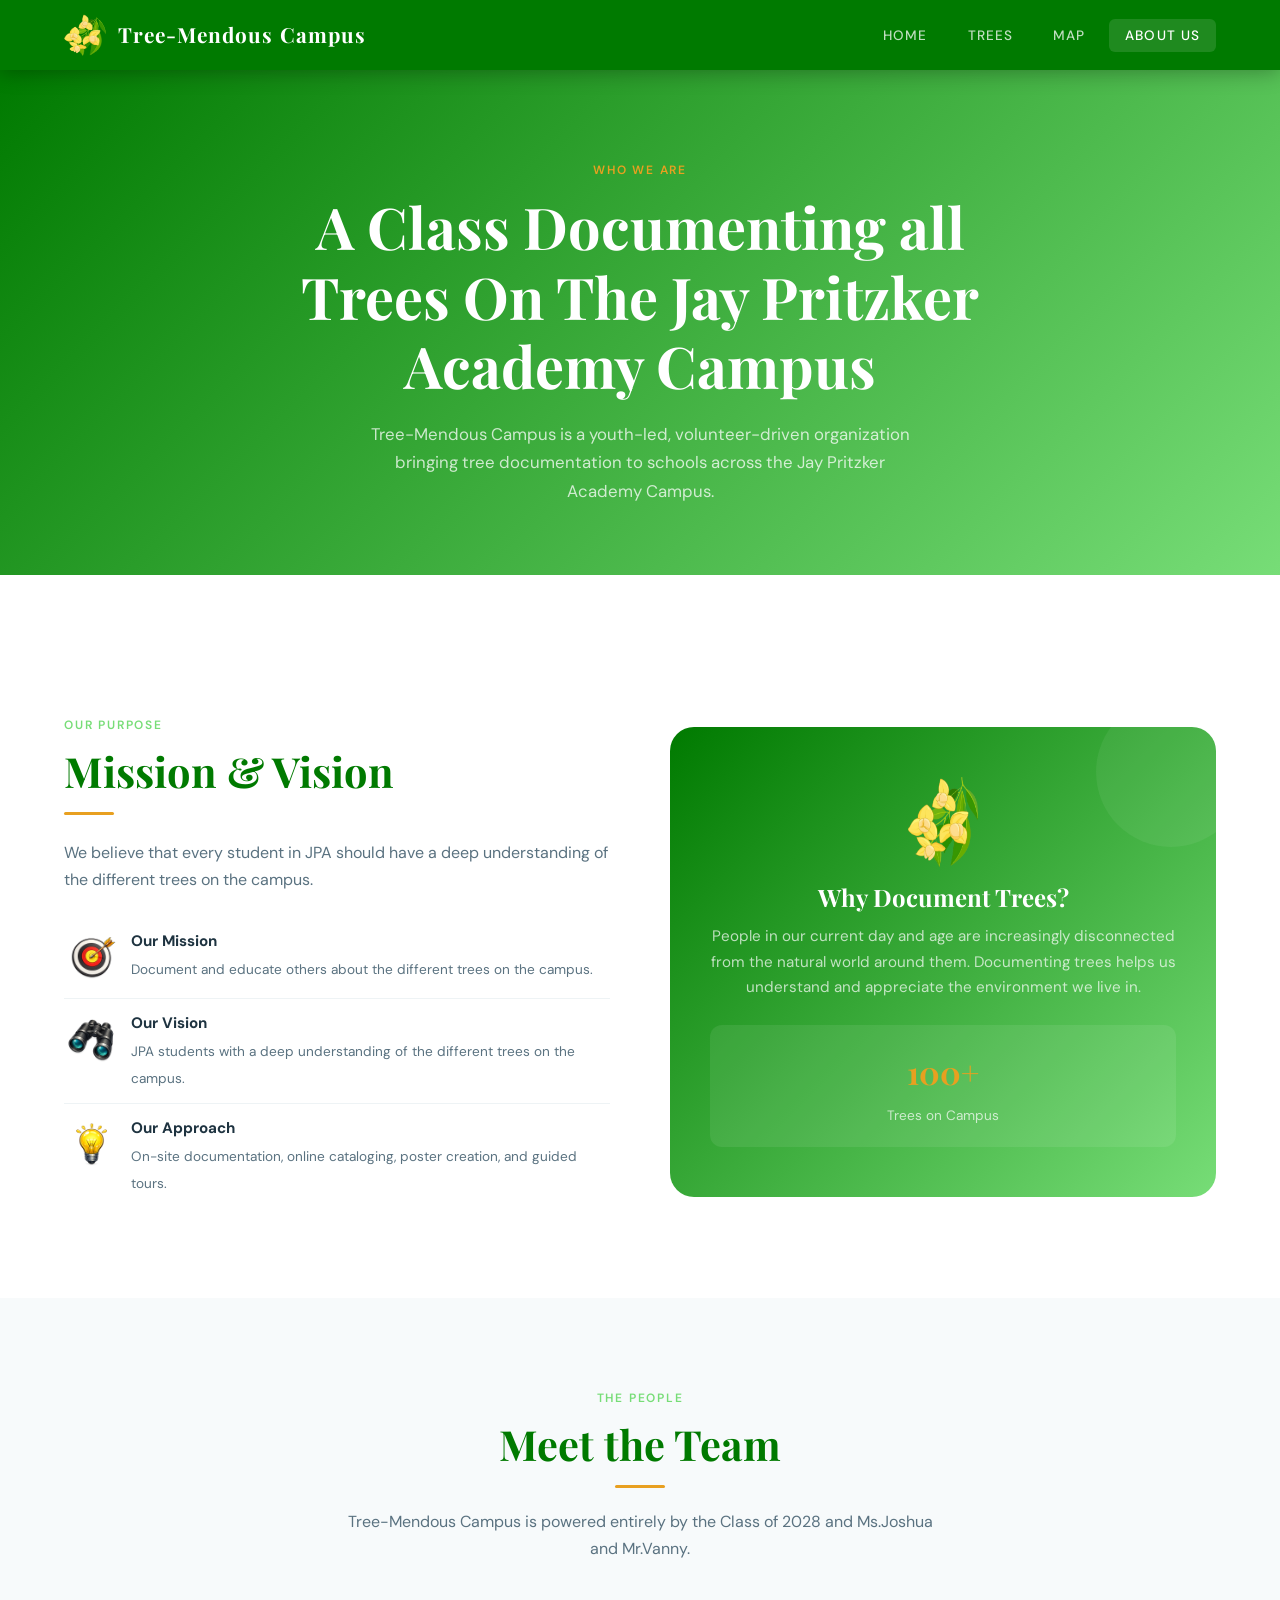
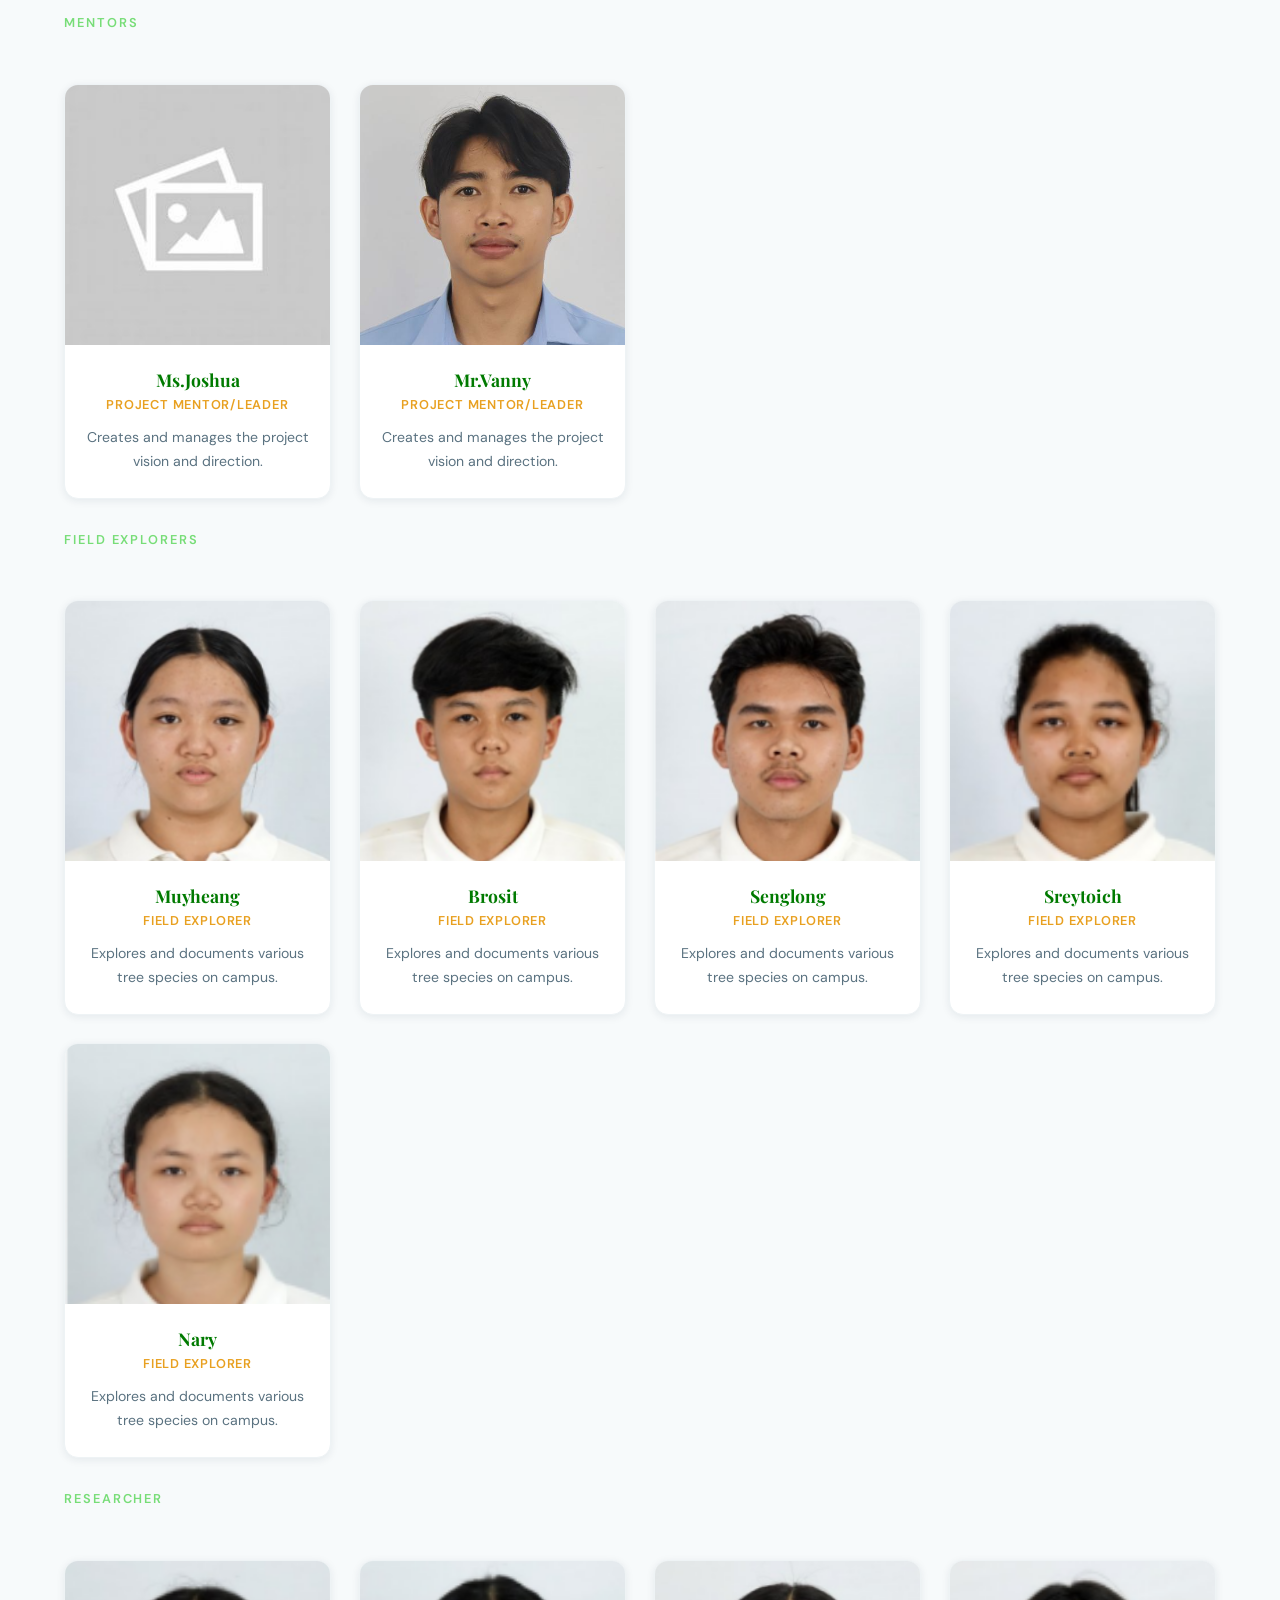
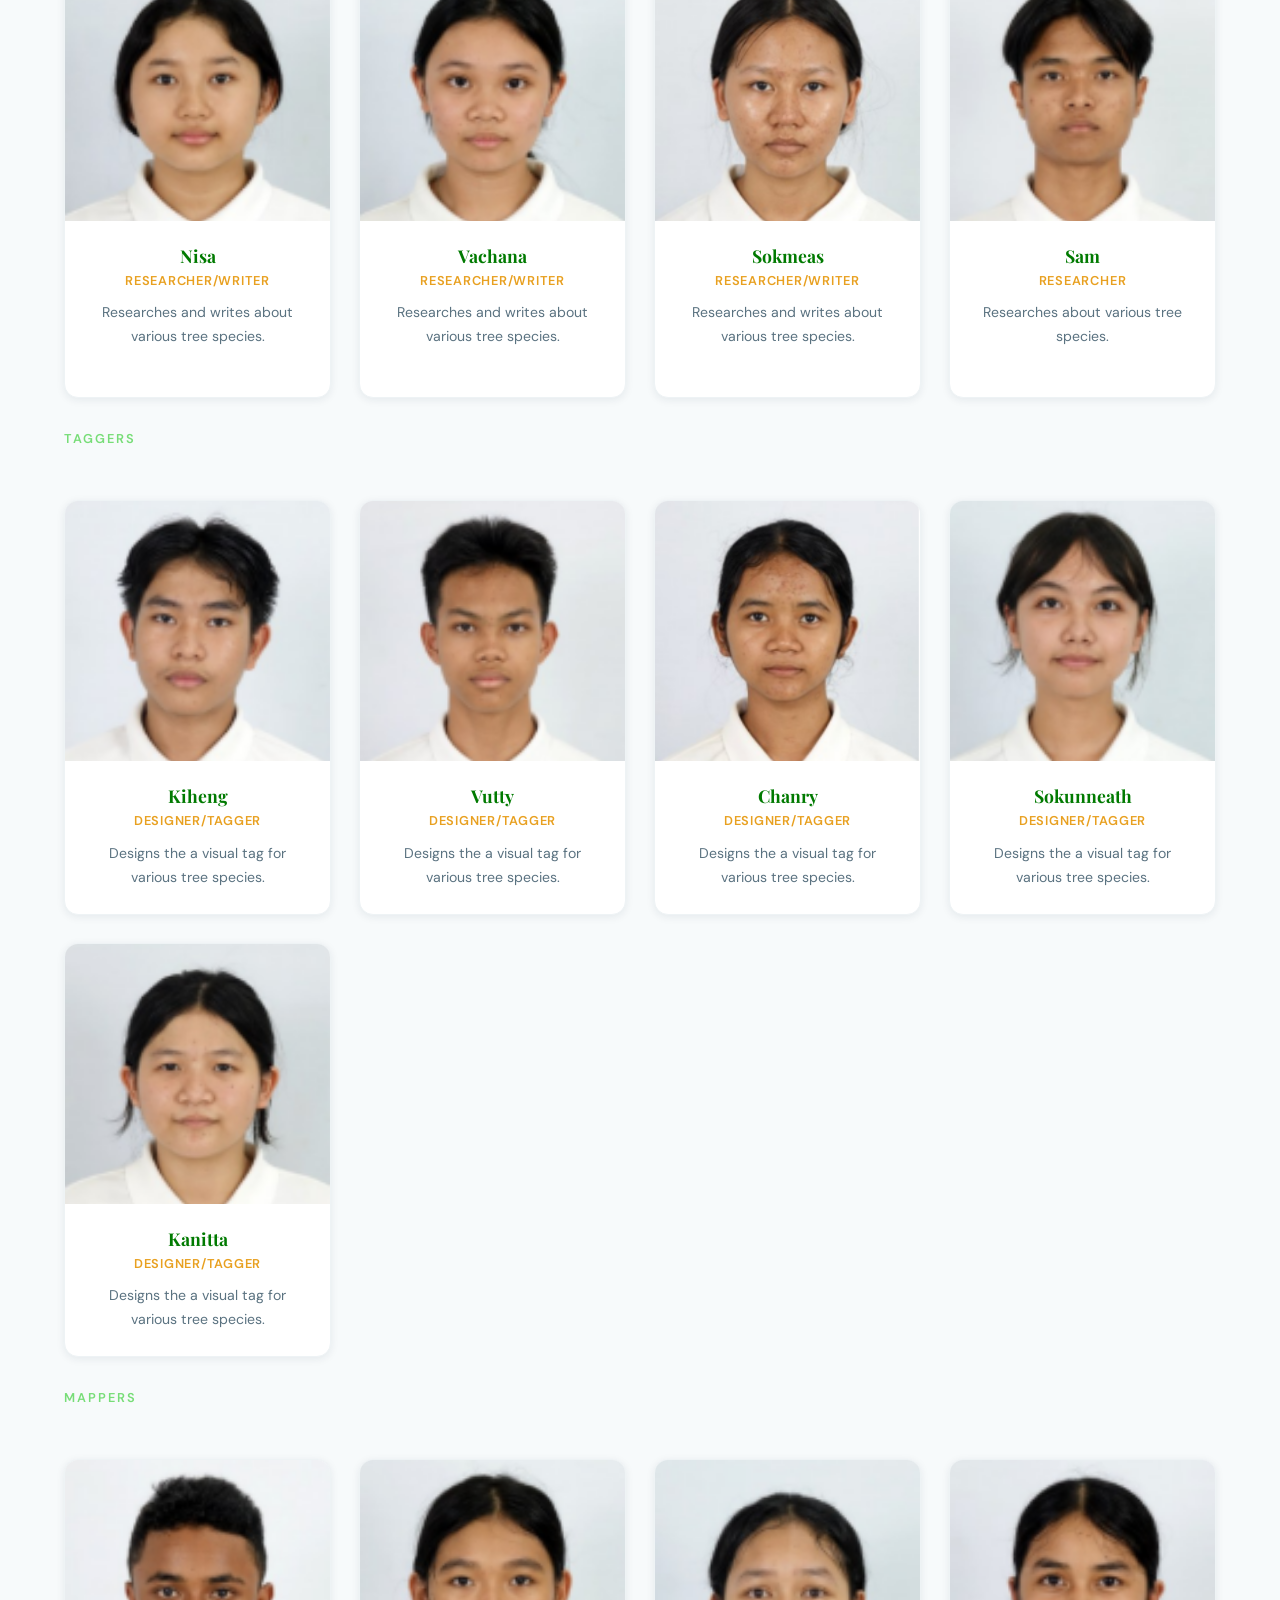
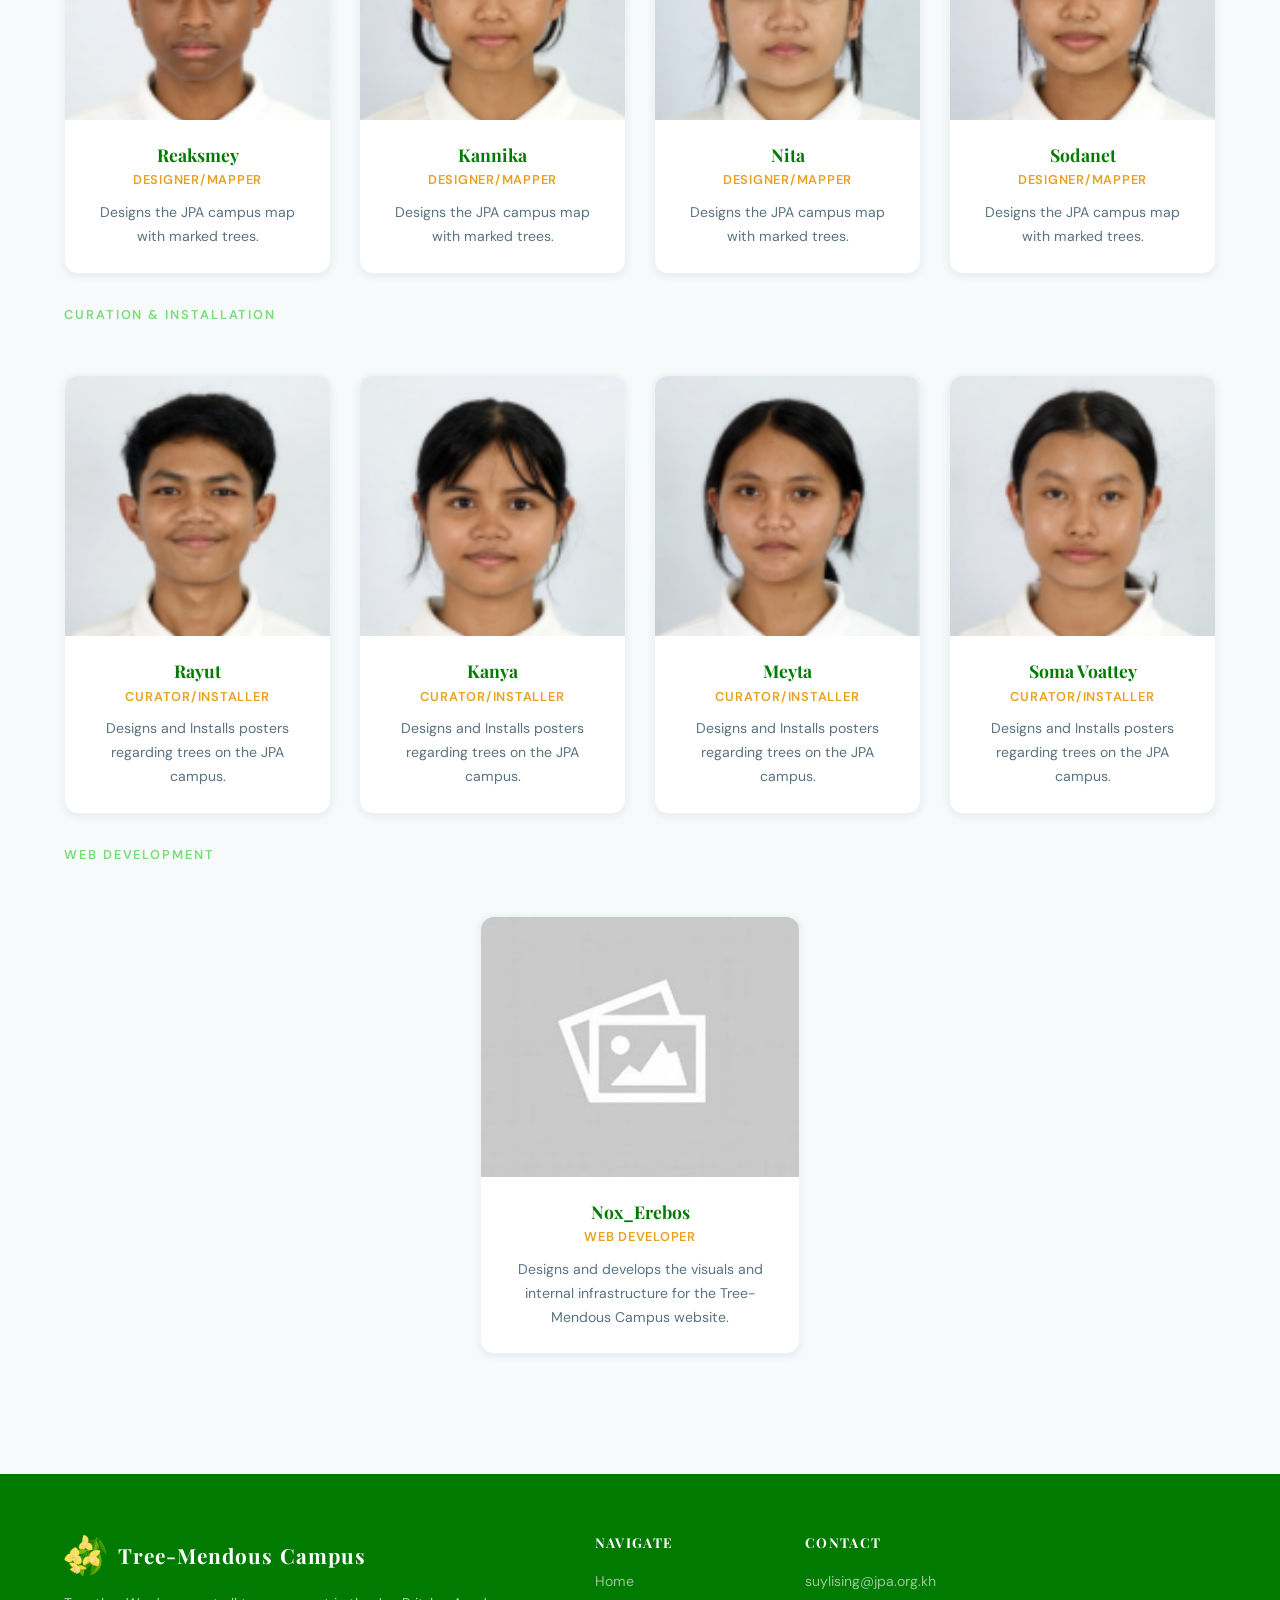
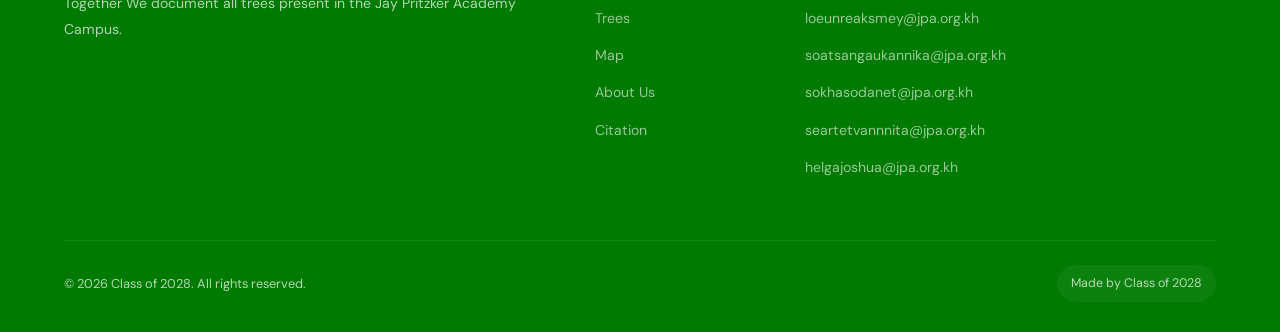
==== commit 92691e8b: "Update-Minor" ====
--- a/about.html
+++ b/about.html
@@ -307,8 +307,8 @@
 
       <div class="aboutus-feed">
         <div class="section-label" style="font-size: 0.8rem; margin-bottom: 20px;">Web Development</div>
-        <div style="display: grid; grid-template-columns: 350px repeat(1, 1fr); gap: 28px; margin-top: 50px; display: flex; justify-content: center;">
-          <div class="team-card fade-up">
+        <div style="gap: 28px; margin-top: 50px; display: flex; justify-content: center;">
+          <div class="team-card fade-up" style="width: 320px !important;">
             <div class="team-photo"><img src="image/pictures/filler.png" class="img-photo"></div>
             <div class="team-info">
               <h3>Nox_Erebos</h3>
